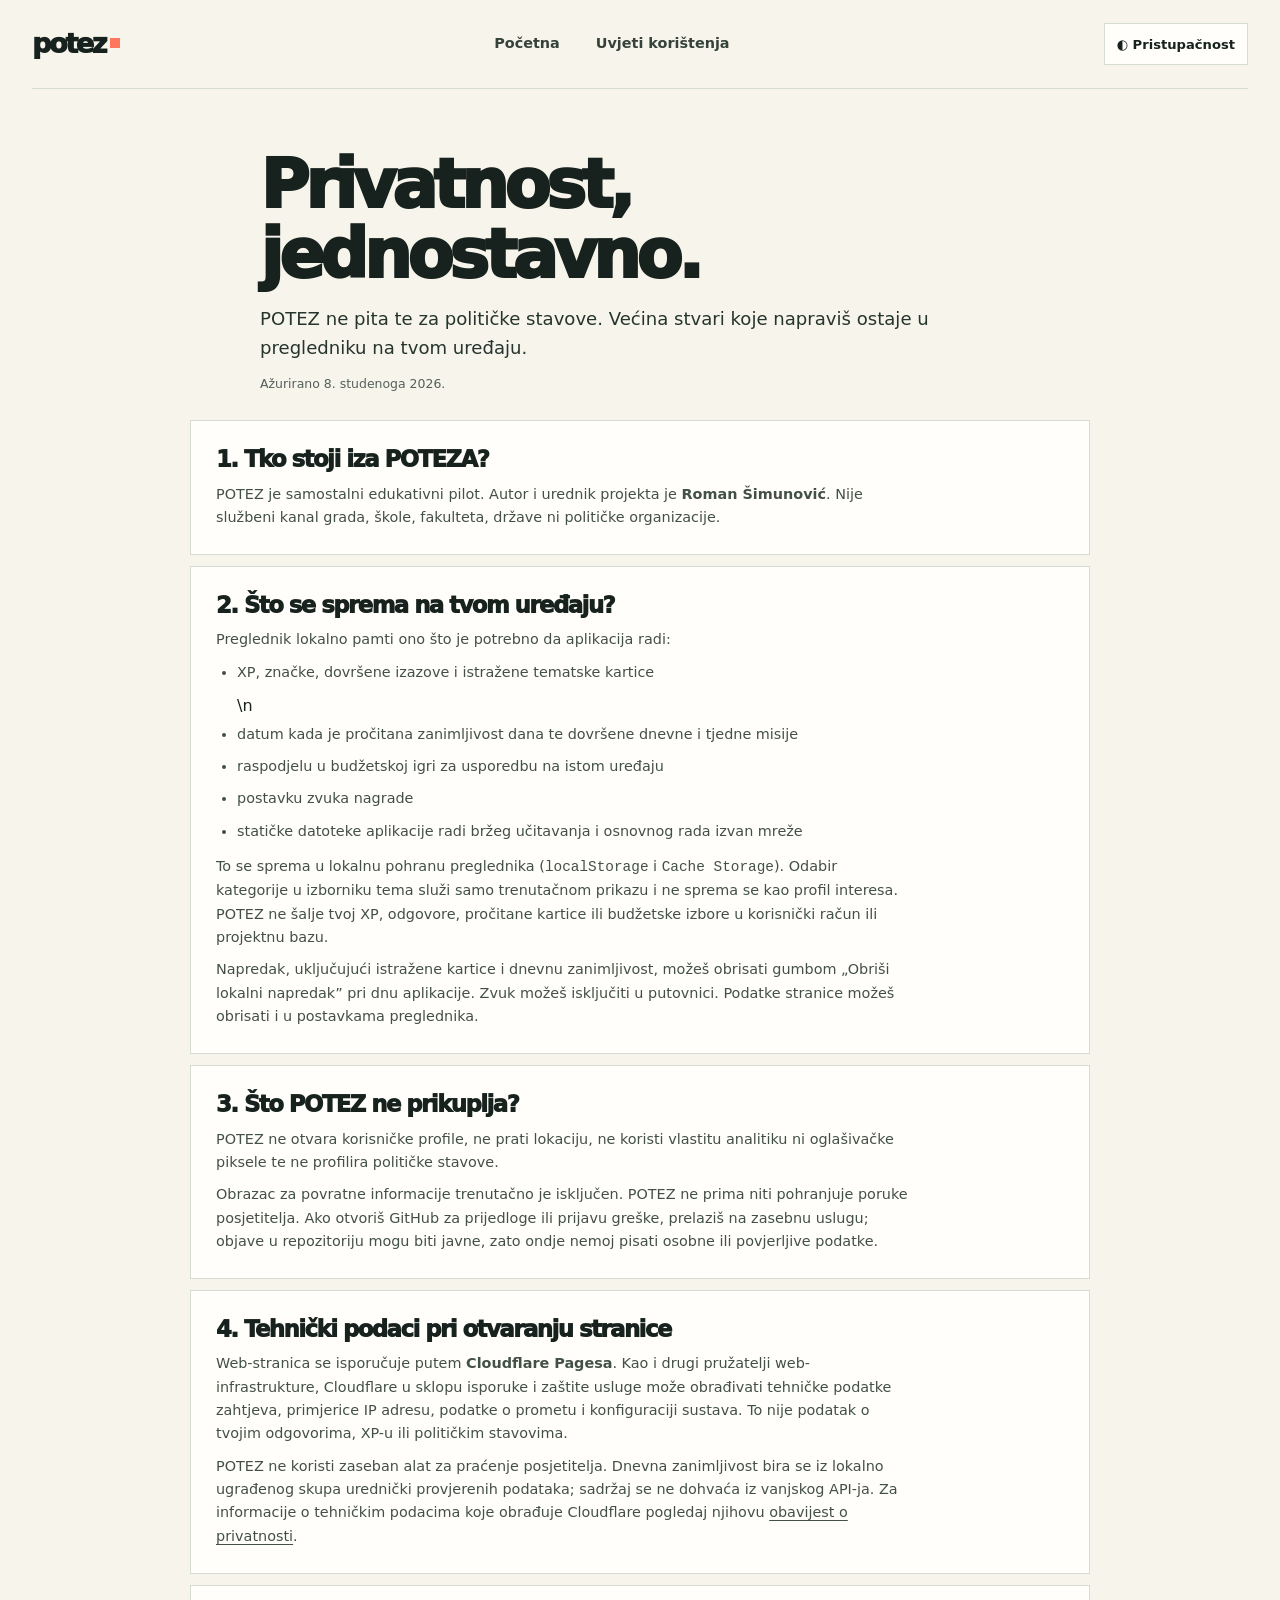
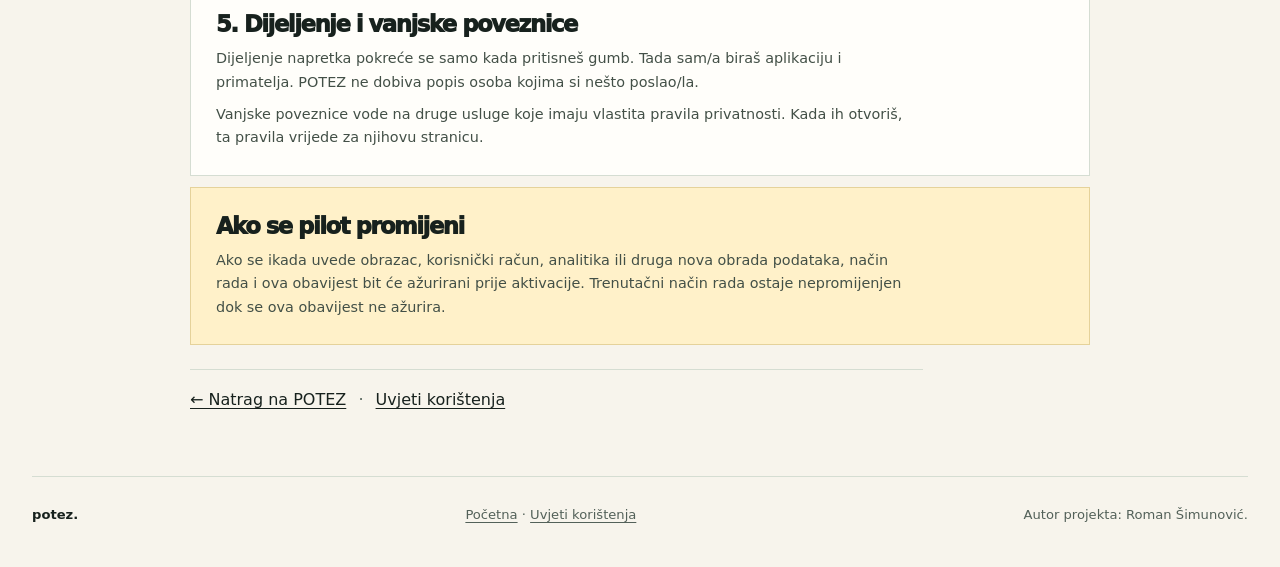
==== privacy.html @ 3f007d08 "Remove redundant privacy page microcopy" ====
<!doctype html>
<html lang="hr">
<head>
  <meta charset="utf-8" />
  <meta name="viewport" content="width=device-width, initial-scale=1, viewport-fit=cover" />
  <meta name="theme-color" content="#f7f4ec" />
  <meta name="color-scheme" content="light dark" />
  <meta name="description" content="Jasne informacije o privatnosti u POTEZ pilot-aplikaciji." />
  <title>Privatnost — POTEZ</title>
  <link rel="icon" href="/favicon.svg" type="image/svg+xml" />
  <link rel="manifest" href="/manifest.webmanifest" />
  <link rel="stylesheet" href="/assets/styles.css" />
  <script src="/assets/accessibility.js" defer></script>
</head>
<body class="legal-page">
  <a class="skip-link" href="#content">Preskoči na sadržaj</a>
  <div class="shell">
    <header class="topline">
      <a href="/" class="brand" aria-label="POTEZ početna">potez<span class="brand-dot"></span></a>
      <nav class="nav legal-nav" aria-label="Navigacija">
        <a href="/">Početna</a>
        <a href="/uvjeti.html">Uvjeti korištenja</a>
      </nav>
      <details class="accessibility-menu" id="accessibilityMenu"><summary aria-label="Otvori postavke pristupačnosti">◐ Pristupačnost</summary><div class="accessibility-panel" aria-label="Postavke prikaza"><div class="accessibility-panel-heading"><strong>Prilagodi prikaz</strong></div><section class="accessibility-control"><div><strong>Izgled</strong></div><div class="accessibility-actions"><button type="button" data-theme-choice="light" aria-pressed="true">Svijetli</button><button type="button" data-theme-choice="dark" aria-pressed="false">Tamni</button><button type="button" data-theme-choice="system" aria-pressed="false">Uređaj</button></div></section><section class="accessibility-control"><div><strong>Veličina teksta</strong><span id="fontScaleValue">100 %</span></div><div class="accessibility-actions"><button type="button" data-font-step="-1" aria-label="Smanji tekst">A−</button><button type="button" data-font-step="1" aria-label="Povećaj tekst">A+</button></div></section><section class="accessibility-control"><div><strong>Visoki kontrast</strong></div><button type="button" class="accessibility-toggle" data-setting="contrast" aria-pressed="false">Isključeno</button></section><section class="accessibility-control"><div><strong>Smanji animacije</strong></div><button type="button" class="accessibility-toggle" data-setting="motion" aria-pressed="false">Isključeno</button></section><button type="button" class="accessibility-reset" id="resetAccessibility">Vrati početne postavke</button></div></details>
    </header>

    <main id="content" class="legal-content" tabindex="-1">
      <div class="legal-hero">

        <h1>Privatnost, jednostavno.</h1>
        <p class="legal-lead">POTEZ ne pita te za političke stavove. Većina stvari koje napraviš ostaje u pregledniku na tvom uređaju.</p>
        <p class="legal-updated">Ažurirano 8. studenoga 2026.</p>
      </div>



      <div class="legal-sections">
        <section class="legal-panel">
          <h2>1. Tko stoji iza POTEZA?</h2>
          <p>POTEZ je samostalni edukativni pilot. Autor i urednik projekta je <strong>Roman Šimunović</strong>. Nije službeni kanal grada, škole, fakulteta, države ni političke organizacije.</p>
        </section>
        <section class="legal-panel">
          <h2>2. Što se sprema na tvom uređaju?</h2>
          <p>Preglednik lokalno pamti ono što je potrebno da aplikacija radi:</p>
          <ul>
            <li>XP, značke, dovršene izazove i istražene tematske kartice</li>\n            <li>datum kada je pročitana zanimljivost dana te dovršene dnevne i tjedne misije</li>
            <li>raspodjelu u budžetskoj igri za usporedbu na istom uređaju</li>
            <li>postavku zvuka nagrade</li>
            <li>statičke datoteke aplikacije radi bržeg učitavanja i osnovnog rada izvan mreže</li>
          </ul>
          <p>To se sprema u lokalnu pohranu preglednika (<code>localStorage</code> i <code>Cache Storage</code>). Odabir kategorije u izborniku tema služi samo trenutačnom prikazu i ne sprema se kao profil interesa. POTEZ ne šalje tvoj XP, odgovore, pročitane kartice ili budžetske izbore u korisnički račun ili projektnu bazu. </p>
          <p>Napredak, uključujući istražene kartice i dnevnu zanimljivost, možeš obrisati gumbom „Obriši lokalni napredak” pri dnu aplikacije. Zvuk možeš isključiti u putovnici. Podatke stranice možeš obrisati i u postavkama preglednika.</p>
        </section>
        <section class="legal-panel">
          <h2>3. Što POTEZ ne prikuplja?</h2>
          <p>POTEZ ne otvara korisničke profile, ne prati lokaciju, ne koristi vlastitu analitiku ni oglašivačke piksele te ne profilira političke stavove.</p>
          <p>Obrazac za povratne informacije trenutačno je isključen. POTEZ ne prima niti pohranjuje poruke posjetitelja. Ako otvoriš GitHub za prijedloge ili prijavu greške, prelaziš na zasebnu uslugu; objave u repozitoriju mogu biti javne, zato ondje nemoj pisati osobne ili povjerljive podatke.</p>
        </section>
        <section class="legal-panel">
          <h2>4. Tehnički podaci pri otvaranju stranice</h2>
          <p>Web-stranica se isporučuje putem <strong>Cloudflare Pagesa</strong>. Kao i drugi pružatelji web-infrastrukture, Cloudflare u sklopu isporuke i zaštite usluge može obrađivati tehničke podatke zahtjeva, primjerice IP adresu, podatke o prometu i konfiguraciji sustava. To nije podatak o tvojim odgovorima, XP-u ili političkim stavovima.</p>
          <p>POTEZ ne koristi zaseban alat za praćenje posjetitelja. Dnevna zanimljivost bira se iz lokalno ugrađenog skupa urednički provjerenih podataka; sadržaj se ne dohvaća iz vanjskog API-ja. Za informacije o tehničkim podacima koje obrađuje Cloudflare pogledaj njihovu <a href="https://www.cloudflare.com/privacypolicy/" target="_blank" rel="noopener">obavijest o privatnosti</a>.</p>
        </section>
        <section class="legal-panel">
          <h2>5. Dijeljenje i vanjske poveznice</h2>
          <p>Dijeljenje napretka pokreće se samo kada pritisneš gumb. Tada sam/a biraš aplikaciju i primatelja. POTEZ ne dobiva popis osoba kojima si nešto poslao/la.</p>
          <p>Vanjske poveznice vode na druge usluge koje imaju vlastita pravila privatnosti. Kada ih otvoriš, ta pravila vrijede za njihovu stranicu.</p>
        </section>
        <section class="legal-panel legal-note">
          <h2>Ako se pilot promijeni</h2>
          <p>Ako se ikada uvede obrazac, korisnički račun, analitika ili druga nova obrada podataka, način rada i ova obavijest bit će ažurirani prije aktivacije. Trenutačni način rada ostaje nepromijenjen dok se ova obavijest ne ažurira.</p>
        </section>
      </div>

      <p class="legal-back"><a href="/">← Natrag na POTEZ</a> <span aria-hidden="true">·</span> <a href="/uvjeti.html">Uvjeti korištenja</a></p>
    </main>
    <footer class="footer">
      <div><strong>potez.</strong></div>
      <div><a href="/">Početna</a> · <a href="/uvjeti.html">Uvjeti korištenja</a></div>
      <div>Autor projekta: Roman Šimunović.</div>
    </footer>
  </div>
</body>
</html>
---- assets/styles.css ----
/* POTEZ visual system — one responsive layout, one spacing scale. */
:root {
  color-scheme: light;
  --paper: #f7f4ec;
  --surface: #fffefa;
  --ink: #17211d;
  --text: #26352c;
  --muted: #536159;
  --subtle: #68756d;
  --line: #d5ddd2;
  --green: #c8f169;
  --green-soft: #e8f5d5;
  --green-deep: #365a1e;
  --coral: #ff765f;
  --blue: #9edcff;
  --blue-soft: #e3f4ff;
  --purple: #b6a3ff;
  --yellow: #ffd86f;
  --yellow-soft: #fff1c9;
  --dark: #17211d;
  --focus: #174fd6;
  --shadow-sm: 0 6px 18px rgba(23, 33, 29, .055);
  --shadow-md: 0 14px 38px rgba(23, 33, 29, .09);
  --radius-sm: 14px;
  --radius-md: 20px;
  --radius-lg: 28px;
  --space-1: .5rem;
  --space-2: .75rem;
  --space-3: 1rem;
  --space-4: 1.25rem;
  --space-5: 1.5rem;
  --space-6: 2rem;
  --space-7: 2.5rem;
  --space-8: 3rem;
  --section-space: clamp(3.75rem, 6vw, 5.75rem);
  --content-width: 1200px;
}

* { box-sizing: border-box; }
html {
  scroll-behavior: smooth;
  scroll-padding-top: 24px;
  -webkit-text-size-adjust: 100%;
  text-size-adjust: 100%;
}
body {
  margin: 0;
  background: var(--paper);
  color: var(--ink);
  font-family: Inter, ui-sans-serif, system-ui, -apple-system, BlinkMacSystemFont, "Segoe UI", sans-serif;
  font-size: 16px;
  line-height: 1.6;
  -webkit-font-smoothing: antialiased;
}
img, svg { max-width: 100%; }
button, input, select, textarea { font: inherit; }
button, a, select, input, textarea { -webkit-tap-highlight-color: transparent; }
button { cursor: pointer; }
button:disabled { cursor: not-allowed; }
a { color: inherit; }
p, li { max-width: 72ch; }
h1, h2, h3, p { margin-top: 0; }
h1, h2, h3 { text-wrap: balance; }
::selection { background: #d8ed9d; color: var(--ink); }

:focus-visible {
  outline: 3px solid var(--focus);
  outline-offset: 3px;
}
.skip-link {
  position: absolute;
  top: -100px;
  left: 16px;
  z-index: 1000;
  padding: 12px 16px;
  border-radius: 12px;
  background: var(--dark);
  color: white;
  font-weight: 800;
}
.skip-link:focus { top: 12px; }

.shell {
  width: min(100% - 48px, var(--content-width));
  margin-inline: auto;
}
.topline {
  display: flex;
  align-items: center;
  justify-content: space-between;
  gap: 24px;
  padding: 18px 0;
  border-bottom: 1px solid var(--line);
}
.brand {
  display: inline-flex;
  flex: 0 0 auto;
  align-items: center;
  gap: 4px;
  font-size: 1.7rem;
  font-weight: 950;
  letter-spacing: -.09em;
  text-decoration: none;
}
.brand-dot {
  display: inline-block;
  width: 10px;
  height: 10px;
  margin: 0 0 2px 1px;
  border-radius: 50%;
  background: var(--coral);
}
.brand-sub {
  margin-left: 10px;
  color: var(--muted);
  font-size: .66rem;
  font-weight: 800;
  letter-spacing: .08em;
  text-transform: uppercase;
}
.nav {
  display: flex;
  flex-wrap: wrap;
  justify-content: flex-end;
  gap: 5px;
}
.nav a {
  min-height: 42px;
  display: inline-flex;
  align-items: center;
  padding: 8px 11px;
  border-radius: 999px;
  color: #354239;
  font-size: .84rem;
  font-weight: 760;
  text-decoration: none;
  white-space: nowrap;
  transition: background-color .16s ease, color .16s ease;
}
.nav a:hover { background: #e9eee4; color: var(--ink); }
.mobile-nav { display: none; }

.hero {
  display: grid;
  grid-template-columns: minmax(0, 1.05fr) minmax(360px, .95fr);
  align-items: center;
  gap: clamp(28px, 4vw, 52px);
  padding: clamp(54px, 7vw, 88px) 0 clamp(42px, 6vw, 68px);
}
.eyebrow {
  display: inline-flex;
  align-items: center;
  gap: 9px;
  color: #52624c;
  font-size: .76rem;
  font-weight: 900;
  letter-spacing: .1em;
  text-transform: uppercase;
}
.eyebrow::before {
  content: "";
  display: inline-block;
  width: 23px;
  height: 8px;
  border-radius: 99px;
  background: var(--coral);
  transform: rotate(-8deg);
}
h1 {
  max-width: 740px;
  margin: 18px 0 22px;
  font-size: clamp(3.4rem, 6.2vw, 6rem);
  font-weight: 950;
  line-height: .98;
  letter-spacing: -.075em;
}
h1 .highlight {
  position: relative;
  z-index: 0;
  color: #466d25;
  white-space: nowrap;
}
h1 .highlight::after {
  content: "";
  position: absolute;
  z-index: -1;
  right: -2%;
  bottom: 3px;
  left: 2%;
  height: 11px;
  border-radius: 99px;
  background: var(--yellow);
  transform: rotate(-2deg);
}
.hero-copy {
  max-width: 610px;
  margin-bottom: 0;
  color: #46534a;
  font-size: clamp(1rem, 1.25vw, 1.12rem);
  line-height: 1.72;
}
.actions {
  display: flex;
  flex-wrap: wrap;
  align-items: center;
  gap: 11px;
  margin-top: 25px;
}
.btn {
  min-height: 48px;
  display: inline-flex;
  align-items: center;
  justify-content: center;
  gap: 9px;
  padding: 12px 19px;
  border: 1px solid transparent;
  border-radius: 999px;
  font-size: .93rem;
  font-weight: 900;
  line-height: 1.25;
  text-align: center;
  text-decoration: none;
  transition: transform .16s ease, box-shadow .16s ease, background-color .16s ease;
  touch-action: manipulation;
}
.btn:hover:not(:disabled) {
  transform: translateY(-2px);
  box-shadow: 0 8px 18px rgba(23, 33, 29, .12);
}
.btn-dark { background: var(--dark); color: white; }
.btn-light { border-color: var(--line); background: var(--surface); color: var(--ink); }
.btn-green { background: var(--green); color: var(--ink); }
.btn:disabled { opacity: .55; box-shadow: none; transform: none; }
.source-note {
  max-width: 76ch;
  margin: 15px 0 0;
  color: #59665e;
  font-size: .87rem;
  line-height: 1.6;
}

.hero-art {
  position: relative;
  min-height: 410px;
  overflow: hidden;
  isolation: isolate;
  border-radius: 34px;
  background: var(--blue);
  box-shadow: var(--shadow-md);
}
.hero-art::before, .hero-art::after {
  position: absolute;
  z-index: -1;
  content: "";
  border-radius: 50%;
}
.hero-art::before {
  top: -75px;
  right: -60px;
  width: 270px;
  height: 270px;
  background: var(--yellow);
}
.hero-art::after {
  bottom: -80px;
  left: -65px;
  width: 180px;
  height: 180px;
  background: var(--coral);
}
.art-label {
  position: absolute;
  top: 23px;
  left: 23px;
  padding: 8px 13px;
  border: 1px solid rgba(23, 33, 29, .12);
  border-radius: 999px;
  background: var(--surface);
  font-size: .72rem;
  font-weight: 950;
  letter-spacing: .07em;
  text-transform: uppercase;
  transform: rotate(-3deg);
}
.hero-art svg {
  position: absolute;
  inset: 36px 8px 8px;
  width: calc(100% - 16px);
  height: calc(100% - 44px);
}
.sticker {
  position: absolute;
  right: 25px;
  bottom: 25px;
  padding: 10px 14px;
  border: 2px solid var(--ink);
  border-radius: 12px;
  background: var(--purple);
  color: var(--ink);
  font-size: .8rem;
  font-weight: 950;
  box-shadow: 4px 5px 0 var(--ink);
  transform: rotate(4deg);
}

.stat-strip {
  display: grid;
  grid-template-columns: repeat(3, minmax(0, 1fr));
  gap: 14px;
  margin: 0 0 12px;
}
.stat {
  min-width: 0;
  min-height: 120px;
  padding: 19px 21px;
  border: 1px solid var(--line);
  border-radius: 19px;
  background: var(--surface);
}
.stat strong {
  display: block;
  font-size: clamp(1.7rem, 2.5vw, 2.2rem);
  font-weight: 950;
  line-height: 1.12;
  letter-spacing: -.06em;
}
.stat span {
  display: block;
  margin-top: 7px;
  color: #46534a;
  font-size: .85rem;
  font-weight: 750;
  line-height: 1.35;
}
.stat small {
  display: block;
  margin-top: 6px;
  color: #536159;
  font-size: .72rem;
  line-height: 1.4;
}

.section {
  padding: var(--section-space) 0;
  scroll-margin-top: 20px;
}
.section-head {
  display: flex;
  align-items: flex-end;
  justify-content: space-between;
  gap: clamp(24px, 4vw, 52px);
  margin-bottom: 30px;
}
.section-head > div { min-width: 0; }
.section-kicker {
  color: #59665e;
  font-size: .75rem;
  font-weight: 950;
  letter-spacing: .09em;
  text-transform: uppercase;
}
.number {
  display: inline-grid;
  width: 32px;
  height: 32px;
  place-items: center;
  margin-right: 7px;
  border-radius: 50%;
  background: var(--green);
  font-size: .8rem;
  font-weight: 950;
  vertical-align: middle;
}
h2 {
  margin: 9px 0 0;
  font-size: clamp(2.05rem, 4.2vw, 3.5rem);
  font-weight: 950;
  line-height: 1.05;
  letter-spacing: -.065em;
}
.section-intro {
  max-width: 440px;
  margin: 0;
  color: #536159;
  font-size: .98rem;
  line-height: 1.65;
}
.panel {
  min-width: 0;
  padding: clamp(22px, 2.6vw, 30px);
  border: 1px solid var(--line);
  border-radius: var(--radius-lg);
  background: var(--surface);
  box-shadow: var(--shadow-sm);
}
.panel.dark {
  border-color: var(--dark);
  background: var(--dark);
  color: var(--surface);
}
.panel.mint { background: #e8f5d5; }
.panel.yellow { background: #fff1c9; }
.panel.lilac { background: #eee9ff; }
.panel.blue { background: #e3f4ff; }
.panel.coral { background: #ffe5de; }
.panel h3 {
  margin: 13px 0 11px;
  font-size: 1.45rem;
  font-weight: 900;
  line-height: 1.16;
  letter-spacing: -.045em;
}
.panel p {
  margin-bottom: 13px;
  color: #46534a;
  font-size: .95rem;
  line-height: 1.65;
}
.panel p:last-child { margin-bottom: 0; }
.panel.dark p { color: #d7e1d9; }
.panel.dark .small-note { color: #d0dbd3 !important; }
.mini-tag {
  display: inline-flex;
  min-height: 29px;
  align-items: center;
  gap: 6px;
  padding: 6px 10px;
  border-radius: 999px;
  background: rgba(23, 33, 29, .08);
  color: #354239;
  font-size: .72rem;
  font-weight: 950;
  letter-spacing: .045em;
  line-height: 1.2;
  text-transform: uppercase;
}
.small-note {
  margin-top: 13px !important;
  color: #59665e !important;
  font-size: .87rem !important;
  line-height: 1.6 !important;
}
.panel.dark .small-note { color: #d0dbd3 !important; }

.grid-2 {
  display: grid;
  grid-template-columns: repeat(2, minmax(0, 1fr));
  gap: 22px;
}
.question {
  margin: 19px 0;
  font-size: 1.3rem;
  font-weight: 900;
  line-height: 1.28;
  letter-spacing: -.035em;
}
.choices {
  display: grid;
  gap: 10px;
  margin: 18px 0;
}
.choice {
  width: 100%;
  min-height: 54px;
  display: flex;
  align-items: center;
  justify-content: space-between;
  gap: 14px;
  padding: 14px 16px;
  border: 1.5px solid var(--line);
  border-radius: 15px;
  background: var(--surface);
  color: var(--ink);
  font-size: .94rem;
  font-weight: 780;
  line-height: 1.4;
  text-align: left;
  touch-action: manipulation;
}
.choice:hover:not(:disabled) { border-color: #839477; background: #f4f8ee; }
.choice:disabled { cursor: default; opacity: 1; }
.choice.correct { border-color: #43852f; background: #e6f5dd; }
.choice.wrong { border-color: #b84430; background: #ffe9e3; }
.choice .key { flex: 0 0 auto; color: #58645b; font-size: .72rem; font-weight: 900; }
.feedback {
  display: none;
  margin-top: 13px;
  padding: 15px 16px;
  border-radius: 15px;
  background: #eef4e7;
  color: #26352b;
  font-size: .9rem;
  line-height: 1.6;
}
.feedback.show { display: block; }
.feedback strong { display: block; margin-bottom: 4px; color: var(--ink); }
.progress-row {
  display: flex;
  flex-wrap: wrap;
  align-items: center;
  justify-content: space-between;
  gap: 10px;
  color: #536159;
  font-size: .78rem;
  font-weight: 850;
}
.progress {
  height: 9px;
  overflow: hidden;
  margin: 11px 0 17px;
  border-radius: 99px;
  background: #e1e7dd;
}
.progress > span {
  display: block;
  width: 0;
  height: 100%;
  border-radius: inherit;
  background: #79a93e;
  transition: width .25s ease;
}
.xp {
  display: inline-flex;
  align-items: center;
  gap: 6px;
  padding: 7px 11px;
  border-radius: 999px;
  background: var(--green);
  color: var(--ink);
  font-size: .76rem;
  font-weight: 950;
}
.pill-row { display: flex; flex-wrap: wrap; gap: 8px; margin-top: 15px; }
.pill {
  padding: 7px 11px;
  border-radius: 999px;
  background: rgba(23, 33, 29, .09);
  font-size: .75rem;
  font-weight: 850;
}
.reset {
  padding: 7px 9px;
  border: 0;
  background: none;
  color: #46534a;
  font-size: .78rem;
  font-weight: 800;
  text-decoration: underline;
  text-underline-offset: 3px;
}
.panel.dark .reset { color: #d0dbd3; }

.weekly-section { padding-top: 22px; padding-bottom: 20px; }
.weekly-panel {
  display: grid;
  grid-template-columns: minmax(0, 1fr) auto;
  align-items: center;
  gap: 28px;
  padding: clamp(24px, 3vw, 36px);
}
.weekly-title {
  margin: 10px 0 12px;
  font-size: clamp(1.8rem, 3vw, 2.45rem);
  line-height: 1.08;
}
.weekly-description {
  max-width: 680px;
  margin: 0;
  color: #46534a;
}
.weekly-actions { margin-top: 18px; }
.weekly-mark {
  padding: 8px;
  font-size: 4.4rem;
  line-height: 1;
  transform: rotate(-8deg);
}

.passport-section { padding-top: 50px; }
.passport-layout {
  display: grid;
  grid-template-columns: minmax(0, 1.15fr) minmax(300px, .85fr);
  gap: 20px;
}
.passport-main { padding: clamp(25px, 3.2vw, 38px); }
.passport-topline {
  display: flex;
  flex-wrap: wrap;
  align-items: center;
  justify-content: space-between;
  gap: 12px;
}
.passport-rank {
  margin: 24px 0 10px;
  font-size: clamp(2.1rem, 4.2vw, 3.25rem);
  font-weight: 950;
  line-height: 1.05;
  letter-spacing: -.065em;
}
.passport-main p { max-width: 58ch; color: #d7e1d9; }
.passport-track {
  height: 12px;
  overflow: hidden;
  margin: 22px 0 9px;
  border-radius: 99px;
  background: #46564b;
}
.passport-track span {
  display: block;
  width: 0;
  height: 100%;
  border-radius: inherit;
  background: var(--green);
  transition: width .25s ease;
}
.passport-next { color: #e0e9df; font-size: .88rem; }
.passport-actions { display: flex; flex-wrap: wrap; gap: 10px; margin-top: 22px; }
.passport-side { display: grid; align-content: start; gap: 14px; }
.passport-stat-grid { display: grid; grid-template-columns: repeat(2, minmax(0, 1fr)); gap: 12px; }
.passport-stat {
  padding: 19px;
  border: 1px solid var(--line);
  border-radius: 18px;
  background: var(--surface);
}
.passport-stat strong {
  display: block;
  font-size: 2.1rem;
  font-weight: 950;
  line-height: 1.15;
  letter-spacing: -.06em;
}
.passport-stat span { color: #46534a; font-size: .84rem; font-weight: 750; }
.passport-badge-panel {
  padding: 20px;
  border: 1px solid #c8dfb3;
  border-radius: 18px;
  background: var(--green-soft);
}
.passport-badges { display: flex; flex-wrap: wrap; gap: 9px; margin-top: 13px; }
.skill-badge {
  display: inline-flex;
  min-height: 34px;
  align-items: center;
  gap: 6px;
  padding: 7px 11px;
  border: 1px solid #bdcbb6;
  border-radius: 999px;
  background: var(--surface);
  color: #26352b;
  font-size: .78rem;
  font-weight: 850;
}
.skill-badge.locked { border-color: #c8d0c6; background: #f3f4ef; color: #566158; }
.passport-path {
  display: grid;
  grid-template-columns: repeat(4, minmax(0, 1fr));
  gap: 13px;
  margin-top: 17px;
}
.path-card {
  min-width: 0;
  min-height: 165px;
  display: flex;
  flex-direction: column;
  gap: 9px;
  padding: 18px;
  border: 1px solid var(--line);
  border-radius: 18px;
  background: var(--surface);
  text-decoration: none;
  transition: transform .16s ease, box-shadow .16s ease;
}
.path-card:hover { transform: translateY(-2px); box-shadow: var(--shadow-sm); }
.path-card strong { font-size: 1rem; line-height: 1.25; }
.path-card span { color: #46534a; font-size: .83rem; line-height: 1.48; }
.path-card .path-state { margin-top: auto; color: var(--green-deep); font-weight: 900; }
.path-card.done { border-color: #a7c58e; background: #e8f5d5; }

.daily-section { padding-top: 18px; padding-bottom: 18px; }
.daily-card {
  padding: clamp(24px, 3.5vw, 38px);
  border: 1px solid var(--line);
  border-radius: var(--radius-lg);
  background: var(--surface);
  box-shadow: var(--shadow-md);
}
.daily-heading {
  display: flex;
  flex-wrap: wrap;
  align-items: flex-start;
  justify-content: space-between;
  gap: 16px;
}
.daily-heading h2 { font-size: clamp(1.8rem, 3.6vw, 2.7rem); }
.daily-reward {
  flex: 0 0 auto;
  padding: 8px 13px;
  border: 1px solid #a7c58e;
  border-radius: 999px;
  background: var(--green-soft);
  color: #263b1e;
  font-size: .84rem;
  font-weight: 950;
}
.daily-intro { max-width: 68ch; margin: 11px 0 15px; color: #46534a; }
.daily-date { margin: 11px 0 6px; color: #46534a; font-size: .82rem; font-weight: 800; }
.daily-question { margin: 10px 0 17px; font-size: 1.2rem; line-height: 1.45; }
.daily-choices { display: grid; grid-template-columns: repeat(3, minmax(0, 1fr)); gap: 12px; }
.daily-choice {
  min-height: 88px;
  display: flex;
  align-items: center;
  padding: 15px 16px;
  border: 1.5px solid #c8d0c6;
  border-radius: 16px;
  background: var(--surface);
  color: var(--ink);
  font: inherit;
  font-weight: 750;
  line-height: 1.45;
  text-align: left;
  cursor: pointer;
}
.daily-choice:hover:not(:disabled) { border-color: #527c2c; background: #f2f8e9; }
.daily-choice.correct { border-color: #43852f; background: #e6f5dd; }
.daily-choice.wrong { border-color: #b84430; background: #ffe9e3; }
.daily-choice:disabled { cursor: default; opacity: 1; }
.daily-feedback {
  margin-top: 15px;
  padding: 15px 17px;
  border-radius: 15px;
  background: #eef4e7;
  color: #26352b;
  font-size: .92rem;
  line-height: 1.65;
}
.daily-feedback:empty { display: none; }

.scenario { display: flex; align-items: center; gap: 12px; color: #58654e; font-size: .84rem; font-weight: 850; }
.scenario-icon {
  width: 42px;
  height: 42px;
  display: grid;
  place-items: center;
  border-radius: 13px;
  background: var(--yellow);
  font-size: 1.3rem;
}
.sim-wrap {
  display: grid;
  grid-template-columns: minmax(0, 1fr) 300px;
  align-items: start;
  gap: 28px;
  margin-top: 20px;
}
.budget-line {
  display: grid;
  grid-template-columns: minmax(0, 1fr) auto;
  align-items: center;
  gap: 13px;
  margin: 22px 0;
}
.budget-line label { color: #26352b; font-size: .95rem; font-weight: 850; line-height: 1.4; }
.budget-line .amount { color: #26352b; font-size: .95rem; font-weight: 950; font-variant-numeric: tabular-nums; }
input[type="range"] {
  grid-column: 1 / -1;
  width: 100%;
  min-height: 34px;
  accent-color: #527c2c;
  cursor: pointer;
}
.budget-total {
  position: sticky;
  top: 18px;
  padding: 22px;
  border-radius: 20px;
  background: var(--dark);
  color: white;
}
.budget-total .mini-tag { background: #35483d; color: #d9efbf; }
.budget-total .big {
  margin: 10px 0;
  font-size: clamp(2.1rem, 3vw, 2.65rem);
  font-weight: 950;
  line-height: 1.12;
  letter-spacing: -.07em;
}
.budget-total p { margin: 0 0 13px; color: #d7e1d9; font-size: .84rem; }
.budget-total .progress { background: #3c4c43; }
.budget-total .progress > span { background: var(--green); }
.budget-total .btn { width: 100%; margin-top: 11px; }
.budget-total .reset { display: block; margin: 9px auto 0; color: #d0dbd3; }
.result-list { margin: 13px 0 0; padding-left: 19px; color: #dce4df; font-size: .8rem; }

.duel-layout { display: grid; grid-template-columns: repeat(2, minmax(0, 1fr)); gap: 22px; align-items: stretch; }
.duel-steps { margin: 17px 0; padding-left: 22px; color: #354239; font-size: .93rem; line-height: 1.65; }
.duel-steps li + li { margin-top: 10px; }
.duel-actions { display: flex; flex-wrap: wrap; gap: 10px; margin: 18px 0 5px; }
.duel-actions .btn { flex: 1 1 180px; }
.duel-result-panel { display: flex; flex-direction: column; }
.duel-result-panel h3 { color: var(--surface); }
.duel-result-panel .mini-tag { background: #d8ed9d; color: var(--ink); }
.duel-result {
  margin: 14px 0 20px;
  color: #f1f5ef;
  font-size: .92rem;
  line-height: 1.7;
  white-space: pre-line;
}
.duel-share-actions { display: flex; flex-wrap: wrap; gap: 10px; margin-top: auto; padding-top: 12px; }
.duel-share-actions .btn { flex: 1 1 180px; }
.duel-share-actions .btn:disabled { opacity: .5; cursor: not-allowed; }

.social-card {
  max-width: 560px;
  margin: 20px auto 17px;
  padding: 21px;
  border: 1.5px solid #d9ded4;
  border-radius: 20px;
  background: #fff;
  box-shadow: var(--shadow-sm);
}
.social-top { display: flex; align-items: center; gap: 10px; color: #46534a; font-size: .78rem; font-weight: 900; }
.avatar {
  width: 36px;
  height: 36px;
  display: grid;
  place-items: center;
  border-radius: 50%;
  background: var(--coral);
  font-size: .9rem;
}
.social-card blockquote {
  margin: 18px 0 11px;
  font-size: 1.1rem;
  font-weight: 900;
  line-height: 1.4;
  letter-spacing: -.02em;
}
.fake-meta { color: #536159; font-size: .78rem; line-height: 1.5; }
.steps { display: grid; grid-template-columns: repeat(4, minmax(0, 1fr)); gap: 11px; margin-top: 19px; }
.step {
  min-width: 0;
  padding: 15px;
  border: 1px solid #e1e6dc;
  border-radius: 16px;
  background: #f2f4ed;
}
.step b {
  display: block;
  margin-bottom: 7px;
  color: #365a1e;
  font-size: .72rem;
  font-weight: 950;
  letter-spacing: .06em;
  text-transform: uppercase;
}
.step strong { display: block; font-size: .9rem; line-height: 1.25; }
.step span { display: block; margin-top: 7px; color: #46534a; font-size: .8rem; line-height: 1.5; }

.action-finder { display: grid; grid-template-columns: minmax(280px, .82fr) minmax(0, 1.18fr); gap: 22px; align-items: stretch; }
.field { display: grid; gap: 8px; margin: 18px 0; }
.field label { color: #354239; font-size: .78rem; font-weight: 900; letter-spacing: .06em; text-transform: uppercase; }
select, textarea, input:not([type="range"]):not([type="checkbox"]) {
  max-width: 100%;
  border: 1.5px solid var(--line);
  border-radius: 13px;
  background: var(--surface);
  color: var(--ink);
  font-size: 16px;
}
select { width: 100%; min-height: 50px; padding: 12px 14px; font-weight: 750; }
select:focus, input:focus-visible, button:focus-visible, a:focus-visible, textarea:focus-visible { outline: 3px solid var(--focus); outline-offset: 3px; }
.action-output {
  min-width: 0;
  padding: clamp(23px, 3vw, 34px);
  border: 1px solid #d0e5b7;
  border-radius: var(--radius-lg);
  background: #e9f4d9;
}
.action-output h3 { margin: 9px 0 12px; font-size: 1.55rem; line-height: 1.15; letter-spacing: -.05em; }
.action-output p { color: #46534a; font-size: .95rem; line-height: 1.65; }
.action-output ol { padding-left: 22px; color: #26352b; font-size: .92rem; line-height: 1.7; }
.action-output li + li { margin-top: 9px; }
.resource-links { display: flex; flex-wrap: wrap; gap: 9px; margin-top: 17px; }
.resource-links a {
  display: inline-flex;
  align-items: center;
  min-height: 40px;
  padding: 8px 13px;
  border: 1px solid #d5dfca;
  border-radius: 999px;
  background: var(--surface);
  font-size: .8rem;
  font-weight: 850;
  text-decoration: none;
}
.resource-links a:hover { background: var(--green); }
.action-output .action-complete { margin-top: 19px; }

.levels-grid { display: grid; grid-template-columns: repeat(5, minmax(0, 1fr)); gap: 13px; }
.level-card {
  min-width: 0;
  padding: 19px;
  border: 1px solid var(--line);
  border-radius: 19px;
  background: var(--surface);
}
.level-number {
  display: block;
  margin-bottom: 14px;
  color: #365a1e;
  font-size: .72rem;
  font-weight: 950;
  letter-spacing: .07em;
}
.level-card h3 { margin: 0 0 12px; font-size: 1.2rem; line-height: 1.15; letter-spacing: -.04em; }
.level-card p { margin: 0 0 16px; color: #46534a; font-size: .87rem; line-height: 1.6; }
.level-card strong { display: block; margin-bottom: 5px; font-size: .8rem; }
.level-card > span:last-child { display: block; color: #46534a; font-size: .81rem; line-height: 1.55; }
.jurisdiction-note {
  margin-top: 15px;
  padding: 17px 19px;
  border: 1px solid #e5d29a;
  border-radius: 16px;
  background: var(--yellow-soft);
  color: #3f351d;
  font-size: .91rem;
  line-height: 1.65;
}
.europe-cases { margin: 0 0 27px; }
.europe-cases > .section-kicker { display: block; margin-bottom: 13px; }
.europe-case-grid { display: grid; grid-template-columns: repeat(2, minmax(0, 1fr)); gap: 14px; margin-top: 12px; }
.europe-case {
  padding: 21px;
  border: 1px solid #bbd9e8;
  border-radius: 19px;
  background: var(--blue-soft);
}
.europe-case .mini-tag { background: var(--surface); color: #26352b; }
.europe-case h3 { margin: 14px 0 9px; font-size: 1.2rem; line-height: 1.2; }
.europe-case p { margin-bottom: 12px; color: #354b58; font-size: .9rem; line-height: 1.6; }
.europe-case a { display: inline-block; margin-top: 6px; font-size: .84rem; font-weight: 900; text-underline-offset: 3px; }

.link-grid { display: grid; grid-template-columns: repeat(3, minmax(0, 1fr)); gap: 15px; }
.link-card {
  min-width: 0;
  min-height: 190px;
  display: flex;
  flex-direction: column;
  padding: 21px;
  border: 1px solid var(--line);
  border-radius: 19px;
  background: var(--surface);
  text-decoration: none;
  transition: transform .16s ease, box-shadow .16s ease, border-color .16s ease;
}
.link-card:hover { transform: translateY(-3px); border-color: #bdcbb6; box-shadow: var(--shadow-md); }
.link-card .emoji { margin-bottom: 13px; font-size: 1.75rem; }
.link-card strong { font-size: 1rem; letter-spacing: -.02em; }
.link-card span:not(.emoji) { margin-top: 6px; color: #46534a; font-size: .84rem; line-height: 1.5; }
.link-card .go { margin-top: auto; padding-top: 15px; color: #365a1e; font-size: .78rem; font-weight: 950; }

.feedback-layout { display: grid; grid-template-columns: minmax(280px, .82fr) minmax(0, 1.18fr); gap: 22px; align-items: start; }
.feedback-points { margin: 15px 0 0; padding-left: 21px; color: #354239; font-size: .9rem; line-height: 1.85; }
.feedback-form { display: grid; gap: 7px; }
.feedback-form textarea {
  width: 100%;
  min-height: 135px;
  resize: vertical;
  padding: 14px;
  font: inherit;
  line-height: 1.55;
}
.feedback-form select { min-height: 49px; }
.feedback-form .field { margin: 10px 0; }
.field-hint { display: flex; justify-content: space-between; gap: 12px; color: #536159; font-size: .76rem; }
.privacy-check { display: flex; align-items: flex-start; gap: 11px; margin: 10px 0; color: #354239; font-size: .84rem; line-height: 1.5; }
.privacy-check input { width: 20px; height: 20px; flex: 0 0 20px; margin: 0; accent-color: #527c2c; }
.feedback-form .btn { min-height: 50px; justify-content: center; }
.feedback-form .btn:disabled { opacity: .5; cursor: not-allowed; transform: none; box-shadow: none; }
.form-status { margin: 8px 0 0; color: #46534a; font-size: .82rem; line-height: 1.55; }
.turnstile-slot { min-height: 0; }
.hp-field {
  position: absolute !important;
  width: 1px;
  height: 1px;
  overflow: hidden;
  margin: -1px;
  padding: 0;
  border: 0;
  clip: rect(0, 0, 0, 0);
  white-space: nowrap;
}
.footer {
  display: flex;
  flex-wrap: wrap;
  justify-content: space-between;
  gap: 17px 28px;
  padding: 28px 0 42px;
  border-top: 1px solid var(--line);
  color: #536159;
  font-size: .82rem;
  line-height: 1.55;
}
.footer strong { color: var(--ink); }
.footer a { text-decoration-thickness: 1px; text-underline-offset: 3px; }

.manifesto {
  display: grid;
  grid-template-columns: minmax(0, 1.1fr) minmax(230px, .9fr);
  align-items: center;
  gap: 28px;
  padding: clamp(26px, 4vw, 42px);
  overflow: hidden;
  border-radius: var(--radius-lg);
  background: var(--yellow);
}
.manifesto h2 { max-width: 620px; font-size: clamp(2.1rem, 4.3vw, 3.8rem); }
.manifesto p { max-width: 58ch; margin-bottom: 0; color: #4b432f; line-height: 1.65; }
.manifesto-art { min-height: 200px; display: flex; align-items: center; justify-content: center; }
.manifesto-art .bubble {
  max-width: 260px;
  padding: 23px;
  border: 2px solid var(--ink);
  border-radius: 22px;
  background: #fffdf6;
  font-size: 1.15rem;
  font-weight: 950;
  line-height: 1.4;
  box-shadow: 7px 7px 0 var(--ink);
  transform: rotate(3deg);
}

.toast {
  position: fixed;
  z-index: 100;
  bottom: 20px;
  left: 50%;
  max-width: min(520px, calc(100vw - 32px));
  padding: 12px 18px;
  border-radius: 999px;
  background: var(--dark);
  color: white;
  font-size: .84rem;
  font-weight: 850;
  line-height: 1.4;
  text-align: center;
  opacity: 0;
  pointer-events: none;
  transform: translate(-50%, 18px);
  transition: opacity .2s ease, transform .2s ease;
}
.toast.show { opacity: 1; transform: translate(-50%, 0); }

@media (max-width: 1100px) {
  .topline { align-items: flex-start; flex-direction: column; gap: 12px; }
  .nav { justify-content: flex-start; }
  .hero { grid-template-columns: minmax(0, 1fr) minmax(300px, .9fr); }
  .levels-grid { grid-template-columns: repeat(3, minmax(0, 1fr)); }
  .passport-layout { grid-template-columns: minmax(0, 1fr) minmax(270px, .9fr); }
}
@media (max-width: 850px) {
  .shell { width: min(100% - 40px, var(--content-width)); }
  .hero { grid-template-columns: 1fr; gap: 24px; padding-top: 45px; }
  .hero-art { min-height: 340px; }
  .section-head { align-items: flex-start; flex-direction: column; gap: 12px; margin-bottom: 24px; }
  .section-intro { max-width: 680px; }
  .grid-2, .passport-layout, .duel-layout, .sim-wrap, .action-finder, .feedback-layout, .manifesto {
    grid-template-columns: 1fr;
  }
  .budget-total { position: static; }
  .steps { grid-template-columns: repeat(2, minmax(0, 1fr)); }
  .levels-grid { grid-template-columns: repeat(2, minmax(0, 1fr)); }
  .passport-path { grid-template-columns: repeat(2, minmax(0, 1fr)); }
  .link-grid { grid-template-columns: repeat(2, minmax(0, 1fr)); }
  .weekly-panel { grid-template-columns: minmax(0, 1fr) auto; }
  .manifesto-art { min-height: 150px; }
}
@media (max-width: 600px) {
  .shell { width: min(100% - 32px, var(--content-width)); }
  body { padding-bottom: calc(78px + env(safe-area-inset-bottom)); }
  .topline {
    flex-direction: row;
    align-items: center;
    justify-content: space-between;
    padding: 14px 0;
  }
  .brand { font-size: 1.55rem; }
  .brand-sub { font-size: .6rem; }
  .nav { display: none; }
  .hero { gap: 21px; padding: 36px 0 38px; }
  h1 { margin: 14px 0 18px; font-size: clamp(3rem, 14vw, 4.6rem); }
  .hero-copy { font-size: 1rem; line-height: 1.65; }
  .hero-art { min-height: 260px; border-radius: 26px; }
  .art-label { top: 16px; left: 16px; font-size: .65rem; }
  .sticker { right: 15px; bottom: 16px; font-size: .7rem; }
  .actions { gap: 9px; margin-top: 21px; }
  .actions .btn { flex: 1 1 auto; }
  .stat-strip { gap: 7px; margin-bottom: 0; }
  .stat { min-height: 112px; padding: 12px 10px; border-radius: 15px; }
  .stat strong { font-size: clamp(1.32rem, 6vw, 1.65rem); }
  .stat span { margin-top: 5px; font-size: .72rem; line-height: 1.3; }
  .stat small { margin-top: 5px; font-size: .64rem; line-height: 1.3; }
  .section { padding: 46px 0; }
  .section-head { gap: 10px; margin-bottom: 20px; }
  .section-kicker { font-size: .7rem; }
  h2 { font-size: clamp(1.9rem, 8.5vw, 2.5rem); }
  .section-intro { font-size: .93rem; line-height: 1.6; }
  .panel { padding: 20px; border-radius: 22px; }
  .panel h3 { font-size: 1.35rem; }
  .weekly-section { padding: 12px 0 14px; }
  .weekly-panel { grid-template-columns: 1fr; gap: 12px; }
  .weekly-title { font-size: 1.75rem; }
  .weekly-mark { display: none; }
  .weekly-actions { display: grid; grid-template-columns: 1fr; }
  .weekly-actions .btn { width: 100%; }
  .passport-section { padding-top: 44px; }
  .passport-main { padding: 22px; }
  .passport-rank { margin-top: 19px; font-size: 2.2rem; }
  .passport-actions .btn { flex: 1 1 100%; }
  .passport-stat { padding: 14px; }
  .passport-stat strong { font-size: 1.7rem; }
  .passport-path { grid-template-columns: 1fr; gap: 10px; }
  .path-card { min-height: 0; padding: 16px; }
  .daily-section { padding: 12px 0; }
  .daily-card { padding: 21px; border-radius: 22px; }
  .daily-heading { gap: 10px; }
  .daily-heading h2 { font-size: 1.8rem; line-height: 1.12; }
  .daily-question { font-size: 1.08rem; }
  .daily-choices { grid-template-columns: 1fr; gap: 9px; }
  .daily-choice { min-height: 54px; padding: 13px 14px; }
  .stat-strip + .passport-section { padding-top: 44px; }
  .question { font-size: 1.16rem; }
  .budget-line { grid-template-columns: 1fr auto; gap: 9px; margin: 21px 0; }
  .budget-line label, .budget-line .amount { font-size: .88rem; }
  .budget-total { padding: 20px; }
  .budget-total .big { font-size: 2.25rem; }
  .duel-actions { display: grid; grid-template-columns: 1fr; }
  .duel-actions .btn, .duel-share-actions .btn { width: 100%; }
  .duel-share-actions { display: grid; grid-template-columns: 1fr; }
  .steps { grid-template-columns: 1fr; }
  .step { padding: 16px; }
  .action-output { padding: 21px; }
  .levels-grid, .europe-case-grid, .link-grid { grid-template-columns: 1fr; }
  .level-card, .europe-case, .link-card { padding: 18px; }
  .link-card { min-height: 0; }
  .feedback-form { padding: 20px; }
  .feedback-form textarea { font-size: 16px; }
  .manifesto { padding: 23px; gap: 16px; }
  .manifesto-art { min-height: 115px; }
  .footer { flex-direction: column; gap: 13px; padding-bottom: 20px; }
  .toast { bottom: calc(84px + env(safe-area-inset-bottom)); border-radius: 15px; }
}
@media (prefers-reduced-motion: reduce) {
  html { scroll-behavior: auto; }
  *, *::before, *::after { transition: none !important; animation-duration: .01ms !important; animation-iteration-count: 1 !important; }
}
@media (prefers-contrast: more) {
  :root { --line: #8b948b; --muted: #354239; --subtle: #354239; }
  .source-note, .section-intro, .panel p, .link-card span, .stat span, .stat small { color: #303b34; }
  .panel.dark p, .budget-total p { color: #f2f5f1; }
}
@media (forced-colors: active) {
  .panel, .stat, .path-card, .level-card, .europe-case, .skill-badge, .daily-card { border: 1px solid CanvasText; }
  .passport-track span { background: Highlight; }
}


/* POTEZ pilot app shell: five clear destinations and a dedicated home screen. */
.app-view[hidden] { display: none !important; }
.app-view { min-width: 0; }
.view-intro { display:flex; align-items:flex-end; justify-content:space-between; gap:22px; margin:28px 0 18px; padding:clamp(24px,4vw,38px); border:1px solid var(--line); border-radius:var(--radius-lg); background:var(--surface); }
.view-intro > div { max-width:760px; }
.view-intro h1 { margin:9px 0 12px; font-size:clamp(2rem,4.5vw,3.65rem); line-height:1.03; letter-spacing:-.055em; }
.view-intro p { max-width:68ch; margin:0; color:var(--muted); line-height:1.65; }
.view-meta { flex:0 0 auto; padding:9px 13px; border:1px solid var(--line); border-radius:999px; background:var(--paper); color:var(--text); font-size:.74rem; font-weight:900; }
.home-guide { margin:0 0 25px; padding:clamp(24px,4vw,42px); border:1px solid var(--line); border-radius:var(--radius-lg); background:var(--surface); box-shadow:var(--shadow-sm); }
.home-guide-heading { max-width:780px; margin-bottom:25px; }
.home-guide-heading h2 { margin:8px 0 12px; font-size:clamp(2rem,4vw,3.2rem); line-height:1.04; letter-spacing:-.055em; }
.home-guide-heading p { max-width:70ch; margin:0; color:var(--muted); font-size:.98rem; line-height:1.7; }
.home-step-grid { display:grid; grid-template-columns:repeat(3,minmax(0,1fr)); gap:14px; }
.home-step-card { min-width:0; display:flex; flex-direction:column; gap:10px; min-height:205px; padding:21px; border:1px solid var(--line); border-radius:19px; background:#fafbf7; color:var(--ink); text-decoration:none; transition:transform .16s ease,border-color .16s ease,box-shadow .16s ease; }
.home-step-card:hover { transform:translateY(-3px); border-color:#a6b99a; box-shadow:var(--shadow-sm); }
.home-step-icon { display:grid; place-items:center; width:38px; height:38px; border-radius:12px; background:var(--green); font-size:.8rem; font-weight:950; }
.home-step-card:nth-child(2) .home-step-icon { background:var(--blue); }
.home-step-card:nth-child(3) .home-step-icon { background:var(--coral); }
.home-step-card strong { font-size:1.12rem; letter-spacing:-.025em; }
.home-step-card > span:not(.home-step-icon) { color:var(--muted); font-size:.88rem; line-height:1.55; }
.home-step-card .home-step-link { margin-top:auto; color:var(--green-deep); font-size:.78rem; font-weight:950; }
.home-start-row { display:flex; align-items:center; justify-content:space-between; gap:25px; margin-top:21px; padding:22px 24px; border-radius:18px; background:var(--yellow-soft); }
.home-start-row > div { max-width:650px; }
.home-start-row h3 { margin:8px 0 6px; font-size:clamp(1.2rem,2.2vw,1.55rem); letter-spacing:-.035em; }
.home-start-row p { margin:0; color:#4d4939; font-size:.88rem; line-height:1.55; }
.home-progress { display:grid; grid-template-columns:minmax(0,1fr) auto auto; align-items:center; gap:20px; margin:0 0 26px; padding:20px 23px; border:1px solid #c6d9b9; border-radius:19px; background:var(--green-soft); }
.home-progress h3 { margin:5px 0; font-size:1.08rem; }
.home-progress p { margin:0; color:#41513f; font-size:.84rem; line-height:1.5; }
.home-progress-score { display:flex; flex-direction:column; align-items:center; min-width:82px; }
.home-progress-score strong { font-size:1.7rem; letter-spacing:-.05em; }
.home-progress-score span { color:#41513f; font-size:.68rem; font-weight:850; }
.home-stat-strip { margin-top:18px; }
.app-home .hero { padding-top:clamp(38px,5.5vw,66px); }
.nav a[aria-current="page"] { background:var(--ink); color:#fff; }
.mobile-nav { display:none; }
@media (max-width:850px) {
  .view-intro { align-items:flex-start; flex-direction:column; gap:14px; margin-top:22px; }
  .view-meta { align-self:flex-start; }
  .home-step-grid { grid-template-columns:1fr; }
  .home-step-card { min-height:0; }
  .home-start-row { align-items:flex-start; flex-direction:column; }
  .home-start-row .btn { width:100%; justify-content:center; }
  .home-progress { grid-template-columns:minmax(0,1fr) auto; }
  .home-progress > .btn { grid-column:1/-1; justify-content:center; }
}
@media (max-width:760px) {
  body { padding-bottom:calc(76px + env(safe-area-inset-bottom)); }
  .shell { width:min(100% - 32px,var(--content-width)); }
  .topline { align-items:center; flex-direction:row; justify-content:space-between; gap:10px; padding:13px 0; }
  .nav { display:none; }
  .mobile-nav { position:fixed; z-index:100; right:0; bottom:0; left:0; display:grid; grid-template-columns:repeat(5,minmax(0,1fr)); gap:2px; padding:8px 8px calc(8px + env(safe-area-inset-bottom)); border-top:1px solid rgba(213,221,210,.95); background:rgba(255,254,250,.97); box-shadow:0 -8px 24px rgba(23,33,29,.08); backdrop-filter:blur(14px); }
  .mobile-nav a { display:flex; min-width:0; min-height:49px; align-items:center; justify-content:center; flex-direction:column; gap:3px; border-radius:13px; color:#59645c; font-size:.67rem; font-weight:850; line-height:1; text-decoration:none; -webkit-tap-highlight-color:transparent; }
  .mobile-nav a > span:first-child { font-size:1.18rem; line-height:1.1; }
  .mobile-nav a[aria-current="page"] { background:var(--green-soft); color:var(--ink); }
  .home-guide { padding:22px; }
  .home-step-grid { gap:10px; }
  .home-step-card { padding:17px; gap:8px; }
  .home-start-row { margin-top:16px; padding:18px; }
  .home-progress { grid-template-columns:minmax(0,1fr) auto; gap:12px; padding:17px; }
  .home-progress-score strong { font-size:1.35rem; }
  .view-intro { padding:22px; }
  .view-intro h1 { font-size:clamp(2rem,9vw,2.8rem); }
  .app-view > .section:first-of-type { padding-top:30px; }
}
@media (max-width:390px) {
  .mobile-nav { padding-right:4px; padding-left:4px; }
  .mobile-nav a { font-size:.61rem; }
  .home-progress { grid-template-columns:1fr; }
  .home-progress-score { align-items:flex-start; }
}


/* Responsive refinement for narrow phones, common tablets and large screens. */
html, body { max-width: 100%; }
body { overflow-x: clip; }
.app-view, .app-view > *, .hero, .hero > div, .home-guide, .home-step-card,
.view-intro, .panel, .actions, .feedback-form, .footer { min-width: 0; }
h1, h2, h3, .hero-copy, .section-intro, .view-intro p { overflow-wrap: anywhere; }
h1 .highlight { white-space: normal; }
.btn { max-width: 100%; white-space: normal; overflow-wrap: anywhere; }
.hero-art { width: 100%; min-width: 0; }
.home-guide-heading p { max-width: 48ch; }
.home-step-card { overflow-wrap: anywhere; }
.home-progress { min-width: 0; }
.nav a { min-height: 44px; }
@media (min-width: 1101px) {
  .topline { flex-direction: row; align-items: center; }
  .nav { flex-wrap: nowrap; }
  .hero > div:first-child { max-width: 650px; }
}
@media (max-width: 1100px) and (min-width: 761px) {
  .shell { width: min(100% - 48px, var(--content-width)); }
  .topline { align-items: center; flex-direction: row; }
  .nav { justify-content: flex-end; flex-wrap: wrap; }
  .hero { grid-template-columns: minmax(0, 1.08fr) minmax(280px, .92fr); gap: clamp(20px, 3vw, 34px); }
  h1 { font-size: clamp(2.8rem, 5.5vw, 4.6rem); }
  .hero-art { min-height: clamp(280px, 34vw, 380px); }
  .home-step-card { padding: 17px; }
}
@media (max-width: 760px) {
  .shell { width: min(calc(100% - 32px), var(--content-width)); }
  .topline { gap: 8px; padding: 12px 0; }
  .brand { font-size: 1.5rem; }
  .brand-sub { margin-left: 6px; font-size: .58rem; }
  .hero { gap: 18px; padding: 30px 0 25px; }
  .eyebrow { max-width: 100%; font-size: .66rem; letter-spacing: .065em; line-height: 1.35; }
  h1 { max-width: 13ch; margin: 13px 0 14px; font-size: clamp(2.35rem, 10.3vw, 3.35rem); line-height: .99; letter-spacing: -.07em; }
  h1 .highlight { white-space: normal; }
  h1 .highlight::after { bottom: 1px; height: 7px; }
  .hero-copy { max-width: 48ch; font-size: .97rem; line-height: 1.55; }
  .app-home .actions { display: grid; grid-template-columns: repeat(2, minmax(0,1fr)); gap: 8px; margin-top: 18px; }
  .app-home .actions .btn { width: 100%; min-height: 50px; padding: 10px 12px; font-size: .82rem; }
  .app-home .source-note { margin-top: 11px; font-size: .72rem; line-height: 1.45; }
  .hero-art { min-height: clamp(205px, 58vw, 280px); border-radius: 23px; }
  .hero-art svg { inset: 31px 5px 5px; width: calc(100% - 10px); height: calc(100% - 36px); }
  .art-label { top: 13px; left: 14px; padding: 6px 10px; font-size: .59rem; }
  .sticker { right: 13px; bottom: 13px; padding: 8px 10px; font-size: .65rem; }
  .home-guide { margin-bottom: 15px; padding: 19px; border-radius: 21px; }
  .home-guide-heading { margin-bottom: 14px; }
  .home-guide-heading h2 { margin: 7px 0 7px; font-size: clamp(1.65rem, 7vw, 2.1rem); line-height: 1.08; }
  .home-guide-heading p { font-size: .88rem; line-height: 1.5; }
  .home-step-grid { grid-template-columns: 1fr; gap: 8px; }
  .home-step-card { display: grid; grid-template-columns: 34px minmax(0, 1fr); align-items: center; gap: 3px 10px; min-height: 0; padding: 12px 13px; border-radius: 15px; }
  .home-step-icon { grid-row: 1 / span 2; width: 32px; height: 32px; }
  .home-step-card strong { align-self: end; font-size: .98rem; }
  .home-step-card > span:not(.home-step-icon) { font-size: .78rem; line-height: 1.35; }
  .home-step-card .home-step-link { display: none; }
  .home-progress { grid-template-columns: minmax(0,1fr) auto; gap: 10px; margin-bottom: 18px; padding: 14px 16px; }
  .home-progress h3 { font-size: .98rem; }
  .home-progress p { font-size: .76rem; line-height: 1.4; }
  .home-progress-score { min-width: 60px; }
  .home-progress-score strong { font-size: 1.25rem; }
  .home-progress-score span { font-size: .62rem; }
  .home-progress > .btn { grid-column: 1 / -1; width: 100%; min-height: 43px; }
  .view-intro { gap: 9px; margin-top: 16px; padding: 19px; border-radius: 21px; }
  .view-intro h1 { max-width: 18ch; font-size: clamp(1.85rem, 8.3vw, 2.6rem); line-height: 1.04; }
  .view-intro p { font-size: .88rem; line-height: 1.5; }
  .view-meta { padding: 7px 10px; font-size: .68rem; }
  .app-view > .section:first-of-type { padding-top: 25px; }
  .stat-strip { grid-template-columns: 1fr; gap: 7px; margin-top: 16px; }
  .stat { display: grid; grid-template-columns: 82px minmax(0,1fr); align-items: center; column-gap: 12px; min-height: 0; padding: 11px 14px; border-radius: 14px; }
  .stat strong { grid-row: 1 / span 2; font-size: 1.45rem; }
  .stat span { margin-top: 0; font-size: .78rem; }
  .stat small { grid-column: 2; margin-top: 2px; font-size: .66rem; }
}
@media (max-width: 380px) {
  .shell { width: min(calc(100% - 28px), var(--content-width)); }
  .brand { font-size: 1.38rem; }
  .brand-sub { font-size: .54rem; }
  h1 { font-size: clamp(2.15rem, 10.1vw, 2.65rem); }
  .app-home .actions { grid-template-columns: 1fr; }
  .app-home .actions .btn { min-height: 46px; }
  .home-progress { grid-template-columns: minmax(0, 1fr) auto; }
}
@media (max-width: 340px) {
  .home-step-card { grid-template-columns: 30px minmax(0,1fr); padding: 10px; }
  .home-step-card > span:not(.home-step-icon) { font-size: .74rem; }
  .mobile-nav a { font-size: .58rem; }
}
@media (prefers-reduced-motion: reduce) {
  .home-step-card { transition: none; }
}


/* Legal pages and transparent pilot notices. */
.legal-content { max-width: 860px; margin: 0 auto; padding: clamp(34px, 6vw, 68px) 0 54px; }
.legal-content > h1 { max-width: 17ch; margin: 12px 0 16px; font-size: clamp(2.35rem, 7vw, 4.5rem); line-height: 1.02; }
.legal-lead { max-width: 68ch; color: var(--text); font-size: clamp(1.02rem, 2vw, 1.2rem); line-height: 1.65; }
.legal-updated { margin: 18px 0 26px; color: var(--muted); font-size: .8rem; }
.legal-panel { margin: 13px 0; padding: clamp(19px, 3vw, 27px); border: 1px solid var(--line); border-radius: 20px; background: var(--surface); }
.legal-panel h2 { margin: 0 0 12px; font-size: clamp(1.2rem, 3vw, 1.55rem); line-height: 1.2; }
.legal-panel p, .legal-panel li { color: #435047; font-size: .94rem; line-height: 1.72; }
.legal-panel p:last-child { margin-bottom: 0; }
.legal-panel ul { padding-left: 22px; }
.legal-panel li + li { margin-top: 7px; }
.legal-panel a, .legal-back a { text-underline-offset: 3px; }
.legal-note { background: var(--yellow-soft); border-color: #e5d29a; }
.feedback-disabled { display: flex; flex-direction: column; align-items: flex-start; gap: 10px; background: var(--surface); }
.feedback-disabled h3 { margin: 0; }
.feedback-disabled p { max-width: 58ch; }
.feedback-disabled .small-note { margin-bottom: 0; }
.sound-toggle {
  min-height: 36px;
  padding: 7px 11px;
  border: 1px solid rgba(232,245,213,.45);
  border-radius: 999px;
  background: rgba(255,255,255,.08);
  color: #f4f8f3;
  font-size: .75rem;
  font-weight: 850;
}
.sound-toggle[aria-pressed="false"] { background: transparent; color: #d2ddd4; }
.sound-toggle:disabled { opacity: .6; cursor: not-allowed; }

@keyframes potez-reward-card {
  0% { transform: scale(.985); box-shadow: 0 0 0 rgba(200,241,105,0); }
  55% { transform: scale(1.012); box-shadow: 0 0 0 7px rgba(200,241,105,.16); }
  100% { transform: scale(1); box-shadow: 0 0 0 rgba(200,241,105,0); }
}
@keyframes potez-reward-rank {
  0% { transform: translateY(5px); opacity: .82; }
  65% { transform: translateY(-2px); opacity: 1; }
  100% { transform: translateY(0); opacity: 1; }
}
@keyframes potez-toast-in {
  0% { opacity: 0; transform: translate(-50%, 14px) scale(.97); }
  70% { opacity: 1; transform: translate(-50%, -2px) scale(1.01); }
  100% { opacity: 1; transform: translate(-50%, 0) scale(1); }
}
body.reward-celebration .passport-main { animation: potez-reward-card .55s ease-out both; }
body.reward-celebration .passport-rank { animation: potez-reward-rank .48s ease-out both; }
.toast.show { animation: potez-toast-in .28s cubic-bezier(.2,.75,.25,1) both; }
.passport-track span { transition: width .55s cubic-bezier(.2,.7,.2,1); }

@media (max-width: 600px) {
  .legal-content { padding-top: 27px; }
  .legal-panel { border-radius: 16px; }
  .legal-panel p, .legal-panel li { font-size: .9rem; }
  .passport-topline { align-items: flex-start; }
  .sound-toggle { margin-left: auto; }
  .feedback-disabled .btn { width: 100%; }
}
@media (prefers-reduced-motion: reduce) {
  body.reward-celebration .passport-main,
  body.reward-celebration .passport-rank,
  .toast.show { animation: none !important; }
  .passport-track span { transition: none !important; }
}


/* Privacy page: clear reading width, calmer cards and better mobile rhythm. */
.legal-page .legal-nav { display:flex; flex-wrap:wrap; }
.legal-content { max-width: 900px; padding: clamp(28px, 5vw, 52px) 0 48px; }
.legal-hero { max-width: 760px; margin: 0 auto 26px; }
.legal-hero h1 { max-width: 16ch; margin: 10px 0 13px; font-size: clamp(2.3rem, 6vw, 4.2rem); line-height: 1.04; letter-spacing: -.065em; }
.legal-hero .legal-lead { max-width: 62ch; margin-bottom: 12px; font-size: clamp(1rem, 1.7vw, 1.13rem); line-height: 1.62; }
.legal-updated { margin: 12px 0 0; color: var(--muted); font-size: .78rem; }
.privacy-glance { display:grid; grid-template-columns:repeat(3,minmax(0,1fr)); gap:12px; margin: 0 0 22px; }
.privacy-glance-card { display:grid; grid-template-columns:38px minmax(0,1fr); align-items:center; column-gap:10px; padding:15px; border:1px solid var(--line); border-radius:17px; background:var(--surface); }
.privacy-glance-card > span { grid-row:1 / span 2; display:grid; place-items:center; width:36px; height:36px; border-radius:12px; background:var(--green-soft); font-size:1.15rem; }
.privacy-glance-card strong { font-size:.91rem; line-height:1.3; }
.privacy-glance-card small { margin-top:2px; color:var(--muted); font-size:.72rem; line-height:1.35; }
.legal-sections { display:grid; gap:11px; }
.legal-content .legal-panel { margin:0; padding:clamp(18px,2.5vw,25px); border-radius:18px; }
.legal-content .legal-panel h2 { margin-bottom:9px; font-size:clamp(1.12rem,2.5vw,1.42rem); }
.legal-content .legal-panel p, .legal-content .legal-panel li { max-width:76ch; margin-bottom:9px; font-size:.9rem; line-height:1.62; }
.legal-content .legal-panel p:last-child { margin-bottom:0; }
.legal-content .legal-panel ul { margin:7px 0 12px; padding-left:21px; }
.legal-content .legal-panel li + li { margin-top:4px; }
.legal-content .legal-back { margin-top:24px; padding-top:17px; border-top:1px solid var(--line); }
.legal-content .legal-back span { padding:0 7px; color:var(--muted); }

/* Daily missions feel like a short decision scenario, not a school test. */
.daily-case {
  margin: 17px 0 18px;
  padding: clamp(18px, 3vw, 24px);
  border: 1px solid #d6d3ed;
  border-radius: 19px;
  background: linear-gradient(135deg, #f2efff 0%, #f8f7ff 65%, #f5faff 100%);
}
.daily-case-top { display:flex; align-items:center; gap:9px; margin-bottom:10px; color:#4e477c; font-size:.76rem; font-weight:950; letter-spacing:.055em; text-transform:uppercase; }
.daily-case-icon { display:grid; place-items:center; width:31px; height:31px; border-radius:10px; background:#ded7ff; font-size:1rem; }
.daily-case h3 { margin:0 0 8px; font-size:clamp(1.2rem,2.6vw,1.55rem); line-height:1.2; letter-spacing:-.035em; }
.daily-case p { max-width:68ch; margin:0; color:#46435d; font-size:.91rem; line-height:1.62; }
.daily-prompt-label { margin:0 0 6px; color:var(--muted); font-size:.7rem; font-weight:950; letter-spacing:.09em; }
.daily-question { margin-top:0; }
.daily-choices { grid-template-columns:1fr; gap:9px; }
.daily-choice { min-height:64px; position:relative; gap:10px; padding:15px 17px 15px 50px; font-size:.91rem; }
.daily-choice::before { position:absolute; left:16px; top:50%; transform:translateY(-50%); display:grid; place-items:center; width:24px; height:24px; border:1px solid #c8d0c6; border-radius:8px; color:#536159; font-size:.68rem; font-weight:950; content:attr(data-letter); }
.daily-choice.correct { border-color:#43852f; background:#eaf5e2; }
.daily-choice.wrong { border-color:#c15d4a; background:#fff0ec; }
.daily-choice.chosen { box-shadow:0 0 0 2px rgba(23,33,29,.09); }
.daily-feedback { display:grid; gap:8px; }
.daily-feedback p { margin:0; }
.daily-feedback-title { font-size:1rem; }
.daily-outcome-label { margin-top:5px; color:#365a1e; font-size:.7rem; font-weight:950; letter-spacing:.07em; text-transform:uppercase; }
.daily-takeaway { padding-top:9px; border-top:1px solid rgba(54,90,30,.18); font-weight:800; }
.daily-feedback small { color:#536159; font-size:.75rem; }

@media (max-width:760px) {
  .legal-page .topline { align-items:center; flex-direction:row; }
  .legal-page .legal-nav { display:flex; gap:4px; }
  .legal-page .legal-nav a { padding:7px 9px; font-size:.73rem; }
}
@media (max-width:600px) {
  .legal-content { padding:24px 0 34px; }
  .legal-hero { margin-bottom:18px; }
  .legal-hero h1 { font-size:clamp(2.05rem,9vw,2.8rem); }
  .legal-hero .legal-lead { font-size:.94rem; line-height:1.52; }
  .privacy-glance { grid-template-columns:1fr; gap:7px; margin-bottom:15px; }
  .privacy-glance-card { padding:11px 13px; }
  .legal-sections { gap:8px; }
  .legal-content .legal-panel { padding:16px; border-radius:15px; }
  .legal-content .legal-panel p, .legal-content .legal-panel li { font-size:.86rem; line-height:1.55; }
  .daily-card { padding:19px; }
  .daily-case { margin:14px 0; padding:16px; }
  .daily-case p { font-size:.87rem; line-height:1.52; }
  .daily-choice { min-height:58px; padding:13px 13px 13px 45px; font-size:.87rem; }
  .daily-choice::before { left:12px; }
}

.daily-run-progress{margin:18px 0 14px;padding:13px 15px;border:1px solid var(--line);border-radius:15px;background:#fffefa}
.daily-run-progress-top{display:flex;justify-content:space-between;align-items:center;gap:12px;margin-bottom:9px;font-size:.76rem}
.daily-run-progress-top span{color:var(--muted);text-align:right}
.daily-run-track{height:8px;overflow:hidden;border-radius:99px;background:#e8e9e2}
.daily-run-track span{display:block;width:0;height:100%;border-radius:inherit;background:var(--green-deep);transition:width .3s ease}
.daily-actions{display:flex;flex-wrap:wrap;gap:9px;margin-top:16px}
.daily-actions [hidden]{display:none!important}
.daily-choice{text-align:left;line-height:1.45}
.daily-choice:disabled{cursor:default;opacity:1}
@media(max-width:600px){.daily-run-progress-top{align-items:flex-start;flex-direction:column;gap:4px}.daily-run-progress-top span{text-align:left}.daily-actions{display:grid;grid-template-columns:1fr}.daily-actions .btn{width:100%}}

/* Gentle motion: purposeful state changes, never motion for its own sake. */
.app-view:not([hidden]){animation:potez-view-in .28s cubic-bezier(.2,.75,.25,1) both}
.daily-case,.daily-choice,.budget-line,.link-card,.resource-feature,.home-step-card{transition:transform .2s cubic-bezier(.2,.75,.25,1),box-shadow .2s ease,border-color .2s ease,background-color .2s ease}
.daily-choice:active,.link-card:active,.resource-feature:active,.home-step-card:active{transform:scale(.985)}
.daily-choice:focus-visible{transform:translateY(-1px)}
.daily-feedback{animation:potez-feedback-in .24s ease-out both}
.daily-actions .btn{transition:transform .18s ease,box-shadow .18s ease}
.daily-actions .btn:active{transform:translateY(1px) scale(.99)}
.resource-feature-grid{display:grid;grid-template-columns:repeat(2,minmax(0,1fr));gap:12px;margin:18px 0}
.resource-feature{display:flex;flex-direction:column;gap:9px;min-height:190px;padding:20px;border:1px solid var(--line);border-radius:18px;background:var(--surface);text-decoration:none;box-shadow:var(--shadow-sm)}
.resource-feature:hover{transform:translateY(-3px);box-shadow:var(--shadow-md);border-color:#aab9a8}
.resource-feature strong{font-size:1.1rem;line-height:1.2}
.resource-feature>span:not(.mini-tag){color:var(--muted);font-size:.87rem;line-height:1.5}
.resource-feature b{margin-top:auto;font-size:.82rem}
@keyframes potez-view-in{from{opacity:0;transform:translateY(7px)}to{opacity:1;transform:translateY(0)}}
@keyframes potez-feedback-in{from{opacity:0;transform:translateY(5px)}to{opacity:1;transform:translateY(0)}}
@media(max-width:650px){.resource-feature-grid{grid-template-columns:1fr}.resource-feature{min-height:0;padding:17px}}
@media(prefers-reduced-motion:reduce){.app-view:not([hidden]),.daily-feedback{animation:none!important}.daily-case,.daily-choice,.budget-line,.link-card,.resource-feature,.home-step-card,.daily-actions .btn{transition:none!important}.daily-choice:active,.link-card:active,.resource-feature:active,.home-step-card:active{transform:none}}

.daily-source{display:block;padding-top:8px;border-top:1px solid var(--line);color:var(--muted);font-size:.72rem;line-height:1.45}
.daily-source a{font-weight:800;text-underline-offset:3px}


/* Facilitator kit: classroom and youth-work use without accounts or tracking. */
.facilitator-kit{margin:28px 0 42px;padding:clamp(20px,3.6vw,34px);border:1px solid var(--line);border-radius:var(--radius-lg);background:linear-gradient(135deg,#f0f6e8 0%,#fffefa 58%,#f1edff 100%)}
.facilitator-heading{display:flex;align-items:flex-start;justify-content:space-between;gap:22px}
.facilitator-heading h2{max-width:18ch;margin:10px 0 12px;font-size:clamp(1.7rem,3.4vw,2.5rem);line-height:1.08;letter-spacing:-.045em}
.facilitator-heading p{max-width:64ch;color:var(--muted)}
.facilitator-time{flex:0 0 auto;padding:9px 13px;border:1px solid #c9d6c0;border-radius:999px;background:#fffefa;font-size:.78rem;font-weight:900}
.facilitator-outcomes{display:grid;grid-template-columns:repeat(3,minmax(0,1fr));gap:10px;margin:20px 0}
.facilitator-outcomes>div{display:grid;gap:3px;padding:14px;border:1px solid rgba(83,97,89,.14);border-radius:14px;background:rgba(255,255,255,.72)}
.facilitator-outcomes strong{font-size:.95rem}
.facilitator-outcomes span{color:var(--muted);font-size:.8rem;line-height:1.4}
.facilitator-grid{display:grid;grid-template-columns:repeat(2,minmax(0,1fr));gap:11px}
.facilitator-card{padding:17px;border:1px solid var(--line);border-radius:16px;background:rgba(255,254,250,.9);transition:transform .2s ease,box-shadow .2s ease}
.facilitator-card:hover{transform:translateY(-2px);box-shadow:var(--shadow-sm)}
.facilitator-card h3{margin:11px 0 7px;font-size:1.1rem;line-height:1.2}
.facilitator-card p{margin:0;color:var(--muted);font-size:.86rem;line-height:1.55}
.facilitator-card .facilitator-tip{margin-top:12px;padding-top:10px;border-top:1px solid var(--line);color:var(--green-deep);font-size:.79rem;font-weight:750}
.facilitator-details{margin-top:14px;border:1px solid #cbd6c6;border-radius:15px;background:#fffefa}
.facilitator-details summary{padding:15px 17px;cursor:pointer;font-size:.9rem;font-weight:850;list-style:none}
.facilitator-details summary::-webkit-details-marker{display:none}
.facilitator-details summary::after{float:right;content:"＋";font-size:1.1rem}
.facilitator-details[open] summary::after{content:"−"}
.facilitator-detail-content{padding:0 18px 18px;border-top:1px solid var(--line)}
.facilitator-detail-content ol{padding-left:21px}
.facilitator-detail-content li{margin:9px 0;color:var(--text);font-size:.86rem;line-height:1.5}
.facilitator-question{margin-top:16px;padding:15px;border-radius:13px;background:#eef4e8}
.facilitator-question ul{margin-bottom:0;padding-left:19px}
.facilitator-question li{margin:5px 0}
@media(max-width:650px){.facilitator-heading{flex-direction:column;gap:8px}.facilitator-time{align-self:flex-start}.facilitator-outcomes{grid-template-columns:1fr;gap:7px}.facilitator-outcomes>div{grid-template-columns:90px 1fr;align-items:center}.facilitator-grid{grid-template-columns:1fr}.facilitator-card{padding:15px}}
@media(prefers-reduced-motion:reduce){.facilitator-card{transition:none}}

/* Floating mobile navigation: compact capsule, clearer active state and safe-area spacing. */
@media(max-width:760px){
  body{padding-bottom:calc(92px + env(safe-area-inset-bottom))}
  .mobile-nav{right:12px;bottom:calc(10px + env(safe-area-inset-bottom));left:12px;width:min(480px,calc(100% - 24px));margin-inline:auto;padding:7px;gap:4px;border:1px solid rgba(213,221,210,.9);border-radius:22px;background:rgba(255,254,250,.94);box-shadow:0 9px 32px rgba(23,33,29,.16);backdrop-filter:blur(18px);-webkit-backdrop-filter:blur(18px)}
  .mobile-nav a{position:relative;min-height:54px;gap:4px;border-radius:15px;font-size:.68rem;font-weight:800;transition:background-color .2s ease,color .2s ease,transform .2s ease}
  .mobile-nav a:active{transform:scale(.95)}
  .mobile-nav .mobile-nav-icon{display:grid;place-items:center;width:27px;height:25px;border-radius:9px;font-size:1.12rem;line-height:1;transition:background-color .2s ease,transform .2s ease}
  .mobile-nav a[aria-current=page]{background:#e8f5d5;color:#17211d}
  .mobile-nav a[aria-current=page] .mobile-nav-icon{background:#d4edb6;transform:translateY(-1px)}
}
@media(max-width:360px){.mobile-nav{right:8px;left:8px;width:calc(100% - 16px);padding:5px;gap:2px}.mobile-nav a{font-size:.61rem;min-height:50px}.mobile-nav .mobile-nav-icon{font-size:1rem}}
@media(prefers-reduced-motion:reduce){.mobile-nav a,.mobile-nav .mobile-nav-icon{transition:none!important}.mobile-nav a:active,.mobile-nav a[aria-current=page] .mobile-nav-icon{transform:none}}


/* POTEZ accessibility layer — user-controlled, local-only preferences. */
:root{--font-scale:1}
html{font-size:calc(100% * var(--font-scale))}
html[data-theme="dark"]{color-scheme:dark;--paper:#101613;--surface:#18221d;--ink:#f3f6f1;--text:#e4ebe5;--muted:#c0cbc2;--subtle:#aebbb1;--line:#46554a;--green-soft:#263b22;--green-deep:#c7ed91;--blue-soft:#1b3440;--yellow-soft:#44391e;--dark:#080d0a;--focus:#9dc4ff;--shadow-sm:0 6px 18px rgba(0,0,0,.22);--shadow-md:0 14px 38px rgba(0,0,0,.32)}
html[data-theme="dark"] body{background:var(--paper);color:var(--ink)}
html[data-theme="dark"] .nav a,html[data-theme="dark"] .hero-copy,html[data-theme="dark"] .source-note,html[data-theme="dark"] .section-intro,html[data-theme="dark"] .section-kicker,html[data-theme="dark"] .eyebrow,html[data-theme="dark"] .stat span,html[data-theme="dark"] .stat small,html[data-theme="dark"] .panel p,html[data-theme="dark"] .reset{color:var(--muted)}
html[data-theme="dark"] .hero-art{background:#203b48}
html[data-theme="dark"] .panel.mint,html[data-theme="dark"] .panel.yellow,html[data-theme="dark"] .panel.lilac,html[data-theme="dark"] .panel.blue,html[data-theme="dark"] .panel.coral{background:#202b25;color:var(--ink)}
html[data-theme="dark"] .panel.dark{background:#080d0a;color:#f3f6f1}
html[data-theme="dark"] .choice,html[data-theme="dark"] .feedback,html[data-theme="dark"] .daily-case,html[data-theme="dark"] .daily-run-progress,html[data-theme="dark"] .resource-feature,html[data-theme="dark"] .facilitator-card,html[data-theme="dark"] .facilitator-details,html[data-theme="dark"] .home-step-card,html[data-theme="dark"] .stat,html[data-theme="dark"] .legal-panel,html[data-theme="dark"] .privacy-glance-card{background:var(--surface);color:var(--ink);border-color:var(--line)}
html[data-theme="dark"] .feedback,html[data-theme="dark"] .daily-case p,html[data-theme="dark"] .daily-case h3,html[data-theme="dark"] .daily-feedback,html[data-theme="dark"] .daily-source,html[data-theme="dark"] .facilitator-card p,html[data-theme="dark"] .legal-content .legal-panel p,html[data-theme="dark"] .legal-content .legal-panel li{color:var(--text)!important}
html[data-theme="dark"] .facilitator-kit{background:linear-gradient(135deg,#1b2a20,#18221d 58%,#242038);border-color:var(--line)}
html[data-theme="dark"] .facilitator-time,html[data-theme="dark"] .facilitator-outcomes>div,html[data-theme="dark"] .facilitator-question{background:#202b25;color:var(--ink);border-color:var(--line)}
html[data-theme="dark"] .daily-choice.correct,html[data-theme="dark"] .choice.correct{background:#203c25;color:#f3f6f1}
html[data-theme="dark"] .daily-choice.wrong,html[data-theme="dark"] .choice.wrong{background:#482720;color:#fff2ed}
html[data-theme="dark"] .mobile-nav{background:rgba(20,29,24,.96);border-color:#46554a}
html[data-theme="dark"] .mobile-nav a[aria-current=page]{background:#30452b;color:#fff}
html[data-theme="dark"] .mobile-nav a[aria-current=page] .mobile-nav-icon{background:#47663d}
html[data-theme="dark"] .accessibility-panel{background:#18221d;color:#f3f6f1;border-color:#617064}
html[data-theme="dark"] .accessibility-control{border-color:#46554a}
html[data-theme="dark"] .accessibility-panel small{color:#c0cbc2}
html[data-theme="dark"] .accessibility-actions button,html[data-theme="dark"] .accessibility-toggle,html[data-theme="dark"] .accessibility-reset{background:#26352c;color:#f3f6f1;border-color:#657568}
html[data-theme="dark"] .footer{border-color:var(--line);color:var(--muted)}
html[data-theme="dark"] .daily-case-top,html[data-theme="dark"] .daily-outcome-label{color:#d2e7b9}
html[data-theme="dark"] .daily-run-track{background:#3c493f}
html[data-theme="dark"] .daily-run-track span{background:#b9e68a}
html[data-theme="dark"] .pill,html[data-theme="dark"] .mini-tag{background:#2b3930;color:#edf5ee}
html[data-theme="dark"] .resource-feature>span:not(.mini-tag){color:var(--muted)}
html[data-theme="dark"] .legal-updated,html[data-theme="dark"] .privacy-glance-card small{color:var(--muted)}
html[data-theme="dark"] .legal-page .topline,html[data-theme="dark"] .legal-content .legal-back{border-color:var(--line)}
html[data-theme="dark"] .skip-link{background:#f3f6f1;color:#101613}
html[data-theme="dark"] .progress{background:#39453c}
html[data-theme="dark"] .progress>span{background:#b9e68a}
html[data-theme="dark"] .daily-source{border-color:var(--line)}
html[data-contrast="high"]{--paper:#fff;--surface:#fff;--ink:#000;--text:#000;--muted:#171717;--subtle:#171717;--line:#000;--focus:#003cff}
html[data-theme="dark"][data-contrast="high"]{--paper:#000;--surface:#080808;--ink:#fff;--text:#fff;--muted:#fff;--subtle:#fff;--line:#fff;--focus:#ffed00}
html[data-contrast="high"] body,html[data-contrast="high"] .panel,html[data-contrast="high"] .stat,html[data-contrast="high"] .choice,html[data-contrast="high"] .resource-feature,html[data-contrast="high"] .facilitator-card{color:var(--ink);border-color:var(--line)}
html[data-contrast="high"] a{text-decoration-thickness:2px;text-underline-offset:3px}
html[data-contrast="high"] :focus-visible{outline-width:4px;outline-offset:4px}
html[data-motion="reduce"] *,html[data-motion="reduce"] *::before,html[data-motion="reduce"] *::after{scroll-behavior:auto!important;animation:none!important;transition:none!important}
html[data-motion="reduce"]{scroll-behavior:auto}
.accessibility-menu{position:relative;flex:0 0 auto}
.accessibility-menu>summary{display:flex;align-items:center;gap:8px;min-height:42px;padding:8px 12px;border:1px solid var(--line);background:var(--surface);font-size:.82rem;font-weight:850;cursor:pointer;list-style:none}
.accessibility-menu>summary::-webkit-details-marker{display:none}
.accessibility-menu>summary:focus-visible,.accessibility-actions button:focus-visible,.accessibility-toggle:focus-visible,.accessibility-reset:focus-visible{outline:3px solid var(--focus);outline-offset:3px}
.accessibility-panel{position:absolute;z-index:50;top:calc(100% + 10px);right:0;width:min(360px,calc(100vw - 32px));padding:16px;border:1px solid #cbd5c9;background:#fffefa;color:#17211d;box-shadow:0 16px 40px rgba(0,0,0,.18)}
.accessibility-panel-heading{display:grid;gap:3px;padding-bottom:12px}
.accessibility-panel-heading strong{font-size:1rem}
.accessibility-panel small{color:#536159;font-size:.74rem;line-height:1.4}
.accessibility-control{display:grid;gap:9px;padding:12px 0;border-top:1px solid #d5ddd2}
.accessibility-control>div:first-child{display:flex;justify-content:space-between;gap:10px;align-items:baseline}
.accessibility-control strong{font-size:.84rem}
.accessibility-actions{display:flex;gap:6px;flex-wrap:wrap}
.accessibility-actions button,.accessibility-toggle,.accessibility-reset{min-height:40px;padding:8px 11px;border:1px solid #b7c3b8;background:#f7f8f4;color:#17211d;font-size:.78rem;font-weight:800;cursor:pointer}
.accessibility-actions button[aria-pressed="true"],.accessibility-toggle[aria-pressed="true"]{background:#17211d;color:#fff;border-color:#17211d}
.accessibility-reset{width:100%;margin-top:12px;background:transparent}
@media(max-width:760px){.topline{flex-wrap:wrap;gap:10px}.accessibility-menu{margin-left:auto}.accessibility-panel{position:fixed;top:auto;right:12px;left:12px;bottom:calc(88px + env(safe-area-inset-bottom));width:auto;max-height:min(72vh,560px);overflow:auto;box-shadow:0 12px 40px rgba(0,0,0,.28)}}
@media(max-width:390px){.accessibility-menu>summary{font-size:.74rem;padding:7px 9px}.topline{gap:7px}.brand{font-size:1.45rem}}
/* Explicit request: square geometry across all interface components. */
*,*::before,*::after{border-radius:0!important}


/* Contrast repair: every surface uses semantic tokens, including legacy fixed-color components. */
html[data-theme="dark"]{
  --paper:#0b1110;--surface:#151e1a;--ink:#f7faf7;--text:#edf3ee;
  --muted:#d0dbd3;--subtle:#becbc1;--line:#526158;--focus:#a9ceff;
  --green-soft:#243b25;--green-deep:#d5f3aa;--blue-soft:#1b3542;--yellow-soft:#463b20;
}
html[data-theme="dark"] body,html[data-theme="dark"] .app-view{color:var(--ink)}
html[data-theme="dark"] .nav a,html[data-theme="dark"] .hero-copy,html[data-theme="dark"] .source-note,
html[data-theme="dark"] .section-intro,html[data-theme="dark"] .section-kicker,html[data-theme="dark"] .eyebrow,
html[data-theme="dark"] .stat span,html[data-theme="dark"] .stat small,html[data-theme="dark"] .panel p,
html[data-theme="dark"] .reset,html[data-theme="dark"] .weekly-description,html[data-theme="dark"] .daily-intro,
html[data-theme="dark"] .daily-date,html[data-theme="dark"] .path-card span,html[data-theme="dark"] .budget-line label,
html[data-theme="dark"] .budget-line .amount,html[data-theme="dark"] .duel-steps,html[data-theme="dark"] .level-card p,
html[data-theme="dark"] .level-card span,html[data-theme="dark"] .resource-feature>span:not(.mini-tag),
html[data-theme="dark"] .link-card span,html[data-theme="dark"] .home-step-card span,
html[data-theme="dark"] .view-intro p,html[data-theme="dark"] .view-meta{color:var(--muted)!important}
html[data-theme="dark"] h1,html[data-theme="dark"] h2,html[data-theme="dark"] h3,
html[data-theme="dark"] .question,html[data-theme="dark"] .panel h3,html[data-theme="dark"] .resource-feature strong,
html[data-theme="dark"] .link-card strong,html[data-theme="dark"] .home-step-card strong,
html[data-theme="dark"] .level-card h3,html[data-theme="dark"] .stat strong{color:#fff}
html[data-theme="dark"] .panel.mint,html[data-theme="dark"] .panel.yellow,html[data-theme="dark"] .panel.lilac,
html[data-theme="dark"] .panel.blue,html[data-theme="dark"] .panel.coral{background:#1b2822;color:#f7faf7}
html[data-theme="dark"] .panel p,html[data-theme="dark"] .panel li{color:#e2ebe4!important}
html[data-theme="dark"] .mini-tag{background:#2b3b31;color:#f5faf5}
html[data-theme="dark"] .choice,html[data-theme="dark"] .daily-choice,html[data-theme="dark"] .feedback,
html[data-theme="dark"] .daily-feedback,html[data-theme="dark"] .daily-case,html[data-theme="dark"] .daily-run-progress,
html[data-theme="dark"] .resource-feature,html[data-theme="dark"] .facilitator-card,
html[data-theme="dark"] .facilitator-details,html[data-theme="dark"] .home-step-card,
html[data-theme="dark"] .stat,html[data-theme="dark"] .legal-panel,html[data-theme="dark"] .privacy-glance-card,
html[data-theme="dark"] .path-card,html[data-theme="dark"] .level-card,html[data-theme="dark"] .link-card{
  background:#151e1a!important;color:#f7faf7!important;border-color:#526158!important
}
html[data-theme="dark"] .choice,html[data-theme="dark"] .daily-choice{color:#fff!important}
html[data-theme="dark"] .choice .key{color:#d0dbd3}
html[data-theme="dark"] .feedback,html[data-theme="dark"] .daily-feedback{background:#243329;color:#f7faf7!important}
html[data-theme="dark"] .feedback strong{color:#fff}
html[data-theme="dark"] .choice.correct,html[data-theme="dark"] .daily-choice.correct{background:#1d4629!important;color:#fff!important;border-color:#9bdb9c!important}
html[data-theme="dark"] .choice.wrong,html[data-theme="dark"] .daily-choice.wrong{background:#542b25!important;color:#fff!important;border-color:#ffad9b!important}
html[data-theme="dark"] .btn-light{background:#202d25;color:#fff;border-color:#65766a}
html[data-theme="dark"] .btn-green{background:#d7f49d;color:#14200f}
html[data-theme="dark"] .btn-dark{background:#f4f8f4;color:#101713;border-color:#f4f8f4}
html[data-theme="dark"] .pill{background:#304137;color:#f4f8f4}
html[data-theme="dark"] .progress{background:#39483e}
html[data-theme="dark"] .progress-row,html[data-theme="dark"] .progress-row span{color:#e0e9e2}
html[data-theme="dark"] .budget-total{background:#050907;color:#fff;border:1px solid #65766a}
html[data-theme="dark"] .budget-total p,html[data-theme="dark"] .result-list{color:#e8f0e9}
html[data-theme="dark"] .footer{color:#d0dbd3}
html[data-theme="dark"] .accessibility-panel{background:#111a15;color:#fff;border-color:#829387}
html[data-theme="dark"] .accessibility-panel small{color:#e0e9e2}
html[data-theme="dark"] .accessibility-actions button,html[data-theme="dark"] .accessibility-toggle,html[data-theme="dark"] .accessibility-reset{background:#26372d;color:#fff;border-color:#87998c}
html[data-theme="dark"] .accessibility-actions button[aria-pressed="true"],html[data-theme="dark"] .accessibility-toggle[aria-pressed="true"]{background:#fff;color:#101713;border-color:#fff}
html[data-theme="dark"] .mobile-nav a[aria-current=page]{background:#304b37;color:#fff}
html[data-theme="dark"] .skip-link{background:#fff;color:#101713}
html[data-contrast="high"] .panel,html[data-contrast="high"] .stat,html[data-contrast="high"] .choice,
html[data-contrast="high"] .daily-choice,html[data-contrast="high"] .resource-feature,
html[data-contrast="high"] .facilitator-card,html[data-contrast="high"] .link-card,
html[data-contrast="high"] .home-step-card,html[data-contrast="high"] .path-card{
  border:2px solid currentColor!important;box-shadow:none!important
}
html[data-contrast="high"] .muted,html[data-contrast="high"] small{color:var(--ink)!important}
html[data-theme="dark"][data-contrast="high"] .panel,html[data-theme="dark"][data-contrast="high"] .stat,
html[data-theme="dark"][data-contrast="high"] .choice,html[data-theme="dark"][data-contrast="high"] .daily-choice,
html[data-theme="dark"][data-contrast="high"] .resource-feature,html[data-theme="dark"][data-contrast="high"] .link-card{
  background:#000!important;color:#fff!important;border-color:#fff!important
}

/* Consistent spacing and legible content width at all breakpoints. */
.shell{width:min(100% - 40px, var(--content-width))}
.section{padding-block:clamp(2.75rem,5vw,4.5rem)}
.section-head{gap:clamp(18px,3vw,36px);margin-bottom:clamp(20px,3vw,30px)}
.panel,.daily-card,.daily-case,.facilitator-kit,.facilitator-card,.resource-feature,.link-card{padding:clamp(18px,2.4vw,28px)}
.actions,.daily-actions,.issue-links{gap:12px}
.btn{min-height:48px;padding:12px 18px;line-height:1.35}
.facilitator-outcomes{gap:14px;margin:24px 0}
.facilitator-outcomes>div{gap:8px;min-height:104px;padding:18px}
.facilitator-outcomes strong{line-height:1.35}
.facilitator-outcomes span{line-height:1.55}
.accessibility-panel{padding:20px}
.accessibility-control{gap:12px;padding:15px 0}
.accessibility-actions{gap:8px}
.accessibility-actions button,.accessibility-toggle,.accessibility-reset{min-height:44px;padding:10px 13px}
.scenario-city{align-items:stretch;gap:14px;color:var(--ink)}
.scenario-city img{width:100px;height:66px;object-fit:cover;border:1px solid var(--line)}
.scenario-city>span{display:grid;align-content:center;gap:4px}
.scenario-city strong{font-size:.9rem;letter-spacing:.06em}
.scenario-city small{color:var(--muted);font-size:.76rem}
.issue-paths{padding-top:20px}
.issue-path-grid{display:grid;grid-template-columns:repeat(2,minmax(0,1fr));gap:16px}
.issue-path-card{display:flex;flex-direction:column;align-items:flex-start;gap:12px;min-height:250px;padding:clamp(20px,3vw,30px);border:1px solid var(--line);background:var(--surface);color:var(--ink)}
.issue-path-card h3{margin:0;font-size:clamp(1.25rem,2vw,1.65rem);line-height:1.15}
.issue-path-card p{margin:0;color:var(--muted);line-height:1.6}
.issue-path-index{font-size:.72rem;font-weight:900;letter-spacing:.1em;color:var(--muted)}
.issue-path-meta{display:flex;flex-wrap:wrap;gap:8px;margin-top:auto;color:var(--muted);font-size:.76rem;font-weight:750}
.issue-path-meta span+span{padding-left:8px;border-left:1px solid var(--line)}
.issue-path-card .btn{margin-top:4px}
.issue-transport{border-top:5px solid #e6a36c}
.issue-food{border-top:5px solid #87b8a0}
.issue-learning{border-top:5px solid #91a9df}
.issue-voice{border-top:5px solid #c1a4e6}
.issue-path-note{margin:18px 0 0;color:var(--muted);font-size:.82rem}
.issue-detail-section{display:grid;gap:16px;padding-top:0}
.issue-detail{display:grid;grid-template-columns:minmax(0,.85fr) minmax(0,1.15fr);gap:20px;padding:clamp(20px,3vw,30px);border:1px solid var(--line);background:var(--surface);scroll-margin-top:24px}
.issue-detail-heading h2{margin:10px 0;font-size:clamp(1.5rem,3vw,2.25rem)}
.issue-detail-heading p{color:var(--muted);line-height:1.6}
.issue-steps{display:grid;gap:14px;margin:0;padding-left:24px}
.issue-steps li{padding-left:5px;line-height:1.5}
.issue-steps li strong{display:block;margin-bottom:4px;color:var(--ink)}
.issue-steps li span{display:block;color:var(--muted);font-size:.9rem;line-height:1.6}
.issue-links{grid-column:2;display:flex;flex-wrap:wrap;align-items:center;margin-top:0}
.issue-links a{font-size:.83rem;font-weight:850;text-underline-offset:3px}
.issue-caution{grid-column:1/-1;margin:0;padding:14px 16px;border-left:4px solid var(--green-deep);background:var(--green-soft);color:var(--ink);font-size:.84rem;line-height:1.6}
html[data-theme="dark"] .issue-path-card,html[data-theme="dark"] .issue-detail{background:#151e1a;color:#fff;border-color:#526158}
html[data-theme="dark"] .issue-path-card p,html[data-theme="dark"] .issue-detail-heading p,html[data-theme="dark"] .issue-steps li span,html[data-theme="dark"] .issue-path-note{color:#d0dbd3}
html[data-theme="dark"] .issue-caution{background:#26372d;color:#fff}
@media(max-width:760px){
  .shell{width:min(100% - 28px, var(--content-width))}
  .issue-detail{grid-template-columns:1fr;gap:14px}
  .issue-links{grid-column:1}
}
@media(max-width:600px){
  .issue-path-grid{grid-template-columns:1fr;gap:12px}
  .issue-path-card{min-height:0;padding:20px}
  .issue-detail{padding:19px}
  .scenario-city img{width:84px;height:62px}
  .facilitator-outcomes>div{min-height:0;padding:16px}
  .shell{width:min(100% - 24px, var(--content-width))}
}


/* Pilot final polish — desktop-first composition with the mobile layout preserved. */
:root{--content-width:1440px}
.shell{width:min(calc(100% - 64px),1440px)}
.app-main{width:100%;max-width:none}
.app-view{width:100%;max-width:none}
.app-home .hero{grid-template-columns:minmax(0,1.12fr) minmax(420px,.88fr);gap:clamp(42px,5vw,84px);padding-block:clamp(58px,6vw,92px)}
.app-home .hero>div:first-child{max-width:760px}
.app-home .hero-art{min-height:clamp(420px,34vw,540px)}
.home-guide,.home-progress,.issue-paths,.issue-detail-section,.passport-section,.daily-section,.weekly-section,
#ucenje,#igraj,#djeluj,#alati{width:100%}
.home-guide-heading{max-width:920px}
.home-step-grid{grid-template-columns:repeat(3,minmax(0,1fr));gap:20px}
.home-step-card{min-height:220px;padding:clamp(22px,2vw,30px)}
.home-progress{grid-template-columns:minmax(0,1fr) auto auto;gap:clamp(20px,3vw,42px);padding:clamp(22px,2.2vw,32px)}
.home-progress-score{min-width:110px}
.home-progress-score strong{font-size:2rem}
.home-progress-score span{font-size:.78rem}
.issue-path-grid{grid-template-columns:repeat(4,minmax(0,1fr));gap:18px}
.issue-path-card{min-height:290px;padding:clamp(22px,2vw,30px)}
.issue-detail{grid-template-columns:minmax(0,.9fr) minmax(0,1.1fr);gap:clamp(24px,3vw,44px);padding:clamp(26px,3vw,42px)}
.section-head{align-items:flex-end}
.topline{gap:clamp(18px,2vw,34px);padding-block:22px}
.nav{gap:8px}
.nav a{padding-inline:14px;font-size:.9rem}
.nav a[aria-current="page"]{background:transparent!important;color:var(--ink)!important;font-weight:950;text-decoration:underline;text-decoration-color:var(--green-deep);text-decoration-thickness:3px;text-underline-offset:7px}
.mobile-nav{display:none!important}

/* Dark theme: text on dark surfaces is near-white, never low-contrast grey. */
html[data-theme="dark"] .home-progress{background:#17251c!important;border-color:#536b58!important;color:#f7faf7!important}
html[data-theme="dark"] .home-progress h3,
html[data-theme="dark"] .home-progress strong,
html[data-theme="dark"] .home-progress-score strong,
html[data-theme="dark"] .home-progress-score span,
html[data-theme="dark"] .home-progress .section-kicker{color:#fff!important}
html[data-theme="dark"] .home-progress p{color:#e8f0e9!important}
html[data-theme="dark"] .home-start-row{background:#302b1b!important;color:#fff!important;border:1px solid #78683d}
html[data-theme="dark"] .home-start-row h3{color:#fff!important}
html[data-theme="dark"] .home-start-row p{color:#f0eadb!important}
html[data-theme="dark"] .passport-main,
html[data-theme="dark"] .budget-total,
html[data-theme="dark"] .panel.dark{background:#080d0a!important;color:#fff!important}
html[data-theme="dark"] .passport-main p,
html[data-theme="dark"] .passport-next,
html[data-theme="dark"] .budget-total p,
html[data-theme="dark"] .budget-total .reset,
html[data-theme="dark"] .result-list{color:#edf4ee!important}
html[data-theme="dark"] .passport-stat{background:#151e1a!important;color:#fff!important;border-color:#526158!important}
html[data-theme="dark"] .passport-stat span{color:#e8f0e9!important}
html[data-theme="dark"] .daily-reward{background:#30452b!important;color:#fff!important;border-color:#8eb779}
html[data-theme="dark"] .daily-choice{background:#151e1a!important;color:#fff!important;border-color:#64756a}
html[data-theme="dark"] .daily-choice:hover:not(:disabled){background:#243329!important}
html[data-theme="dark"] .daily-feedback{background:#243329!important;color:#f7faf7!important}
html[data-theme="dark"] .daily-feedback *{color:#f7faf7!important}
html[data-theme="dark"] .weekly-panel{background:#151e1a!important;color:#fff!important}
html[data-theme="dark"] .weekly-title{color:#fff!important}
html[data-theme="dark"] .weekly-description{color:#e8f0e9!important}
html[data-theme="dark"] .path-card .path-state{color:#d5f3aa!important}
html[data-theme="dark"] .home-step-card .home-step-link{color:#d5f3aa!important}
html[data-theme="dark"] .view-meta{background:#202d25!important;color:#f7faf7!important;border-color:#65766a!important}
html[data-theme="dark"] .issue-path-meta{color:#e5eee7!important}
html[data-theme="dark"] .issue-links a{color:#cde7ff!important}
html[data-theme="dark"] .accessibility-menu>summary{background:#18221d;color:#fff;border-color:#64756a}
html[data-theme="dark"] .accessibility-panel-heading span{color:#e8f0e9}
html[data-theme="dark"] .accessibility-control strong{color:#fff}
html[data-theme="dark"] .accessibility-actions button[aria-pressed="true"],
html[data-theme="dark"] .accessibility-toggle[aria-pressed="true"]{background:#fff!important;color:#101713!important}
html[data-theme="dark"] .footer a{color:#d8eaff}
html[data-theme="dark"] .footer .reset{color:#f7faf7}

/* Navigation uses one typographic active state — no nested tiles or glowing icon blocks. */
.mobile-nav a{background:transparent!important;box-shadow:none!important}
.mobile-nav a[aria-current="page"]{background:transparent!important;color:var(--ink)!important;font-weight:950!important}
.mobile-nav a[aria-current="page"]>span:last-child{font-weight:950}
.mobile-nav-icon{display:inline!important;width:auto!important;height:auto!important;padding:0!important;margin:0!important;border:0!important;background:transparent!important;box-shadow:none!important;font-size:1.12rem!important;line-height:1.1!important;filter:none!important}
html[data-theme="dark"] .mobile-nav a{color:#d9e3dc!important}
html[data-theme="dark"] .mobile-nav a[aria-current="page"]{color:#fff!important}
html[data-theme="dark"] .mobile-nav a[aria-current="page"] .mobile-nav-icon{background:transparent!important;color:inherit!important}

/* Keep content comfortably wide on desktop and progressively denser on smaller screens. */
@media(min-width:1500px){
  .shell{width:min(calc(100% - 96px),1480px)}
  .app-home .hero{gap:clamp(72px,6vw,110px)}
  .section{padding-block:clamp(4.5rem,5vw,6rem)}
}
@media(max-width:1100px) and (min-width:761px){
  .shell{width:min(calc(100% - 48px),var(--content-width))}
  .app-home .hero{grid-template-columns:minmax(0,1fr) minmax(300px,.9fr);gap:28px}
  .app-home .hero-art{min-height:340px}
  .issue-path-grid{grid-template-columns:repeat(2,minmax(0,1fr))}
  .home-step-grid{gap:12px}
  .home-step-card{padding:18px}
}
@media(max-width:760px){
  .shell{width:min(calc(100% - 28px),var(--content-width))}
  .app-home .hero{grid-template-columns:1fr;gap:18px;padding-block:30px 25px}
  .app-home .hero-art{min-height:260px}
  .home-step-grid{grid-template-columns:1fr;gap:10px}
  .home-progress{grid-template-columns:minmax(0,1fr) auto;gap:12px;padding:17px}
  .issue-path-grid{grid-template-columns:1fr}
  .issue-path-card{min-height:0}
  .mobile-nav{display:grid!important}
  .nav{display:none}
}
@media(max-width:390px){
  .home-progress{grid-template-columns:1fr}
  .home-progress-score{align-items:flex-start}
}


/* Pilot refinement: section titles and descriptions form one left-aligned reading column. */
.section-head{
  display:grid;
  grid-template-columns:minmax(0,1fr);
  justify-content:start;
  justify-items:start;
  align-items:start;
  gap:9px;
  margin-bottom:22px;
  text-align:left;
}
.section-head>div{width:100%;min-width:0;text-align:left}
.section-head .section-kicker,.section-head h2,.section-head .section-intro{text-align:left;margin-left:0;margin-right:0}
.section-head h2{margin-top:8px;margin-bottom:0;max-width:22ch}
.section-head .section-intro{max-width:74ch}

/* The three first steps are entry points, not oversized feature panels. */
.home-guide{padding:clamp(18px,2vw,27px);margin-bottom:20px}
.home-guide-heading{max-width:800px;margin-bottom:16px}
.home-guide-heading h2{font-size:clamp(1.75rem,3.3vw,2.65rem);line-height:1.08;margin:7px 0 8px}
.home-guide-heading p{font-size:.92rem;line-height:1.55}
.home-step-grid{gap:12px}
.home-step-card{min-height:166px;padding:18px;gap:7px}
.home-step-icon{width:32px;height:32px;font-size:.74rem}
.home-step-card strong{font-size:1.03rem}
.home-step-card>span:not(.home-step-icon){font-size:.83rem;line-height:1.45}
.home-step-card .home-step-link{font-size:.75rem}
@media(max-width:760px){
  .section-head{gap:8px;margin-bottom:18px}
  .home-guide{padding:17px;margin-bottom:16px}
  .home-guide-heading{margin-bottom:13px}
  .home-step-card{min-height:0;padding:16px}
}

/* Real local-priority data selector and budget controls. */
.budget-simulation{padding:clamp(18px,2.5vw,30px)}
.budget-location-selectors{display:grid;grid-template-columns:repeat(2,minmax(0,1fr));gap:14px;margin:18px 0 15px;max-width:760px}
.budget-location-selectors label{display:grid;gap:7px;color:var(--ink);font-size:.82rem;font-weight:850}
.budget-location-selectors select{width:100%;min-height:46px;padding:10px 38px 10px 12px;border:1px solid var(--line);background:var(--surface);color:var(--ink);font:inherit;font-size:.9rem}
.budget-data-intro{max-width:78ch;margin:14px 0 8px;padding:14px 16px;border-left:4px solid var(--green-deep);background:rgba(255,255,255,.48);color:var(--ink)}
.budget-data-intro strong{display:block;margin-bottom:4px}
.budget-data-intro p{margin:0;font-size:.87rem;line-height:1.5}
.budget-line{grid-template-columns:minmax(0,1fr) auto;gap:6px 14px;margin:17px 0;padding-bottom:12px;border-bottom:1px solid rgba(42,57,45,.16)}
.budget-line label{font-size:.9rem}
.budget-line .amount{font-size:.9rem}
.budget-line-detail{grid-column:1/-1;color:#59665e;font-size:.77rem;line-height:1.45}
.budget-line input[type=range]{margin-top:1px;min-height:28px}
.budget-total{top:18px}
.budget-total .big{font-size:clamp(1.85rem,2.5vw,2.35rem)}
.budget-remaining{font-weight:850}
.budget-result{margin-top:14px;padding-top:13px;border-top:1px solid #526158;font-size:.84rem;line-height:1.55}
.budget-result p{margin:8px 0 0;color:#e3eee5}
.budget-footnote{margin-top:18px}
.budget-sources{display:flex;flex-wrap:wrap;gap:10px 18px;margin-top:13px;padding-top:13px;border-top:1px solid rgba(42,57,45,.18)}
.budget-sources a{font-size:.78rem;font-weight:850;text-underline-offset:3px}
.scenario-city img{width:140px;height:82px;object-fit:cover}
.scenario-city img[hidden]{display:none!important}
html[data-theme="dark"] .budget-data-intro{background:#18251d;color:#f7faf7;border-color:#b5dc8d}
html[data-theme="dark"] .budget-data-intro p,
html[data-theme="dark"] .budget-line-detail{color:#e7eee8}
html[data-theme="dark"] .budget-location-selectors label{color:#fff}
html[data-theme="dark"] .budget-location-selectors select{background:#151e1a;color:#fff;border-color:#64756a}
html[data-theme="dark"] .budget-line{border-color:#46554a}
html[data-theme="dark"] .budget-sources{border-color:#46554a}
html[data-theme="dark"] .budget-sources a{color:#d8eaff}
html[data-theme="dark"] .budget-result p{color:#edf4ee}
@media(max-width:760px){
  .budget-location-selectors{grid-template-columns:1fr;gap:10px}
  .sim-wrap{grid-template-columns:1fr;gap:16px}
  .budget-total{position:static}
  .scenario-city img{width:112px;height:70px}
}


/* Compact city-source disclosure, kept secondary to the allocation controls. */
.budget-upcoming{flex:1 1 100%;margin-top:8px;color:var(--muted);font-size:.8rem}
.budget-upcoming summary{width:max-content;cursor:pointer;font-weight:850;text-underline-offset:3px}
.budget-upcoming p{margin:8px 0 4px;line-height:1.7}
.budget-upcoming a{color:var(--green-deep);font-weight:800}
.budget-upcoming small{font-size:.74rem}
html:not([data-theme="dark"]) .budget-upcoming a{color:var(--green-deep)}
html[data-theme="dark"] .budget-upcoming{color:#d0dbd3}
html[data-theme="dark"] .budget-upcoming a{color:#d8eaff}


/* Budget game refresh: one city picker, clear trade-offs, expandable explanations. */
#budzet .budget-simulation,
#budzet .sim-wrap,
#budzet .budget-sliders,
#budzet .budget-total,
#budzet .budget-line { min-width: 0; max-width: 100%; }
#budzet .budget-simulation { overflow: hidden; }
#budzet .section-intro { max-width: 44ch; }
.budget-game-intro { max-width: 68ch; margin: 8px 0 18px; }
.budget-game-intro strong { display: block; margin-bottom: 3px; font-size: 1.05rem; }
.budget-game-intro p { margin: 0; color: #46534a; font-size: .9rem; line-height: 1.55; }
.budget-city-picker { display: grid; gap: 7px; width: min(100%, 440px); margin: 15px 0 18px; color: var(--ink); font-size: .82rem; font-weight: 900; }
.budget-city-picker select { width: 100%; min-width: 0; min-height: 50px; padding: 10px 40px 10px 13px; border: 1px solid var(--line); background: var(--surface); color: var(--ink); font: inherit; font-size: 1rem; }
#budgetContextTitle { display: block; max-width: 100%; overflow-wrap: anywhere; }
#budgetContextSubtitle { display: block; margin-top: 2px; color: var(--muted); font-size: .75rem; font-weight: 700; }
.sim-wrap { display: grid; grid-template-columns: minmax(0, 1fr) minmax(270px, 320px); align-items: start; gap: clamp(16px, 2.5vw, 28px); margin-top: 14px; }
.budget-sliders { display: grid; gap: 0; min-width: 0; }
.budget-line { display: grid; grid-template-columns: minmax(0, 1fr); gap: 8px; min-width: 0; margin: 0; padding: 15px 0; border-bottom: 1px solid rgba(42,57,45,.17); }
.budget-line-head { display: flex; min-width: 0; align-items: center; justify-content: space-between; gap: 12px; }
.budget-line label { display: flex; min-width: 0; flex: 1 1 auto; align-items: center; gap: 10px; color: #26352b; font-size: .94rem; font-weight: 900; line-height: 1.3; overflow-wrap: anywhere; }
.budget-category-icon { display: inline-grid; flex: 0 0 30px; width: 30px; height: 30px; place-items: center; font-size: 1.25rem; }
.budget-line .amount { display: block; flex: 0 0 auto; max-width: 50%; color: #26352b; font-size: clamp(.78rem, 1.2vw, .94rem); font-weight: 950; font-variant-numeric: tabular-nums; text-align: right; white-space: nowrap; }
.budget-line-control { display: grid; grid-template-columns: minmax(0, 1fr) auto; align-items: center; gap: 12px; min-width: 0; }
.budget-line input[type="range"] { display: block; grid-column: auto; width: 100%; min-width: 0; min-height: 34px; margin: 0; accent-color: #527c2c; cursor: pointer; }
.budget-share { color: #59665e; font-size: .73rem; font-weight: 800; text-align: right; white-space: nowrap; font-variant-numeric: tabular-nums; }
.budget-category-info { min-width: 0; color: #536159; font-size: .78rem; line-height: 1.5; }
.budget-category-info summary { width: max-content; max-width: 100%; min-height: 30px; padding: 3px 0; color: #365a1e; cursor: pointer; font-size: .76rem; font-weight: 850; text-decoration: underline; text-underline-offset: 3px; }
.budget-category-info p { max-width: 65ch; margin: 6px 0 1px; color: #46534a; font-size: .82rem; line-height: 1.55; }
.budget-total { position: sticky; top: 18px; width: 100%; min-width: 0; overflow: hidden; padding: clamp(16px, 2vw, 22px); border-radius: 20px; background: var(--dark); color: white; }
.budget-total .mini-tag { max-width: 100%; overflow-wrap: anywhere; background: #35483d; color: #d9efbf; }
.budget-total .big { display: block; max-width: 100%; margin: 9px 0 17px; color: #fff; font-size: clamp(1.35rem, 2.4vw, 2rem); font-weight: 950; line-height: 1.12; letter-spacing: 0; font-variant-numeric: tabular-nums; overflow-wrap: anywhere; }
.budget-spent-label { color: #d7e1d9; font-size: .82rem; font-weight: 800; }
.budget-total .budget-spent-value { margin: 4px 0 13px; color: #d9efbf; }
.budget-total .progress { width: 100%; max-width: 100%; overflow: hidden; background: #3c4c43; }
.budget-total .progress > span { background: var(--green); }
.budget-total p { margin: 10px 0 0; color: #e1e9e3; font-size: .82rem; line-height: 1.45; overflow-wrap: anywhere; }
.budget-total .budget-status { color: #d4e7c4; }
.budget-total .budget-status.is-over-budget { color: #ffb6a8; }
.budget-total .btn { width: 100%; max-width: 100%; margin-top: 15px; white-space: normal; }
.budget-total .btn:disabled { opacity: .48; cursor: not-allowed; }
.budget-total .reset { display: block; max-width: 100%; margin: 10px auto 0; color: #d0dbd3; text-align: center; }
.budget-result { min-width: 0; margin-top: 15px; padding-top: 13px; border-top: 1px solid #526158; color: #fff; font-size: .84rem; line-height: 1.55; overflow-wrap: anywhere; }
.budget-result strong { display: block; color: #d9efbf; }
.budget-result p { margin: 7px 0 0; color: #e3eee5; }
.budget-method { margin-top: 18px; padding-top: 13px; border-top: 1px solid rgba(42,57,45,.18); color: var(--muted); font-size: .78rem; line-height: 1.55; }
.budget-method summary { width: max-content; max-width: 100%; min-height: 34px; padding: 5px 0; color: var(--ink); cursor: pointer; font-weight: 900; }
.budget-method p { max-width: 78ch; margin: 7px 0; color: var(--muted); font-size: .82rem; }
.budget-method-links { display: flex; flex-wrap: wrap; gap: 8px 16px; margin-top: 9px; }
.budget-method-links a { color: var(--green-deep); font-size: .76rem; font-weight: 850; text-underline-offset: 3px; overflow-wrap: anywhere; }
html[data-theme="dark"] .budget-game-intro p,
html[data-theme="dark"] .budget-category-info,
html[data-theme="dark"] .budget-category-info p,
html[data-theme="dark"] .budget-share { color: #dce7de; }
html[data-theme="dark"] .budget-line label,
html[data-theme="dark"] .budget-line .amount,
html[data-theme="dark"] .budget-method summary { color: #f7faf7; }
html[data-theme="dark"] .budget-category-info summary,
html[data-theme="dark"] .budget-method-links a { color: #d8f2b5; }
html[data-theme="dark"] .budget-method p { color: #d5e0d8; }

@media (max-width: 850px) {
  .sim-wrap { grid-template-columns: minmax(0, 1fr); gap: 12px; }
  .budget-total { position: static; order: -1; }
}
@media (max-width: 600px) {
  #budzet .budget-simulation { padding: 16px; }
  .budget-city-picker { width: 100%; }
  .budget-total { padding: 16px; }
  .budget-total .big { font-size: clamp(1.35rem, 6vw, 1.8rem); }
  .budget-line { padding: 13px 0; gap: 7px; }
  .budget-line-head { gap: 8px; }
  .budget-line label { gap: 7px; font-size: .88rem; }
  .budget-category-icon { flex-basis: 26px; width: 26px; height: 26px; font-size: 1.1rem; }
  .budget-line .amount { max-width: 56%; font-size: .76rem; }
  .budget-line-control { grid-template-columns: minmax(0, 1fr); gap: 1px; }
  .budget-line input[type="range"] { min-height: 38px; }
  .budget-share { text-align: left; font-size: .7rem; }
  .budget-category-info summary { min-height: 34px; }
  .budget-total .btn { min-height: 48px; }
}
@media (max-width: 360px) {
  #budzet .budget-simulation { padding: 12px; }
  .budget-total .big { font-size: 1.28rem; }
  .budget-line .amount { font-size: .72rem; }
}

/* Keep large currency values inside the scorecard at every viewport width. */
.budget-total .big { white-space: nowrap; overflow-wrap: normal; font-size: clamp(1.16rem, 1.85vw, 1.58rem); letter-spacing: -.025em; }
@media (max-width:600px) {
  .budget-total .big { font-size: clamp(1.12rem, 5.1vw, 1.48rem); white-space: nowrap; }
}
@media (max-width:360px) {
  .budget-total .big { font-size: 1.08rem; }
}

/* Evidence-led learning explorer and compact progression. */
.learning-daily-section{padding-top:18px;padding-bottom:0}
.daily-fact-card{display:grid;gap:11px;padding:clamp(20px,3vw,30px);border:1px solid var(--line);border-radius:var(--radius-lg);background:var(--surface);box-shadow:var(--shadow-sm)}
.daily-fact-header{display:flex;align-items:center;justify-content:space-between;gap:12px;flex-wrap:wrap}
.daily-fact-kicker{display:inline-flex;align-items:center;gap:8px;color:var(--green-deep);font-size:.76rem;font-weight:900;letter-spacing:.09em;text-transform:uppercase}
.daily-fact-kicker:before{content:"";width:9px;height:9px;border-radius:50%;background:var(--coral)}
.daily-fact-date{color:var(--muted);font-size:.78rem;font-weight:700}
.daily-fact-card h2{max-width:40ch;margin:0;font-size:clamp(1.35rem,2.6vw,2rem);line-height:1.15;letter-spacing:-.035em}
.daily-fact-text{max-width:76ch;margin:0;font-size:1.02rem;line-height:1.65}
.daily-fact-note{max-width:76ch;margin:0;color:var(--muted);font-size:.88rem}
.daily-fact-footer{display:flex;align-items:center;justify-content:space-between;gap:12px;flex-wrap:wrap;padding-top:4px}
.daily-fact-source,.learning-source-link{color:var(--green-deep);font-size:.82rem;font-weight:800;text-decoration:underline;text-underline-offset:3px}
.daily-fact-award,.learning-award{min-height:40px;padding:9px 14px;border:1px solid var(--ink);border-radius:999px;background:var(--ink);color:#fff;font-size:.82rem;font-weight:800}
.daily-fact-award:disabled,.learning-award:disabled{border-color:var(--line);background:var(--green-soft);color:var(--green-deep);cursor:default}
.learning-explorer{padding-top:34px}
.learning-explorer-toolbar{display:flex;align-items:center;justify-content:space-between;gap:12px;margin:0 0 16px}
.learning-filters{display:flex;flex-wrap:wrap;gap:8px}
.learning-filter{min-height:38px;padding:7px 13px;border:1px solid var(--line);border-radius:999px;background:var(--surface);color:var(--text);font-size:.82rem;font-weight:760}
.learning-filter[aria-pressed="true"]{border-color:var(--ink);background:var(--ink);color:#fff}
.learning-count{flex:0 0 auto;color:var(--muted);font-size:.8rem;font-weight:750}
.learning-grid{display:grid;grid-template-columns:repeat(3,minmax(0,1fr));gap:14px}
.learning-card{display:flex;flex-direction:column;min-width:0;padding:19px;border:1px solid var(--line);border-radius:var(--radius-md);background:var(--surface);box-shadow:var(--shadow-sm)}
.learning-card.is-complete{border-color:#8bab75}
.learning-card-top{display:flex;justify-content:space-between;align-items:center;gap:8px;margin-bottom:12px;flex-wrap:wrap}
.learning-topic-label{color:var(--green-deep);font-size:.7rem;font-weight:900;letter-spacing:.08em;text-transform:uppercase}
.learning-category-label{color:var(--muted);font-size:.7rem;font-weight:750}
.learning-card h3{margin:0 0 9px;font-size:1.12rem;line-height:1.22;letter-spacing:-.02em}
.learning-card-intro{margin:0 0 13px;color:var(--muted);font-size:.9rem;line-height:1.55}
.learning-card-details{margin-top:auto;border-top:1px solid var(--line);padding-top:10px}
.learning-card-details>summary{cursor:pointer;color:var(--text);font-size:.84rem;font-weight:820;list-style-position:inside}
.learning-card-details[open]>summary{margin-bottom:12px}
.learning-question{margin:0 0 9px;font-weight:800;font-size:.93rem;line-height:1.45}
.learning-insight,.learning-action p{margin:0 0 12px;color:var(--text);font-size:.88rem;line-height:1.58}
.learning-action{padding:12px;border-radius:12px;background:var(--green-soft);margin:0 0 12px}
.learning-action strong{display:block;margin-bottom:5px;font-size:.81rem}
.learning-action p{margin:0}
.learning-card-sources{display:grid;gap:5px;padding-top:10px;border-top:1px solid var(--line)}
.learning-source-caption{color:var(--muted);font-size:.72rem;font-weight:800;text-transform:uppercase;letter-spacing:.06em}
.learning-source-note{margin:0;color:var(--muted);font-size:.76rem;line-height:1.45}
.learning-card-footer{display:flex;align-items:center;justify-content:space-between;gap:8px;flex-wrap:wrap;margin-top:12px}
.learning-guide-link{color:var(--green-deep);font-size:.8rem;font-weight:820;text-decoration:underline;text-underline-offset:3px}
.learning-award{min-height:37px;padding:8px 12px;font-size:.77rem}
.learning-show-more{display:flex;width:max-content;margin:17px auto 0}
.learning-footnote{max-width:78ch;margin:13px 0 0;color:var(--muted);font-size:.78rem;line-height:1.5}
.learning-empty{grid-column:1/-1;color:var(--muted)}
.learning-guides{margin:20px 0 12px;border:1px solid var(--line);border-radius:var(--radius-lg);background:var(--surface);overflow:hidden}
.learning-guides>summary{display:grid;grid-template-columns:1fr;gap:3px;padding:19px 22px;cursor:pointer;list-style-position:inside}
.learning-guides>summary strong{font-size:1.05rem}
.learning-guides>summary span:last-child{color:var(--muted);font-size:.82rem}
.learning-guides[open]>summary{border-bottom:1px solid var(--line)}
.learning-guides .issue-paths{padding:20px 22px 16px}
.learning-guides .issue-detail-section{padding:0 22px 22px}
.learning-guides .issue-paths .section-head{margin-bottom:15px}
.passport-compact{display:grid;gap:11px;padding:20px 24px}
.passport-compact-top{display:flex;align-items:center;justify-content:space-between;gap:14px}
.passport-compact .passport-rank{margin:3px 0 0;font-size:clamp(1.55rem,3vw,2.15rem);line-height:1.1}
.passport-compact p{margin:0;color:#d7e1d9;font-size:.88rem}
.passport-compact-bottom{display:flex;align-items:center;justify-content:space-between;gap:12px;flex-wrap:wrap}
.passport-compact .passport-next{font-size:.82rem}
.passport-compact-actions{display:flex;gap:9px;flex-wrap:wrap;margin-top:2px}
.passport-compact-actions .btn{min-height:40px;padding:8px 13px;font-size:.82rem}
.passport-more{margin-top:11px;border:1px solid var(--line);border-radius:var(--radius-md);background:var(--surface)}
.passport-more>summary{padding:12px 16px;cursor:pointer;color:var(--text);font-size:.85rem;font-weight:800}
.passport-more-content{display:grid;gap:13px;padding:0 16px 16px}
.passport-more-content .passport-stat-grid{grid-template-columns:repeat(3,minmax(0,1fr))}
.passport-more-content .passport-path{margin-top:0}
.passport-section .section-head{margin-bottom:16px}
@media(max-width:1000px){.learning-grid{grid-template-columns:repeat(2,minmax(0,1fr))}}
@media(max-width:680px){
  .learning-explorer{padding-top:25px}
  .learning-explorer-toolbar{align-items:flex-start;flex-direction:column}
  .learning-grid{grid-template-columns:1fr;gap:10px}
  .learning-card{padding:17px}
  .daily-fact-card{padding:19px}
  .daily-fact-footer{align-items:flex-start;flex-direction:column}
  .daily-fact-award{width:100%}
  .learning-guides>summary{padding:16px}
  .learning-guides .issue-paths{padding:16px 16px 12px}
  .learning-guides .issue-detail-section{padding:0 16px 16px}
  .passport-compact{padding:18px}
  .passport-compact-top{align-items:flex-start}
  .passport-compact-actions{display:grid;grid-template-columns:1fr}
  .passport-compact-actions .btn{width:100%}
  .passport-more-content .passport-stat-grid{grid-template-columns:repeat(2,minmax(0,1fr))}
}
html[data-theme="dark"] .daily-fact-card,html[data-theme="dark"] .learning-card,html[data-theme="dark"] .learning-guides,html[data-theme="dark"] .passport-more{background:#151e1a;border-color:#526158;color:#f7f4ec}
html[data-theme="dark"] .daily-fact-kicker,html[data-theme="dark"] .learning-topic-label,html[data-theme="dark"] .learning-guide-link,html[data-theme="dark"] .daily-fact-source,html[data-theme="dark"] .learning-source-link{color:#c8f169}
html[data-theme="dark"] .daily-fact-note,html[data-theme="dark"] .daily-fact-date,html[data-theme="dark"] .learning-card-intro,html[data-theme="dark"] .learning-category-label,html[data-theme="dark"] .learning-footnote,html[data-theme="dark"] .learning-source-note{color:#bdcbc1}
html[data-theme="dark"] .learning-filter{background:#151e1a;color:#f7f4ec;border-color:#526158}
html[data-theme="dark"] .learning-filter[aria-pressed="true"]{background:#c8f169;color:#17211d;border-color:#c8f169}
html[data-theme="dark"] .learning-action{background:#293d2d;color:#eff8e7}
html[data-theme="dark"] .learning-award:disabled,html[data-theme="dark"] .daily-fact-award:disabled{background:#293d2d;color:#c8f169;border-color:#526158}
html[data-theme="dark"] .passport-more>summary,html[data-theme="dark"] .learning-guides>summary{color:#f7f4ec}

.learning-stat-details{margin:4px 0 20px;border:1px solid var(--line);border-radius:var(--radius-md);background:var(--surface)}
.learning-stat-details>summary{padding:12px 16px;cursor:pointer;color:var(--text);font-size:.84rem;font-weight:820}
.learning-stat-details[open]>summary{border-bottom:1px solid var(--line)}
.learning-stat-details .stat-strip{border:0;margin:0;padding:14px 16px}
html[data-theme="dark"] .learning-stat-details{background:#151e1a;border-color:#526158}
html[data-theme="dark"] .learning-stat-details>summary{color:#f7f4ec}



/* Focused navigation and progressive disclosure for desktop and mobile. */
.mobile-menu{display:none;position:relative;flex:0 0 auto}
.mobile-menu>summary{display:inline-flex;align-items:center;gap:8px;min-height:42px;padding:8px 11px;border:1px solid var(--line);border-radius:999px;background:var(--surface);color:var(--ink);cursor:pointer;font-size:.84rem;font-weight:850;list-style:none}
.mobile-menu>summary::-webkit-details-marker{display:none}
.mobile-menu-trigger-icon{width:20px;height:20px;fill:none;stroke:currentColor;stroke-width:1.8;stroke-linecap:round}
.mobile-menu-backdrop,.mobile-menu-panel{display:none}
.mobile-menu[open]{z-index:1001}
.mobile-menu[open] .mobile-menu-backdrop{display:block;position:fixed;inset:0;z-index:1001;border:0;background:rgba(14,22,17,.48);cursor:default}
.mobile-menu[open] .mobile-menu-panel{display:grid;align-content:start;gap:18px;position:fixed;z-index:1002;top:0;bottom:0;left:0;width:min(88vw,360px);padding:calc(24px + env(safe-area-inset-top)) 20px calc(24px + env(safe-area-inset-bottom));overflow-y:auto;border-right:1px solid var(--line);background:var(--surface);box-shadow:18px 0 54px rgba(0,0,0,.16)}
.mobile-menu-heading{display:grid;gap:5px;padding:4px 2px 15px;border-bottom:1px solid var(--line)}
.mobile-menu-heading strong{font-size:1.45rem;line-height:1.15;letter-spacing:-.035em}
.mobile-menu-links{display:grid;gap:6px}
.mobile-menu-links a{display:grid;grid-template-columns:38px minmax(0,1fr);align-items:center;gap:12px;min-height:62px;padding:9px 10px;border:1px solid transparent;border-radius:15px;color:var(--ink);text-decoration:none}
.mobile-menu-links a>svg{width:22px;height:22px;fill:none;stroke:currentColor;stroke-width:1.7;stroke-linecap:round;stroke-linejoin:round}
.mobile-menu-links a>span{display:flex;align-items:center;min-width:0}
.mobile-menu-links strong{font-size:1rem;font-weight:850}
.mobile-menu-links a:hover,.mobile-menu-links a:focus-visible{background:var(--green-soft);border-color:var(--line)}
.mobile-menu-links a[aria-current="page"]{background:var(--green-soft);border-color:#c8d8b7}
body.menu-open{overflow:hidden}
.nav a[aria-current="page"]{background:var(--green-soft);color:var(--ink)}
@media(max-width:760px){
  .topline{display:flex;align-items:center;justify-content:flex-start;gap:10px;padding:12px 0}
  .mobile-menu{display:block;order:0}
  .mobile-menu>summary{min-width:42px;justify-content:center;padding:8px 10px}
  .mobile-menu>summary span{font-size:.76rem}
  .brand{order:1;margin-right:auto;font-size:1.58rem}
  .nav{display:none!important}
  .accessibility-menu{order:2;margin-left:0}
}
@media(max-width:390px){
  .mobile-menu>summary{min-width:40px;padding:8px}
  .mobile-menu>summary span{display:none}
  .brand-sub{display:none}
}

/* Learning cards: concise previews, predictable wrapping, details on request. */
.learning-explorer{padding-top:28px}
.learning-explorer .section-head{align-items:flex-end}
.learning-explorer .section-head .section-intro{max-width:48ch;font-size:.9rem}
.learning-filters{max-width:100%;flex-wrap:nowrap;overflow-x:auto;padding:2px 2px 8px;scrollbar-width:thin;overscroll-behavior-inline:contain}
.learning-filter{flex:0 0 auto;white-space:nowrap}
.learning-card{min-width:0;overflow:hidden;overflow-wrap:anywhere}
.learning-card h3{max-width:28ch;min-width:0;overflow-wrap:anywhere;font-size:1.08rem}
.learning-card-intro{display:-webkit-box;min-width:0;max-width:58ch;overflow:hidden;-webkit-box-orient:vertical;-webkit-line-clamp:3;overflow-wrap:anywhere;hyphens:auto}
.learning-card-details{min-width:0;overflow-wrap:anywhere}
.learning-card-details>summary{display:list-item;padding:5px 0;line-height:1.4;list-style-position:inside;overflow-wrap:anywhere}
.learning-question{max-width:60ch}
.learning-insight,.learning-action p,.learning-source-note{overflow-wrap:anywhere;hyphens:auto}
.learning-card-sources{min-width:0}
.learning-source-link{display:inline-block;max-width:100%;overflow-wrap:anywhere;hyphens:auto}
.learning-card-footer{align-items:flex-start}
.learning-award{max-width:100%;white-space:normal;line-height:1.25}
.daily-fact-card{min-width:0;overflow:hidden}
.daily-fact-card h2,.daily-fact-text,.daily-fact-note{overflow-wrap:anywhere;hyphens:auto}
.learning-footnote{max-width:70ch}
@media(max-width:760px){
  .learning-explorer{padding-top:22px}
  .learning-explorer .section-head{display:block}
  .learning-explorer .section-head .section-intro{margin-top:9px}
  .learning-explorer-toolbar{gap:6px;margin-bottom:10px}
  .learning-filters{width:calc(100vw - 36px);max-width:calc(100vw - 36px);margin-right:-4px}
  .learning-filter{min-height:40px;padding:8px 12px}
  .learning-card{padding:16px}
  .learning-card h3{font-size:1.04rem}
  .learning-card-intro{font-size:.86rem;line-height:1.48}
  .learning-card-details>summary{padding:8px 0}
  .learning-question{font-size:.9rem}
  .learning-insight,.learning-action p{font-size:.84rem;line-height:1.52}
  .learning-card-footer{display:grid;grid-template-columns:1fr;gap:8px}
  .learning-guide-link{font-size:.82rem}
  .learning-award{width:100%;min-height:42px}
  .daily-fact-card{gap:9px;padding:17px}
  .daily-fact-card h2{font-size:1.32rem}
  .daily-fact-text{font-size:.91rem;line-height:1.52}
  .daily-fact-note{font-size:.79rem;line-height:1.45}
  .learning-footnote{font-size:.74rem}
}
@media(max-width:360px){
  .learning-card{padding:14px}
  .learning-card-top{gap:5px}
  .learning-category-label{max-width:100%;overflow-wrap:anywhere}
}

/* Practical guides open individually rather than as long article blocks. */
.issue-detail-section{display:grid;gap:9px;padding-top:0}
.issue-guide-card{min-width:0;border:1px solid var(--line);border-radius:16px;background:var(--surface);overflow:hidden}
.issue-guide-card>summary{display:grid;grid-template-columns:1fr auto;gap:3px 10px;padding:14px 16px;cursor:pointer;list-style-position:inside}
.issue-guide-card>summary .issue-path-index{grid-column:1/-1}
.issue-guide-card>summary strong{font-size:.97rem;line-height:1.3;overflow-wrap:anywhere}
.issue-guide-card>summary small{align-self:center;color:var(--muted);font-size:.73rem;text-align:right}
.issue-guide-card[open]>summary{border-bottom:1px solid var(--line)}
.issue-guide-content{display:grid;gap:10px;padding:14px 16px 16px;min-width:0}
.issue-guide-content>p{margin:0;max-width:72ch;color:var(--muted);font-size:.86rem;line-height:1.5}
.issue-guide-content .issue-steps{margin:0;padding-left:1.2rem;gap:8px}
.issue-guide-content .issue-steps li{padding-left:3px}
.issue-guide-content .issue-steps li strong{display:block;margin-bottom:2px}
.issue-guide-content .issue-steps li span{display:block;font-size:.84rem;line-height:1.5;overflow-wrap:anywhere;hyphens:auto}
.issue-guide-content .issue-links{display:flex;flex-wrap:wrap;gap:8px 14px}
.issue-guide-content .issue-links a{font-size:.78rem}
.issue-guide-content .issue-caution{padding-top:9px;border-top:1px solid var(--line);font-size:.76rem}
@media(max-width:760px){
  .issue-guide-card>summary{padding:13px}
  .issue-guide-content{padding:12px 13px 14px}
  .issue-guide-content .issue-steps{gap:9px}
  .issue-guide-content .issue-steps li span{font-size:.82rem}
}

/* A compact resource library: categories first, long material only on demand. */
.tool-disclosure{margin:0 0 10px;border:1px solid var(--line);border-radius:16px;background:var(--surface);overflow:hidden}
.tool-disclosure>summary{position:relative;display:grid;grid-template-columns:minmax(0,1fr) auto;gap:3px 12px;align-items:center;padding:15px 17px;cursor:pointer;list-style:none}
.tool-disclosure>summary::-webkit-details-marker{display:none}
.tool-disclosure>summary:after{content:"+";grid-column:2;grid-row:1;align-self:center;color:var(--green-deep);font-size:1.35rem;font-weight:500}
.tool-disclosure[open]>summary:after{content:"−"}
.tool-disclosure-title{font-size:1rem;font-weight:850;line-height:1.35}
.tool-disclosure-body{padding:0 17px 17px;border-top:1px solid var(--line)}
.tool-disclosure-body .link-grid{grid-template-columns:repeat(3,minmax(0,1fr));gap:10px;margin-top:14px}
.tool-disclosure-body .link-card{display:grid;grid-template-columns:28px minmax(0,1fr);align-items:start;gap:5px 9px;min-width:0;padding:14px;border:1px solid var(--line);border-radius:14px;background:var(--paper);text-decoration:none}
.tool-disclosure-body .resource-icon{grid-column:1;grid-row:1/4;width:22px;height:22px;fill:none;stroke:var(--green-deep);stroke-width:1.7;stroke-linecap:round;stroke-linejoin:round}
.tool-disclosure-body .link-card strong{grid-column:2;font-size:.85rem;line-height:1.25;overflow-wrap:anywhere}
.tool-disclosure-body .link-card>span:not(.go){grid-column:2;color:var(--muted);font-size:.77rem;line-height:1.45;overflow-wrap:anywhere}
.tool-disclosure-body .link-card .go{grid-column:2;margin-top:2px;color:var(--green-deep);font-size:.75rem;font-weight:850}
.tool-disclosure-body .small-note{margin:12px 0 0;font-size:.76rem;color:var(--muted)}
.tool-intro{max-width:70ch;margin:13px 0;color:var(--muted);font-size:.9rem}
.tool-workshop-list{display:grid;grid-template-columns:repeat(2,minmax(0,1fr));gap:12px 24px;padding:0 0 0 1.2rem;margin:15px 0}
.tool-workshop-list li{padding-left:4px}
.tool-workshop-list li strong{display:block;margin-bottom:3px;font-size:.86rem}
.tool-workshop-list li span{display:block;color:var(--muted);font-size:.81rem;line-height:1.5}
.practice-examples{display:grid;grid-template-columns:repeat(2,minmax(0,1fr));gap:10px;margin-top:14px}
.practice-examples article{display:grid;gap:5px;min-width:0;padding:13px;border:1px solid var(--line);border-radius:13px;background:var(--paper)}
.practice-examples strong{font-size:.85rem}
.practice-examples span{color:var(--muted);font-size:.78rem;line-height:1.45}
.practice-examples a{font-size:.76rem;font-weight:850;color:var(--green-deep)}
.tools-library .section-head{margin-bottom:15px}
.tool-feedback{margin:20px 0 0}
.tool-feedback .actions{margin-top:12px}
.tools-note{padding-top:20px}
.tools-note p{max-width:75ch;margin:0;color:var(--muted);font-size:.78rem;line-height:1.5}
html[data-theme="dark"] .mobile-menu>summary,html[data-theme="dark"] .mobile-menu-panel,html[data-theme="dark"] .tool-disclosure,html[data-theme="dark"] .issue-guide-card{background:#151e1a;color:#f7f4ec;border-color:#526158}
html[data-theme="dark"] .mobile-menu-links a{color:#f7f4ec}
html[data-theme="dark"] .tool-disclosure-body .link-card>span:not(.go),html[data-theme="dark"] .tool-disclosure-body .small-note,html[data-theme="dark"] .tool-workshop-list li span,html[data-theme="dark"] .practice-examples span,html[data-theme="dark"] .tools-note p{color:#c7d3ca}
html[data-theme="dark"] .tool-disclosure>summary:after,html[data-theme="dark"] .tool-disclosure-body .link-card .go,html[data-theme="dark"] .practice-examples a{color:#c8f169}
html[data-theme="dark"] .tool-disclosure-body .link-card,html[data-theme="dark"] .practice-examples article{background:#1d2a21;border-color:#526158}
html[data-theme="dark"] .tool-disclosure-body .resource-icon{stroke:#c8f169}
@media(max-width:920px){.tool-disclosure-body .link-grid{grid-template-columns:repeat(2,minmax(0,1fr))}}
@media(max-width:650px){
  .tool-disclosure>summary{padding:14px}
  .tool-disclosure-body{padding:0 12px 13px}
  .tool-disclosure-body .link-grid{grid-template-columns:1fr;gap:8px}
  .tool-disclosure-body .link-card{grid-template-columns:27px minmax(0,1fr);padding:12px}
  .tool-workshop-list{grid-template-columns:1fr;gap:10px}
  .practice-examples{grid-template-columns:1fr}
  .tool-feedback .actions{display:grid;grid-template-columns:1fr}
  .tool-feedback .actions .btn{width:100%}
}

/* Topic summary panels stay short until a reader asks for more context. */
.action-extra-details{margin-top:12px;padding-top:10px;border-top:1px solid rgba(42,57,45,.18);min-width:0}
.action-extra-details>summary{width:max-content;max-width:100%;padding:5px 0;cursor:pointer;color:#365a1e;font-size:.83rem;font-weight:850;text-decoration:underline;text-underline-offset:3px}
.action-extra-details ol{margin:10px 0 0;padding-left:20px;font-size:.85rem;line-height:1.55}
.action-extra-details li+li{margin-top:7px}
.action-extra-details .resource-links{margin-top:12px}
.action-depth-note{margin:10px 0 0!important;color:var(--muted)!important;font-size:.76rem!important;line-height:1.45!important}
.action-output{min-width:0;overflow:hidden;overflow-wrap:anywhere}
.action-output h3,.action-output p,.action-output li{overflow-wrap:anywhere;hyphens:auto}
.action-output .action-complete{width:100%;max-width:100%;white-space:normal}
html[data-theme="dark"] .action-extra-details>summary{color:#d8f2b5}
html[data-theme="dark"] .action-depth-note{color:#c7d3ca!important}
@media(max-width:760px){
  .action-finder{grid-template-columns:minmax(0,1fr);gap:12px}
  .action-output{padding:18px}
  .action-output h3{font-size:1.28rem}
  .action-output p{font-size:.88rem;line-height:1.5}
  .action-extra-details>summary{min-height:42px;display:flex;align-items:center}
  .action-output .action-complete{min-height:44px}
}


/* Drawer close control and removal of legacy bottom-navigation spacing. */
 .mobile-menu-heading{position:relative;padding-right:48px}
.mobile-menu-close{position:absolute;top:0;right:0;display:grid;width:40px;height:40px;place-items:center;border:1px solid var(--line);border-radius:12px;background:var(--surface);color:var(--ink)}
.mobile-menu-close svg{width:19px;height:19px;fill:none;stroke:currentColor;stroke-width:1.8;stroke-linecap:round}
@media(max-width:760px){body{padding-bottom:0!important}}

/* Readability pass: preserve important notices without shrinking them into microcopy. */
.budget-context-note{display:block;margin-top:3px;font-size:.87rem;line-height:1.45}
.daily-feedback-xp,.daily-source{display:block;margin:10px 0 0;font-size:.88rem;line-height:1.55}

/* Spacing after removal of redundant kickers and helper captions. */
.mobile-menu-heading{min-height:44px;align-items:center;padding:4px 48px 4px 2px;border-bottom:0}
.passport-badges{margin-top:0}
.accessibility-panel-heading{margin-bottom:12px}
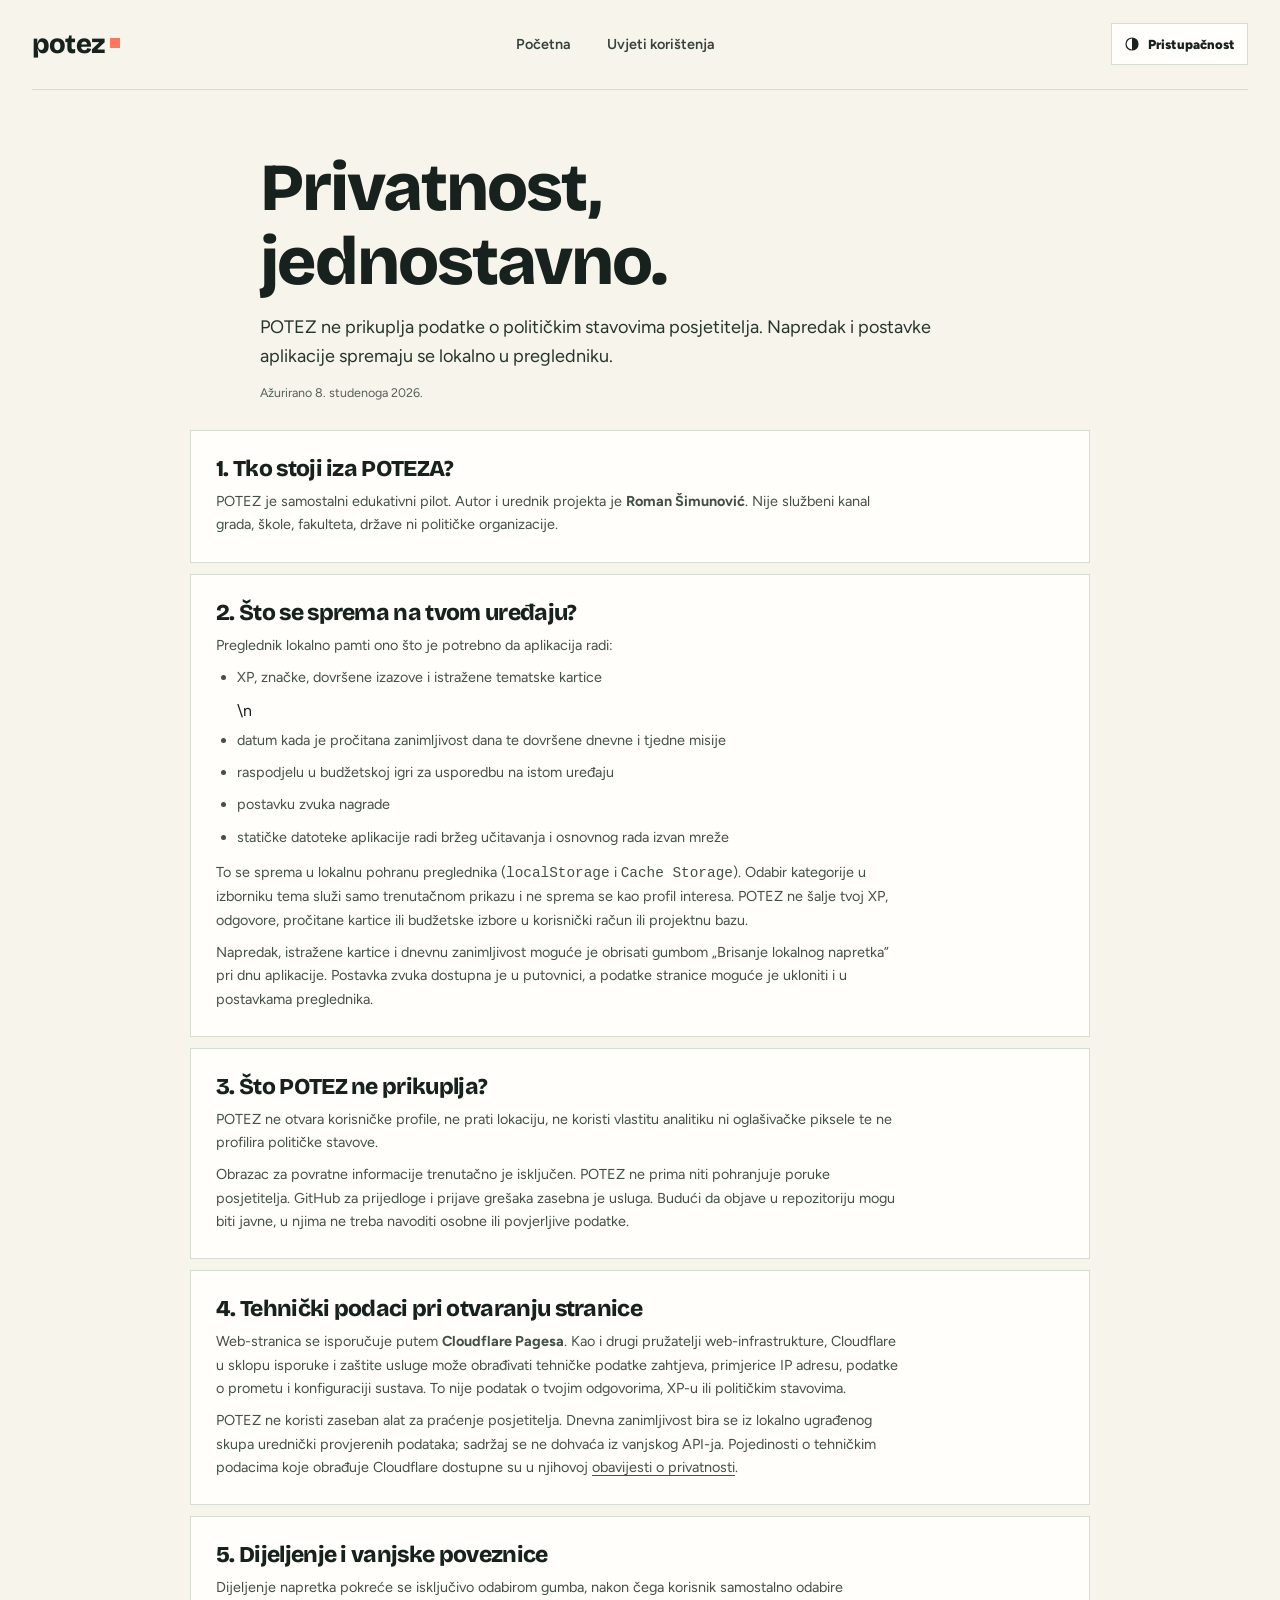
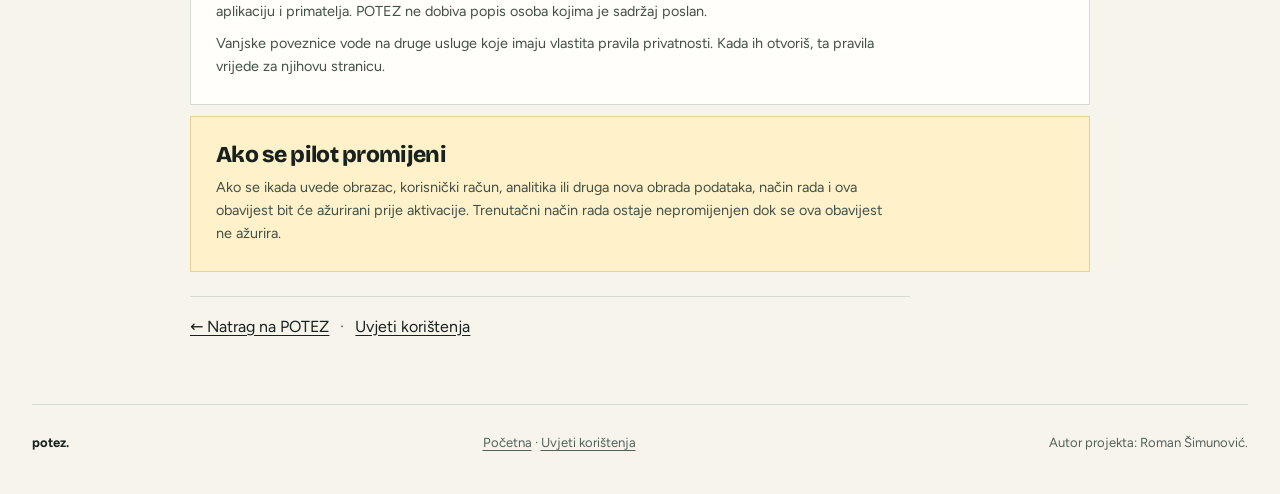
==== commit e98252d7: "Standardize Croatian interface language and simplify copy" ====
--- a/privacy.html
+++ b/privacy.html
@@ -9,11 +9,16 @@
   <title>Privatnost — POTEZ</title>
   <link rel="icon" href="/favicon.svg" type="image/svg+xml" />
   <link rel="manifest" href="/manifest.webmanifest" />
+  <link rel="preload" href="/assets/fonts/figtree-latin-wght-normal.woff2" as="font" type="font/woff2" crossorigin />
+  <link rel="preload" href="/assets/fonts/figtree-latin-ext-wght-normal.woff2" as="font" type="font/woff2" crossorigin />
+  <link rel="preload" href="/assets/fonts/bricolage-grotesque-latin-wght-normal.woff2" as="font" type="font/woff2" crossorigin />
+  <link rel="preload" href="/assets/fonts/bricolage-grotesque-latin-ext-wght-normal.woff2" as="font" type="font/woff2" crossorigin />
   <link rel="stylesheet" href="/assets/styles.css" />
+  <link rel="stylesheet" href="/assets/polish.css" />
   <script src="/assets/accessibility.js" defer></script>
 </head>
 <body class="legal-page">
-  <a class="skip-link" href="#content">Preskoči na sadržaj</a>
+  <a class="skip-link" href="#content">Prijelaz na glavni sadržaj</a>
   <div class="shell">
     <header class="topline">
       <a href="/" class="brand" aria-label="POTEZ početna">potez<span class="brand-dot"></span></a>
@@ -21,14 +26,14 @@
         <a href="/">Početna</a>
         <a href="/uvjeti.html">Uvjeti korištenja</a>
       </nav>
-      <details class="accessibility-menu" id="accessibilityMenu"><summary aria-label="Otvori postavke pristupačnosti">◐ Pristupačnost</summary><div class="accessibility-panel" aria-label="Postavke prikaza"><div class="accessibility-panel-heading"><strong>Prilagodi prikaz</strong></div><section class="accessibility-control"><div><strong>Izgled</strong></div><div class="accessibility-actions"><button type="button" data-theme-choice="light" aria-pressed="true">Svijetli</button><button type="button" data-theme-choice="dark" aria-pressed="false">Tamni</button><button type="button" data-theme-choice="system" aria-pressed="false">Uređaj</button></div></section><section class="accessibility-control"><div><strong>Veličina teksta</strong><span id="fontScaleValue">100 %</span></div><div class="accessibility-actions"><button type="button" data-font-step="-1" aria-label="Smanji tekst">A−</button><button type="button" data-font-step="1" aria-label="Povećaj tekst">A+</button></div></section><section class="accessibility-control"><div><strong>Visoki kontrast</strong></div><button type="button" class="accessibility-toggle" data-setting="contrast" aria-pressed="false">Isključeno</button></section><section class="accessibility-control"><div><strong>Smanji animacije</strong></div><button type="button" class="accessibility-toggle" data-setting="motion" aria-pressed="false">Isključeno</button></section><button type="button" class="accessibility-reset" id="resetAccessibility">Vrati početne postavke</button></div></details>
+      <details class="accessibility-menu" id="accessibilityMenu"><summary aria-label="Postavke pristupačnosti"><svg class="accessibility-icon" viewBox="0 0 24 24" aria-hidden="true"><circle cx="12" cy="12" r="9"/><path d="M12 3v18a9 9 0 0 0 0-18Z" fill="currentColor" stroke="none"/></svg> Pristupačnost</summary><div class="accessibility-panel" aria-label="Postavke prikaza"><div class="accessibility-panel-heading"><strong>Prilagodi prikaz</strong></div><section class="accessibility-control"><div><strong>Izgled</strong></div><div class="accessibility-actions"><button type="button" data-theme-choice="light" aria-pressed="true">Svijetli</button><button type="button" data-theme-choice="dark" aria-pressed="false">Tamni</button><button type="button" data-theme-choice="system" aria-pressed="false">Uređaj</button></div></section><section class="accessibility-control"><div><strong>Veličina teksta</strong><span id="fontScaleValue">100 %</span></div><div class="accessibility-actions"><button type="button" data-font-step="-1" aria-label="Smanjenje veličine teksta">A−</button><button type="button" data-font-step="1" aria-label="Povećanje veličine teksta">A+</button></div></section><section class="accessibility-control"><div><strong>Visoki kontrast</strong></div><button type="button" class="accessibility-toggle" data-setting="contrast" aria-pressed="false">Isključeno</button></section><section class="accessibility-control"><div><strong>Smanjene animacije</strong></div><button type="button" class="accessibility-toggle" data-setting="motion" aria-pressed="false">Isključeno</button></section><button type="button" class="accessibility-reset" id="resetAccessibility">Vraćanje na početne postavke</button></div></details>
     </header>
 
     <main id="content" class="legal-content" tabindex="-1">
       <div class="legal-hero">
 
         <h1>Privatnost, jednostavno.</h1>
-        <p class="legal-lead">POTEZ ne pita te za političke stavove. Većina stvari koje napraviš ostaje u pregledniku na tvom uređaju.</p>
+        <p class="legal-lead">POTEZ ne prikuplja podatke o političkim stavovima posjetitelja. Napredak i postavke aplikacije spremaju se lokalno u pregledniku.</p>
         <p class="legal-updated">Ažurirano 8. studenoga 2026.</p>
       </div>
 
@@ -49,21 +54,21 @@
             <li>statičke datoteke aplikacije radi bržeg učitavanja i osnovnog rada izvan mreže</li>
           </ul>
           <p>To se sprema u lokalnu pohranu preglednika (<code>localStorage</code> i <code>Cache Storage</code>). Odabir kategorije u izborniku tema služi samo trenutačnom prikazu i ne sprema se kao profil interesa. POTEZ ne šalje tvoj XP, odgovore, pročitane kartice ili budžetske izbore u korisnički račun ili projektnu bazu. </p>
-          <p>Napredak, uključujući istražene kartice i dnevnu zanimljivost, možeš obrisati gumbom „Obriši lokalni napredak” pri dnu aplikacije. Zvuk možeš isključiti u putovnici. Podatke stranice možeš obrisati i u postavkama preglednika.</p>
+          <p>Napredak, istražene kartice i dnevnu zanimljivost moguće je obrisati gumbom „Brisanje lokalnog napretka” pri dnu aplikacije. Postavka zvuka dostupna je u putovnici, a podatke stranice moguće je ukloniti i u postavkama preglednika.</p>
         </section>
         <section class="legal-panel">
           <h2>3. Što POTEZ ne prikuplja?</h2>
           <p>POTEZ ne otvara korisničke profile, ne prati lokaciju, ne koristi vlastitu analitiku ni oglašivačke piksele te ne profilira političke stavove.</p>
-          <p>Obrazac za povratne informacije trenutačno je isključen. POTEZ ne prima niti pohranjuje poruke posjetitelja. Ako otvoriš GitHub za prijedloge ili prijavu greške, prelaziš na zasebnu uslugu; objave u repozitoriju mogu biti javne, zato ondje nemoj pisati osobne ili povjerljive podatke.</p>
+          <p>Obrazac za povratne informacije trenutačno je isključen. POTEZ ne prima niti pohranjuje poruke posjetitelja. GitHub za prijedloge i prijave grešaka zasebna je usluga. Budući da objave u repozitoriju mogu biti javne, u njima ne treba navoditi osobne ili povjerljive podatke.</p>
         </section>
         <section class="legal-panel">
           <h2>4. Tehnički podaci pri otvaranju stranice</h2>
           <p>Web-stranica se isporučuje putem <strong>Cloudflare Pagesa</strong>. Kao i drugi pružatelji web-infrastrukture, Cloudflare u sklopu isporuke i zaštite usluge može obrađivati tehničke podatke zahtjeva, primjerice IP adresu, podatke o prometu i konfiguraciji sustava. To nije podatak o tvojim odgovorima, XP-u ili političkim stavovima.</p>
-          <p>POTEZ ne koristi zaseban alat za praćenje posjetitelja. Dnevna zanimljivost bira se iz lokalno ugrađenog skupa urednički provjerenih podataka; sadržaj se ne dohvaća iz vanjskog API-ja. Za informacije o tehničkim podacima koje obrađuje Cloudflare pogledaj njihovu <a href="https://www.cloudflare.com/privacypolicy/" target="_blank" rel="noopener">obavijest o privatnosti</a>.</p>
+          <p>POTEZ ne koristi zaseban alat za praćenje posjetitelja. Dnevna zanimljivost bira se iz lokalno ugrađenog skupa urednički provjerenih podataka; sadržaj se ne dohvaća iz vanjskog API-ja. Pojedinosti o tehničkim podacima koje obrađuje Cloudflare dostupne su u njihovoj <a href="https://www.cloudflare.com/privacypolicy/" target="_blank" rel="noopener">obavijesti o privatnosti</a>.</p>
         </section>
         <section class="legal-panel">
           <h2>5. Dijeljenje i vanjske poveznice</h2>
-          <p>Dijeljenje napretka pokreće se samo kada pritisneš gumb. Tada sam/a biraš aplikaciju i primatelja. POTEZ ne dobiva popis osoba kojima si nešto poslao/la.</p>
+          <p>Dijeljenje napretka pokreće se isključivo odabirom gumba, nakon čega korisnik samostalno odabire aplikaciju i primatelja. POTEZ ne dobiva popis osoba kojima je sadržaj poslan.</p>
           <p>Vanjske poveznice vode na druge usluge koje imaju vlastita pravila privatnosti. Kada ih otvoriš, ta pravila vrijede za njihovu stranicu.</p>
         </section>
         <section class="legal-panel legal-note">
--- a/assets/styles.css
+++ b/assets/styles.css
@@ -47,7 +47,7 @@
   margin: 0;
   background: var(--paper);
   color: var(--ink);
-  font-family: Inter, ui-sans-serif, system-ui, -apple-system, BlinkMacSystemFont, "Segoe UI", sans-serif;
+  font-family: var(--font-body);
   font-size: 16px;
   line-height: 1.6;
   -webkit-font-smoothing: antialiased;
@@ -99,7 +99,7 @@
   gap: 4px;
   font-size: 1.7rem;
   font-weight: 950;
-  letter-spacing: -.09em;
+  letter-spacing: -.03em;
   text-decoration: none;
 }
 .brand-dot {
@@ -137,7 +137,6 @@
   white-space: nowrap;
   transition: background-color .16s ease, color .16s ease;
 }
-.nav a:hover { background: #e9eee4; color: var(--ink); }
 .mobile-nav { display: none; }
 
 .hero {
@@ -172,7 +171,7 @@
   font-size: clamp(3.4rem, 6.2vw, 6rem);
   font-weight: 950;
   line-height: .98;
-  letter-spacing: -.075em;
+  letter-spacing: -.03em;
 }
 h1 .highlight {
   position: relative;
@@ -223,10 +222,6 @@
   transition: transform .16s ease, box-shadow .16s ease, background-color .16s ease;
   touch-action: manipulation;
 }
-.btn:hover:not(:disabled) {
-  transform: translateY(-2px);
-  box-shadow: 0 8px 18px rgba(23, 33, 29, .12);
-}
 .btn-dark { background: var(--dark); color: white; }
 .btn-light { border-color: var(--line); background: var(--surface); color: var(--ink); }
 .btn-green { background: var(--green); color: var(--ink); }
@@ -322,7 +317,7 @@
   font-size: clamp(1.7rem, 2.5vw, 2.2rem);
   font-weight: 950;
   line-height: 1.12;
-  letter-spacing: -.06em;
+  letter-spacing: -.03em;
 }
 .stat span {
   display: block;
@@ -376,7 +371,7 @@
   font-size: clamp(2.05rem, 4.2vw, 3.5rem);
   font-weight: 950;
   line-height: 1.05;
-  letter-spacing: -.065em;
+  letter-spacing: -.03em;
 }
 .section-intro {
   max-width: 440px;
@@ -408,7 +403,7 @@
   font-size: 1.45rem;
   font-weight: 900;
   line-height: 1.16;
-  letter-spacing: -.045em;
+  letter-spacing: -.03em;
 }
 .panel p {
   margin-bottom: 13px;
@@ -477,7 +472,6 @@
   text-align: left;
   touch-action: manipulation;
 }
-.choice:hover:not(:disabled) { border-color: #839477; background: #f4f8ee; }
 .choice:disabled { cursor: default; opacity: 1; }
 .choice.correct { border-color: #43852f; background: #e6f5dd; }
 .choice.wrong { border-color: #b84430; background: #ffe9e3; }
@@ -595,7 +589,7 @@
   font-size: clamp(2.1rem, 4.2vw, 3.25rem);
   font-weight: 950;
   line-height: 1.05;
-  letter-spacing: -.065em;
+  letter-spacing: -.03em;
 }
 .passport-main p { max-width: 58ch; color: #d7e1d9; }
 .passport-track {
@@ -628,7 +622,7 @@
   font-size: 2.1rem;
   font-weight: 950;
   line-height: 1.15;
-  letter-spacing: -.06em;
+  letter-spacing: -.03em;
 }
 .passport-stat span { color: #46534a; font-size: .84rem; font-weight: 750; }
 .passport-badge-panel {
@@ -671,7 +665,6 @@
   text-decoration: none;
   transition: transform .16s ease, box-shadow .16s ease;
 }
-.path-card:hover { transform: translateY(-2px); box-shadow: var(--shadow-sm); }
 .path-card strong { font-size: 1rem; line-height: 1.25; }
 .path-card span { color: #46534a; font-size: .83rem; line-height: 1.48; }
 .path-card .path-state { margin-top: auto; color: var(--green-deep); font-weight: 900; }
@@ -722,7 +715,6 @@
   text-align: left;
   cursor: pointer;
 }
-.daily-choice:hover:not(:disabled) { border-color: #527c2c; background: #f2f8e9; }
 .daily-choice.correct { border-color: #43852f; background: #e6f5dd; }
 .daily-choice.wrong { border-color: #b84430; background: #ffe9e3; }
 .daily-choice:disabled { cursor: default; opacity: 1; }
@@ -784,7 +776,7 @@
   font-size: clamp(2.1rem, 3vw, 2.65rem);
   font-weight: 950;
   line-height: 1.12;
-  letter-spacing: -.07em;
+  letter-spacing: -.03em;
 }
 .budget-total p { margin: 0 0 13px; color: #d7e1d9; font-size: .84rem; }
 .budget-total .progress { background: #3c4c43; }
@@ -879,7 +871,7 @@
   border-radius: var(--radius-lg);
   background: #e9f4d9;
 }
-.action-output h3 { margin: 9px 0 12px; font-size: 1.55rem; line-height: 1.15; letter-spacing: -.05em; }
+.action-output h3 { margin: 9px 0 12px; font-size: 1.55rem; line-height: 1.15; letter-spacing: -.03em; }
 .action-output p { color: #46534a; font-size: .95rem; line-height: 1.65; }
 .action-output ol { padding-left: 22px; color: #26352b; font-size: .92rem; line-height: 1.7; }
 .action-output li + li { margin-top: 9px; }
@@ -896,7 +888,6 @@
   font-weight: 850;
   text-decoration: none;
 }
-.resource-links a:hover { background: var(--green); }
 .action-output .action-complete { margin-top: 19px; }
 
 .levels-grid { display: grid; grid-template-columns: repeat(5, minmax(0, 1fr)); gap: 13px; }
@@ -915,7 +906,7 @@
   font-weight: 950;
   letter-spacing: .07em;
 }
-.level-card h3 { margin: 0 0 12px; font-size: 1.2rem; line-height: 1.15; letter-spacing: -.04em; }
+.level-card h3 { margin: 0 0 12px; font-size: 1.2rem; line-height: 1.15; letter-spacing: -.03em; }
 .level-card p { margin: 0 0 16px; color: #46534a; font-size: .87rem; line-height: 1.6; }
 .level-card strong { display: block; margin-bottom: 5px; font-size: .8rem; }
 .level-card > span:last-child { display: block; color: #46534a; font-size: .81rem; line-height: 1.55; }
@@ -956,7 +947,6 @@
   text-decoration: none;
   transition: transform .16s ease, box-shadow .16s ease, border-color .16s ease;
 }
-.link-card:hover { transform: translateY(-3px); border-color: #bdcbb6; box-shadow: var(--shadow-md); }
 .link-card .emoji { margin-bottom: 13px; font-size: 1.75rem; }
 .link-card strong { font-size: 1rem; letter-spacing: -.02em; }
 .link-card span:not(.emoji) { margin-top: 6px; color: #46534a; font-size: .84rem; line-height: 1.5; }
@@ -1173,16 +1163,15 @@
 .app-view { min-width: 0; }
 .view-intro { display:flex; align-items:flex-end; justify-content:space-between; gap:22px; margin:28px 0 18px; padding:clamp(24px,4vw,38px); border:1px solid var(--line); border-radius:var(--radius-lg); background:var(--surface); }
 .view-intro > div { max-width:760px; }
-.view-intro h1 { margin:9px 0 12px; font-size:clamp(2rem,4.5vw,3.65rem); line-height:1.03; letter-spacing:-.055em; }
+.view-intro h1 { margin:9px 0 12px; font-size:clamp(2rem,4.5vw,3.65rem); line-height:1.03; letter-spacing:-.03em; }
 .view-intro p { max-width:68ch; margin:0; color:var(--muted); line-height:1.65; }
 .view-meta { flex:0 0 auto; padding:9px 13px; border:1px solid var(--line); border-radius:999px; background:var(--paper); color:var(--text); font-size:.74rem; font-weight:900; }
 .home-guide { margin:0 0 25px; padding:clamp(24px,4vw,42px); border:1px solid var(--line); border-radius:var(--radius-lg); background:var(--surface); box-shadow:var(--shadow-sm); }
 .home-guide-heading { max-width:780px; margin-bottom:25px; }
-.home-guide-heading h2 { margin:8px 0 12px; font-size:clamp(2rem,4vw,3.2rem); line-height:1.04; letter-spacing:-.055em; }
+.home-guide-heading h2 { margin:8px 0 12px; font-size:clamp(2rem,4vw,3.2rem); line-height:1.04; letter-spacing:-.03em; }
 .home-guide-heading p { max-width:70ch; margin:0; color:var(--muted); font-size:.98rem; line-height:1.7; }
 .home-step-grid { display:grid; grid-template-columns:repeat(3,minmax(0,1fr)); gap:14px; }
 .home-step-card { min-width:0; display:flex; flex-direction:column; gap:10px; min-height:205px; padding:21px; border:1px solid var(--line); border-radius:19px; background:#fafbf7; color:var(--ink); text-decoration:none; transition:transform .16s ease,border-color .16s ease,box-shadow .16s ease; }
-.home-step-card:hover { transform:translateY(-3px); border-color:#a6b99a; box-shadow:var(--shadow-sm); }
 .home-step-icon { display:grid; place-items:center; width:38px; height:38px; border-radius:12px; background:var(--green); font-size:.8rem; font-weight:950; }
 .home-step-card:nth-child(2) .home-step-icon { background:var(--blue); }
 .home-step-card:nth-child(3) .home-step-icon { background:var(--coral); }
@@ -1197,11 +1186,10 @@
 .home-progress h3 { margin:5px 0; font-size:1.08rem; }
 .home-progress p { margin:0; color:#41513f; font-size:.84rem; line-height:1.5; }
 .home-progress-score { display:flex; flex-direction:column; align-items:center; min-width:82px; }
-.home-progress-score strong { font-size:1.7rem; letter-spacing:-.05em; }
+.home-progress-score strong { font-size:1.7rem; letter-spacing:-.03em; }
 .home-progress-score span { color:#41513f; font-size:.68rem; font-weight:850; }
 .home-stat-strip { margin-top:18px; }
 .app-home .hero { padding-top:clamp(38px,5.5vw,66px); }
-.nav a[aria-current="page"] { background:var(--ink); color:#fff; }
 .mobile-nav { display:none; }
 @media (max-width:850px) {
   .view-intro { align-items:flex-start; flex-direction:column; gap:14px; margin-top:22px; }
@@ -1274,7 +1262,7 @@
   .brand-sub { margin-left: 6px; font-size: .58rem; }
   .hero { gap: 18px; padding: 30px 0 25px; }
   .eyebrow { max-width: 100%; font-size: .66rem; letter-spacing: .065em; line-height: 1.35; }
-  h1 { max-width: 13ch; margin: 13px 0 14px; font-size: clamp(2.35rem, 10.3vw, 3.35rem); line-height: .99; letter-spacing: -.07em; }
+  h1 { max-width: 13ch; margin: 13px 0 14px; font-size: clamp(2.35rem, 10.3vw, 3.35rem); line-height: .99; letter-spacing: -.03em; }
   h1 .highlight { white-space: normal; }
   h1 .highlight::after { bottom: 1px; height: 7px; }
   .hero-copy { max-width: 48ch; font-size: .97rem; line-height: 1.55; }
@@ -1402,7 +1390,7 @@
 .legal-page .legal-nav { display:flex; flex-wrap:wrap; }
 .legal-content { max-width: 900px; padding: clamp(28px, 5vw, 52px) 0 48px; }
 .legal-hero { max-width: 760px; margin: 0 auto 26px; }
-.legal-hero h1 { max-width: 16ch; margin: 10px 0 13px; font-size: clamp(2.3rem, 6vw, 4.2rem); line-height: 1.04; letter-spacing: -.065em; }
+.legal-hero h1 { max-width: 16ch; margin: 10px 0 13px; font-size: clamp(2.3rem, 6vw, 4.2rem); line-height: 1.04; letter-spacing: -.03em; }
 .legal-hero .legal-lead { max-width: 62ch; margin-bottom: 12px; font-size: clamp(1rem, 1.7vw, 1.13rem); line-height: 1.62; }
 .legal-updated { margin: 12px 0 0; color: var(--muted); font-size: .78rem; }
 .privacy-glance { display:grid; grid-template-columns:repeat(3,minmax(0,1fr)); gap:12px; margin: 0 0 22px; }
@@ -1490,7 +1478,6 @@
 .daily-actions .btn:active{transform:translateY(1px) scale(.99)}
 .resource-feature-grid{display:grid;grid-template-columns:repeat(2,minmax(0,1fr));gap:12px;margin:18px 0}
 .resource-feature{display:flex;flex-direction:column;gap:9px;min-height:190px;padding:20px;border:1px solid var(--line);border-radius:18px;background:var(--surface);text-decoration:none;box-shadow:var(--shadow-sm)}
-.resource-feature:hover{transform:translateY(-3px);box-shadow:var(--shadow-md);border-color:#aab9a8}
 .resource-feature strong{font-size:1.1rem;line-height:1.2}
 .resource-feature>span:not(.mini-tag){color:var(--muted);font-size:.87rem;line-height:1.5}
 .resource-feature b{margin-top:auto;font-size:.82rem}
@@ -1515,7 +1502,6 @@
 .facilitator-outcomes span{color:var(--muted);font-size:.8rem;line-height:1.4}
 .facilitator-grid{display:grid;grid-template-columns:repeat(2,minmax(0,1fr));gap:11px}
 .facilitator-card{padding:17px;border:1px solid var(--line);border-radius:16px;background:rgba(255,254,250,.9);transition:transform .2s ease,box-shadow .2s ease}
-.facilitator-card:hover{transform:translateY(-2px);box-shadow:var(--shadow-sm)}
 .facilitator-card h3{margin:11px 0 7px;font-size:1.1rem;line-height:1.2}
 .facilitator-card p{margin:0;color:var(--muted);font-size:.86rem;line-height:1.55}
 .facilitator-card .facilitator-tip{margin-top:12px;padding-top:10px;border-top:1px solid var(--line);color:var(--green-deep);font-size:.79rem;font-weight:750}
@@ -1762,7 +1748,6 @@
 .topline{gap:clamp(18px,2vw,34px);padding-block:22px}
 .nav{gap:8px}
 .nav a{padding-inline:14px;font-size:.9rem}
-.nav a[aria-current="page"]{background:transparent!important;color:var(--ink)!important;font-weight:950;text-decoration:underline;text-decoration-color:var(--green-deep);text-decoration-thickness:3px;text-underline-offset:7px}
 .mobile-nav{display:none!important}
 
 /* Dark theme: text on dark surfaces is near-white, never low-contrast grey. */
@@ -1788,7 +1773,6 @@
 html[data-theme="dark"] .passport-stat span{color:#e8f0e9!important}
 html[data-theme="dark"] .daily-reward{background:#30452b!important;color:#fff!important;border-color:#8eb779}
 html[data-theme="dark"] .daily-choice{background:#151e1a!important;color:#fff!important;border-color:#64756a}
-html[data-theme="dark"] .daily-choice:hover:not(:disabled){background:#243329!important}
 html[data-theme="dark"] .daily-feedback{background:#243329!important;color:#f7faf7!important}
 html[data-theme="dark"] .daily-feedback *{color:#f7faf7!important}
 html[data-theme="dark"] .weekly-panel{background:#151e1a!important;color:#fff!important}
@@ -2146,10 +2130,10 @@
 .mobile-menu-links a>svg{width:22px;height:22px;fill:none;stroke:currentColor;stroke-width:1.7;stroke-linecap:round;stroke-linejoin:round}
 .mobile-menu-links a>span{display:flex;align-items:center;min-width:0}
 .mobile-menu-links strong{font-size:1rem;font-weight:850}
-.mobile-menu-links a:hover,.mobile-menu-links a:focus-visible{background:var(--green-soft);border-color:var(--line)}
+.mobile-menu-links a:focus-visible{background:var(--green-soft);border-color:var(--line)}
+@media (hover:hover) and (pointer:fine){.mobile-menu-links a:hover{background:var(--green-soft);border-color:var(--line)}}
 .mobile-menu-links a[aria-current="page"]{background:var(--green-soft);border-color:#c8d8b7}
 body.menu-open{overflow:hidden}
-.nav a[aria-current="page"]{background:var(--green-soft);color:var(--ink)}
 @media(max-width:760px){
   .topline{display:flex;align-items:center;justify-content:flex-start;gap:10px;padding:12px 0}
   .mobile-menu{display:block;order:0}
@@ -2321,3 +2305,342 @@
 .mobile-menu-heading{min-height:44px;align-items:center;padding:4px 48px 4px 2px;border-bottom:0}
 .passport-badges{margin-top:0}
 .accessibility-panel-heading{margin-bottom:12px}
+
+/* Home shortcut for educators: expose the workshop pathway without hiding it in Resources. */
+.home-educator-promo{
+  display:grid;
+  grid-template-columns:minmax(0,1fr) auto;
+  align-items:center;
+  gap:22px;
+  margin:18px 0 0;
+  padding:clamp(20px,3vw,30px);
+  border:1px solid var(--line);
+  border-left:5px solid var(--green);
+  border-radius:var(--radius-lg);
+  background:var(--surface);
+  box-shadow:var(--shadow-sm);
+}
+.home-educator-promo .eyebrow{margin-bottom:5px}
+.home-educator-promo h2{
+  max-width:28ch;
+  margin:7px 0 9px;
+  font-size:clamp(1.4rem,2.4vw,2rem);
+  line-height:1.12;
+  letter-spacing:-.03em;
+}
+.home-educator-promo p{
+  max-width:72ch;
+  margin:0;
+  color:var(--muted);
+  font-size:.92rem;
+  line-height:1.6;
+}
+.home-educator-promo .btn{white-space:nowrap}
+@media(max-width:700px){
+  .home-educator-promo{grid-template-columns:1fr;align-items:start;gap:15px}
+  .home-educator-promo .btn{justify-self:start;white-space:normal}
+}
+@media(prefers-reduced-motion:reduce){
+  .home-educator-promo .btn{transition:none}
+}
+
+/* Focused labels for the workshop guide; avoid reintroducing global metadata styles. */
+.facilitator-kicker{
+  display:inline-block;
+  color:var(--muted);
+  font-size:.75rem;
+  font-weight:950;
+  letter-spacing:.09em;
+  text-transform:uppercase;
+}
+.facilitator-step-time{
+  display:inline-flex;
+  align-items:center;
+  min-height:29px;
+  padding:6px 10px;
+  border:1px solid var(--line);
+  border-radius:999px;
+  background:var(--green-soft);
+  color:var(--green-deep);
+  font-size:.72rem;
+  font-weight:900;
+  line-height:1.2;
+}
+
+/* Home hero typography: improve measure, rhythm and CTA separation. */
+.app-home .hero h1{
+  max-width:14ch;
+  margin:0 0 22px;
+  font-size:clamp(3rem,4.65vw,4.75rem);
+  font-weight:900;
+  line-height:1.1;
+  letter-spacing:-.042em;
+  text-wrap:balance;
+  overflow-wrap:normal;
+}
+.app-home .hero h1 .highlight{
+  white-space:normal;
+}
+.app-home .hero-copy{
+  max-width:54ch;
+  margin:0;
+  font-size:clamp(1.04rem,1.22vw,1.14rem);
+  line-height:1.68;
+  letter-spacing:-.008em;
+}
+.app-home .hero .actions{
+  align-items:stretch;
+  gap:12px;
+  margin-top:28px;
+}
+.app-home .hero .actions .btn{
+  min-height:52px;
+  padding:13px 19px;
+  font-size:.9rem;
+  font-weight:850;
+  line-height:1.35;
+  letter-spacing:-.008em;
+}
+@media(max-width:1100px) and (min-width:761px){
+  .app-home .hero h1{
+    max-width:15ch;
+    font-size:clamp(2.65rem,4.25vw,3.8rem);
+    line-height:1.1;
+    letter-spacing:-.038em;
+  }
+  .app-home .hero-copy{font-size:1rem;line-height:1.65}
+  .app-home .hero .actions{gap:10px;margin-top:24px}
+  .app-home .hero .actions .btn{padding-inline:15px;font-size:.84rem}
+}
+@media(max-width:760px){
+  .app-home .hero{gap:18px;padding-block:38px 28px}
+  .app-home .hero h1{
+    max-width:17ch;
+    margin-bottom:17px;
+    font-size:clamp(2.45rem,7.2vw,3.35rem);
+    line-height:1.12;
+    letter-spacing:-.035em;
+  }
+  .app-home .hero-copy{
+    max-width:52ch;
+    font-size:1rem;
+    line-height:1.62;
+    letter-spacing:0;
+  }
+  .app-home .hero .actions{
+    display:grid;
+    grid-template-columns:1fr;
+    gap:10px;
+    margin-top:22px;
+  }
+  .app-home .hero .actions .btn{
+    width:100%;
+    min-height:50px;
+    padding:12px 16px;
+    font-size:.9rem;
+  }
+}
+@media(max-width:360px){
+  .app-home .hero h1{font-size:2.35rem;line-height:1.13}
+  .app-home .hero .actions .btn{font-size:.86rem}
+}
+@media(prefers-reduced-motion:reduce){
+  .app-home .hero .actions .btn{transition:none}
+}
+
+
+/* POTEZ readability pass — keep foregrounds explicit on every card surface. */
+a.path-card,
+a.link-card,
+a.resource-feature,
+a.home-step-card,
+a.issue-path-card,
+.facilitator-card {
+  color: var(--ink);
+}
+a.path-card:hover,
+a.path-card:focus-visible,
+a.link-card:hover,
+a.link-card:focus-visible,
+a.resource-feature:hover,
+a.resource-feature:focus-visible,
+a.home-step-card:hover,
+a.home-step-card:focus-visible,
+a.issue-path-card:hover,
+a.issue-path-card:focus-visible {
+  color: var(--ink);
+}
+.link-card strong,
+.resource-feature strong,
+.home-step-card strong,
+.path-card strong,
+.issue-path-card h3,
+.facilitator-card h3 {
+  color: var(--ink);
+}
+.link-card span:not(.emoji),
+.resource-feature > span:not(.mini-tag),
+.home-step-card > span:not(.home-step-icon),
+.path-card span,
+.issue-path-card p,
+.facilitator-card p {
+  color: var(--muted);
+}
+.link-card .go,
+.resource-feature b,
+.home-step-card .home-step-link,
+.path-card .path-state {
+  color: var(--green-deep);
+}
+.resource-links a:focus-visible {
+  background: var(--green);
+  color: #17211d !important;
+  border-color: #91ad56;
+  text-decoration-thickness: 2px;
+}
+@media (hover:hover) and (pointer:fine) {
+  .resource-links a:hover {
+    background: var(--green);
+    color: #17211d !important;
+    border-color: #91ad56;
+    text-decoration-thickness: 2px;
+  }
+}
+html[data-theme="dark"] .link-card .go,
+html[data-theme="dark"] .resource-feature b,
+html[data-theme="dark"] .home-step-card .home-step-link,
+html[data-theme="dark"] .path-card .path-state {
+  color: var(--green-deep);
+}
+
+/* Practical neighborhood guide. */
+.neighborhood-guide { padding-top: clamp(32px, 5vw, 64px); }
+.neighborhood-guide h3 { line-height: 1.2; }
+.neighborhood-kicker {
+  display: inline-block;
+  margin-bottom: 9px;
+  color: var(--muted);
+  font-size: .72rem;
+  font-weight: 850;
+  letter-spacing: .08em;
+  text-transform: uppercase;
+}
+.neighborhood-start {
+  display: grid;
+  grid-template-columns: minmax(0, 1.4fr) minmax(260px, .8fr);
+  gap: 18px;
+  margin: 20px 0 34px;
+}
+.neighborhood-start-main,
+.neighborhood-start-aside,
+.neighborhood-decision-note,
+.neighborhood-fact,
+.neighborhood-template {
+  min-width: 0;
+  padding: clamp(20px, 2.4vw, 30px);
+  border: 1px solid var(--line);
+  border-radius: 18px;
+  background: var(--surface);
+  color: var(--ink);
+}
+.neighborhood-start-main h3 { margin: 0 0 14px; font-size: clamp(1.45rem, 2.4vw, 2rem); }
+.neighborhood-start-main p { max-width: 70ch; margin: 0 0 10px; color: var(--muted); line-height: 1.65; }
+.neighborhood-start-main p:last-child { margin-bottom: 0; }
+.neighborhood-start-aside { background: var(--green-soft); }
+.neighborhood-start-aside > strong { display: block; margin-bottom: 8px; }
+.neighborhood-start-aside ol { margin: 0 0 12px; padding-left: 21px; line-height: 1.65; }
+.neighborhood-start-aside p { margin: 0; color: var(--muted); font-size: .88rem; line-height: 1.55; }
+.neighborhood-process { margin: 30px 0; }
+.neighborhood-process-heading h3 { margin: 0 0 17px; font-size: clamp(1.4rem, 2.3vw, 1.9rem); }
+.neighborhood-steps { display: grid; grid-template-columns: repeat(2, minmax(0, 1fr)); gap: 13px; margin: 0; padding: 0; list-style: none; }
+.neighborhood-step {
+  display: grid;
+  grid-template-columns: 42px minmax(0, 1fr);
+  gap: 14px;
+  min-width: 0;
+  padding: 20px;
+  border: 1px solid var(--line);
+  border-radius: 16px;
+  background: var(--surface);
+  color: var(--ink);
+}
+.neighborhood-step-number {
+  display: grid;
+  place-items: center;
+  width: 38px;
+  height: 38px;
+  border-radius: 12px;
+  background: var(--green-soft);
+  color: var(--green-deep);
+  font-size: .8rem;
+  font-weight: 900;
+}
+.neighborhood-step h4 { margin: 2px 0 7px; color: var(--ink); font-size: 1.02rem; line-height: 1.3; }
+.neighborhood-step p { margin: 0; color: var(--muted); font-size: .9rem; line-height: 1.62; }
+.neighborhood-facts { display: grid; grid-template-columns: repeat(3, minmax(0, 1fr)); gap: 13px; margin: 28px 0; }
+.neighborhood-fact { padding: 21px; }
+.neighborhood-fact h3 { margin: 0 0 10px; color: var(--ink); font-size: 1.14rem; }
+.neighborhood-fact p { margin: 0 0 10px; color: var(--muted); font-size: .88rem; line-height: 1.62; }
+.neighborhood-fact p:last-child { margin-bottom: 0; }
+.neighborhood-decision-note { margin: 22px 0; background: var(--yellow-soft); }
+.neighborhood-decision-note > strong { display: block; margin-bottom: 8px; }
+.neighborhood-decision-note p { margin: 0; color: var(--ink); line-height: 1.65; }
+.neighborhood-template { margin: 20px 0; padding: 0; overflow: hidden; }
+.neighborhood-template > summary {
+  display: flex;
+  align-items: center;
+  min-height: 58px;
+  padding: 17px 21px;
+  cursor: pointer;
+  color: var(--ink);
+  font-weight: 800;
+}
+.neighborhood-template > summary::marker { color: var(--green-deep); }
+.neighborhood-template-body { padding: 0 21px 21px; }
+.neighborhood-template-body > p:first-child { color: var(--muted); font-size: .9rem; }
+.neighborhood-template pre {
+  overflow-x: auto;
+  margin: 12px 0;
+  padding: 18px;
+  border: 1px solid var(--line);
+  border-radius: 12px;
+  background: var(--paper);
+  color: var(--ink);
+  font: .86rem/1.65 var(--font-body);
+  white-space: pre-wrap;
+  overflow-wrap: anywhere;
+}
+.neighborhood-template-note { margin: 10px 0 0; color: var(--muted); font-size: .82rem; line-height: 1.55; }
+.neighborhood-sources { display: grid; grid-template-columns: minmax(210px, .7fr) minmax(0, 1.3fr); gap: 20px; align-items: start; margin: 28px 0 14px; }
+.neighborhood-sources h3 { margin: 0; font-size: 1.2rem; }
+.neighborhood-source-links { display: grid; gap: 9px; }
+.neighborhood-source-links a { color: var(--green-deep); font-size: .9rem; font-weight: 750; line-height: 1.5; text-underline-offset: 3px; overflow-wrap: anywhere; }
+.neighborhood-scope-note { margin: 20px 0 0; padding: 16px 18px; border-left: 4px solid var(--green-deep); background: var(--surface); color: var(--muted); font-size: .86rem; line-height: 1.6; }
+.neighborhood-scope-note strong { color: var(--ink); }
+html[data-contrast="high"] .neighborhood-start-main,
+html[data-contrast="high"] .neighborhood-start-aside,
+html[data-contrast="high"] .neighborhood-step,
+html[data-contrast="high"] .neighborhood-fact,
+html[data-contrast="high"] .neighborhood-decision-note,
+html[data-contrast="high"] .neighborhood-template,
+html[data-contrast="high"] .neighborhood-scope-note {
+  border: 2px solid currentColor;
+}
+html[data-theme="dark"] .neighborhood-start-aside { background: #203329; }
+html[data-theme="dark"] .neighborhood-decision-note { background: #3b321d; }
+html[data-theme="dark"] .neighborhood-step-number { background: #263b22; color: #d9f2b3; }
+html[data-theme="dark"] .neighborhood-source-links a { color: #d9f2b3; }
+@media (max-width: 900px) {
+  .neighborhood-facts { grid-template-columns: 1fr; }
+  .neighborhood-sources { grid-template-columns: 1fr; gap: 10px; }
+}
+@media (max-width: 680px) {
+  .neighborhood-start,
+  .neighborhood-steps { grid-template-columns: 1fr; }
+  .neighborhood-guide { padding-top: 26px; }
+  .neighborhood-step { padding: 17px; }
+  .neighborhood-fact { padding: 19px; }
+  .neighborhood-template > summary { padding: 16px 18px; }
+  .neighborhood-template-body { padding: 0 18px 18px; }
+  .neighborhood-template pre { padding: 14px; font-size: .8rem; }
+}
--- a/assets/polish.css
+++ b/assets/polish.css
@@ -0,0 +1,49 @@
+/* POTEZ UX polish — loaded after styles.css. Self-hosted fonts: no third-party requests. */
+@font-face{font-family:"Figtree";font-style:normal;font-weight:300 900;font-display:swap;src:url(/assets/fonts/figtree-latin-ext-wght-normal.woff2) format("woff2");unicode-range:U+0100-02BA,U+02BD-02C5,U+02C7-02CC,U+02CE-02D7,U+02DD-02FF,U+0304,U+0308,U+0329,U+1D00-1DBF,U+1E00-1E9F,U+1EF2-1EFF,U+2020,U+20A0-20AB,U+20AD-20C0,U+2113,U+2C60-2C7F,U+A720-A7FF}
+@font-face{font-family:"Figtree";font-style:normal;font-weight:300 900;font-display:swap;src:url(/assets/fonts/figtree-latin-wght-normal.woff2) format("woff2");unicode-range:U+0000-00FF,U+0131,U+0152-0153,U+02BB-02BC,U+02C6,U+02DA,U+02DC,U+0304,U+0308,U+0329,U+2000-206F,U+20AC,U+2122,U+2191,U+2193,U+2212,U+2215,U+FEFF,U+FFFD}
+@font-face{font-family:"Bricolage Grotesque";font-style:normal;font-weight:200 800;font-display:swap;src:url(/assets/fonts/bricolage-grotesque-latin-ext-wght-normal.woff2) format("woff2");unicode-range:U+0100-02BA,U+02BD-02C5,U+02C7-02CC,U+02CE-02D7,U+02DD-02FF,U+0304,U+0308,U+0329,U+1D00-1DBF,U+1E00-1E9F,U+1EF2-1EFF,U+2020,U+20A0-20AB,U+20AD-20C0,U+2113,U+2C60-2C7F,U+A720-A7FF}
+@font-face{font-family:"Bricolage Grotesque";font-style:normal;font-weight:200 800;font-display:swap;src:url(/assets/fonts/bricolage-grotesque-latin-wght-normal.woff2) format("woff2");unicode-range:U+0000-00FF,U+0131,U+0152-0153,U+02BB-02BC,U+02C6,U+02DA,U+02DC,U+0304,U+0308,U+0329,U+2000-206F,U+20AC,U+2122,U+2191,U+2193,U+2212,U+2215,U+FEFF,U+FFFD}
+:root{--font-body:"Figtree",system-ui,-apple-system,"Segoe UI",Roboto,"Helvetica Neue",Arial,sans-serif;--font-display:"Bricolage Grotesque","Figtree",system-ui,-apple-system,"Segoe UI",Roboto,sans-serif;--ease-out:cubic-bezier(.2,.75,.25,1);--t-fast:.15s;--t-base:.22s;--lift:translateY(-3px);--section-space:clamp(4rem,7vw,6.5rem);--card-pad:clamp(20px,2.2vw,28px);--grid-gap:clamp(14px,1.6vw,20px)}
+body{font-family:var(--font-body);line-height:1.65;font-optical-sizing:auto;text-rendering:optimizeLegibility;-webkit-font-smoothing:antialiased;-moz-osx-font-smoothing:grayscale}
+:root :is(h1,h2,h3,h4){font-family:var(--font-display);text-wrap:balance}
+:root :is(h1,h2){font-weight:800;line-height:1.1}
+:root :is(h3,h4){font-weight:700;line-height:1.22}
+.hero h1{font-size:clamp(3rem,5.6vw,5rem);line-height:1.06;letter-spacing:-.035em}
+.brand{font-family:var(--font-display);font-weight:800}
+.stat strong,.passport-stat strong,.budget-total strong{font-family:var(--font-display);font-weight:800;font-variant-numeric:tabular-nums}
+.btn{font-weight:700;letter-spacing:.005em}.nav a{font-size:.9rem;font-weight:600}.choice,.daily-choice{font-weight:600}.number,.home-step-icon{font-weight:800}
+.eyebrow,.section-kicker,.art-label,.sticker,.brand-sub,.neighborhood-kicker,.daily-fact-kicker,.daily-case-top,.daily-outcome-label,.learning-topic-label,.learning-source-caption,.field label{font-weight:700;letter-spacing:.1em}
+.link-card strong,.resource-feature strong,.home-step-card strong,.path-card strong{font-weight:700;letter-spacing:-.01em}
+.accessibility-menu>summary .accessibility-icon{width:16px;height:16px;flex:0 0 auto;fill:none;stroke:currentColor;stroke-width:1.8;stroke-linecap:round;stroke-linejoin:round}
+.stat small,.daily-source,.field-hint,.fake-meta,.link-card .go,.form-status{font-size:.8125rem}
+.section-head{margin-bottom:clamp(28px,4vw,44px)}
+.panel,.link-card,.home-step-card,.resource-feature,.path-card,.level-card,.europe-case,.issue-path-card,.facilitator-card{padding:var(--card-pad)}
+.link-grid,.home-step-grid,.resource-feature-grid,.facilitator-grid,.neighborhood-steps,.neighborhood-facts,.stat-strip{gap:var(--grid-gap)}
+.actions{gap:12px;margin-top:28px}
+.btn,.nav a,.path-card,.link-card,.resource-feature,.home-step-card,.issue-path-card,.choice,.daily-choice,.resource-links a{transition:transform var(--t-base) var(--ease-out),box-shadow var(--t-base) var(--ease-out),border-color var(--t-fast) ease,background-color var(--t-fast) ease,color var(--t-fast) ease}
+.facilitator-card:hover{transform:none;box-shadow:none}
+@media (hover:hover) and (pointer:fine){
+.nav a:hover{background:color-mix(in srgb,var(--ink) 8%,transparent)}
+.path-card:hover,.link-card:hover,.resource-feature:hover,.home-step-card:hover,.issue-path-card:hover{transform:var(--lift);box-shadow:var(--shadow-md);border-color:color-mix(in srgb,var(--green-deep) 38%,var(--line))}
+.btn:hover:not(:disabled){transform:translateY(-1px);box-shadow:0 6px 16px rgba(23,33,29,.14)}
+.btn-dark:hover:not(:disabled){background:#2d3b34}.btn-green:hover:not(:disabled){background:#d9f685}
+.btn-light:hover:not(:disabled){border-color:var(--ink);background:var(--paper)}
+.choice:hover:not(:disabled),.daily-choice:hover:not(:disabled){border-color:var(--green-deep);background:color-mix(in srgb,var(--green) 22%,var(--surface))}
+.resource-links a:hover{background:var(--green);color:#17211d!important;border-color:#91ad56;text-decoration-thickness:2px}
+}
+.btn:active:not(:disabled){transform:scale(.98);box-shadow:none}
+.nav a[aria-current="page"]{background:var(--green-soft);color:var(--ink);font-weight:700;text-decoration:none;box-shadow:inset 0 0 0 1px var(--line)}
+.path-card:focus-visible,.link-card:focus-visible,.resource-feature:focus-visible,.home-step-card:focus-visible,.issue-path-card:focus-visible{transform:var(--lift)}
+@media (hover:none){
+.btn:hover:not(:disabled){transform:none;box-shadow:none}
+.nav a:hover{background:transparent}
+.path-card:hover,.link-card:hover,.home-step-card:hover,.issue-path-card:hover{transform:none;box-shadow:none;border-color:var(--line)}
+.resource-feature:hover{transform:none;box-shadow:var(--shadow-sm);border-color:var(--line)}
+.choice:hover:not(:disabled),.daily-choice:hover:not(:disabled){border-color:var(--line);background:var(--surface)}
+.resource-links a:hover{background:transparent;color:inherit;border-color:var(--line)}
+}
+@media (max-width:600px){.stat-strip{grid-template-columns:1fr;gap:10px}.stat{min-height:0}.stat span{font-size:.875rem}.stat small{font-size:.8125rem}.section-head{margin-bottom:24px}}
+@media (prefers-reduced-motion:reduce){
+.btn,.nav a,.path-card,.link-card,.resource-feature,.home-step-card,.issue-path-card,.choice,.daily-choice,.resource-links a{transition:none}
+.path-card:hover,.link-card:hover,.resource-feature:hover,.home-step-card:hover,.issue-path-card:hover,.path-card:focus-visible,.link-card:focus-visible,.resource-feature:focus-visible,.home-step-card:focus-visible,.issue-path-card:focus-visible,.btn:hover:not(:disabled){transform:none}
+}
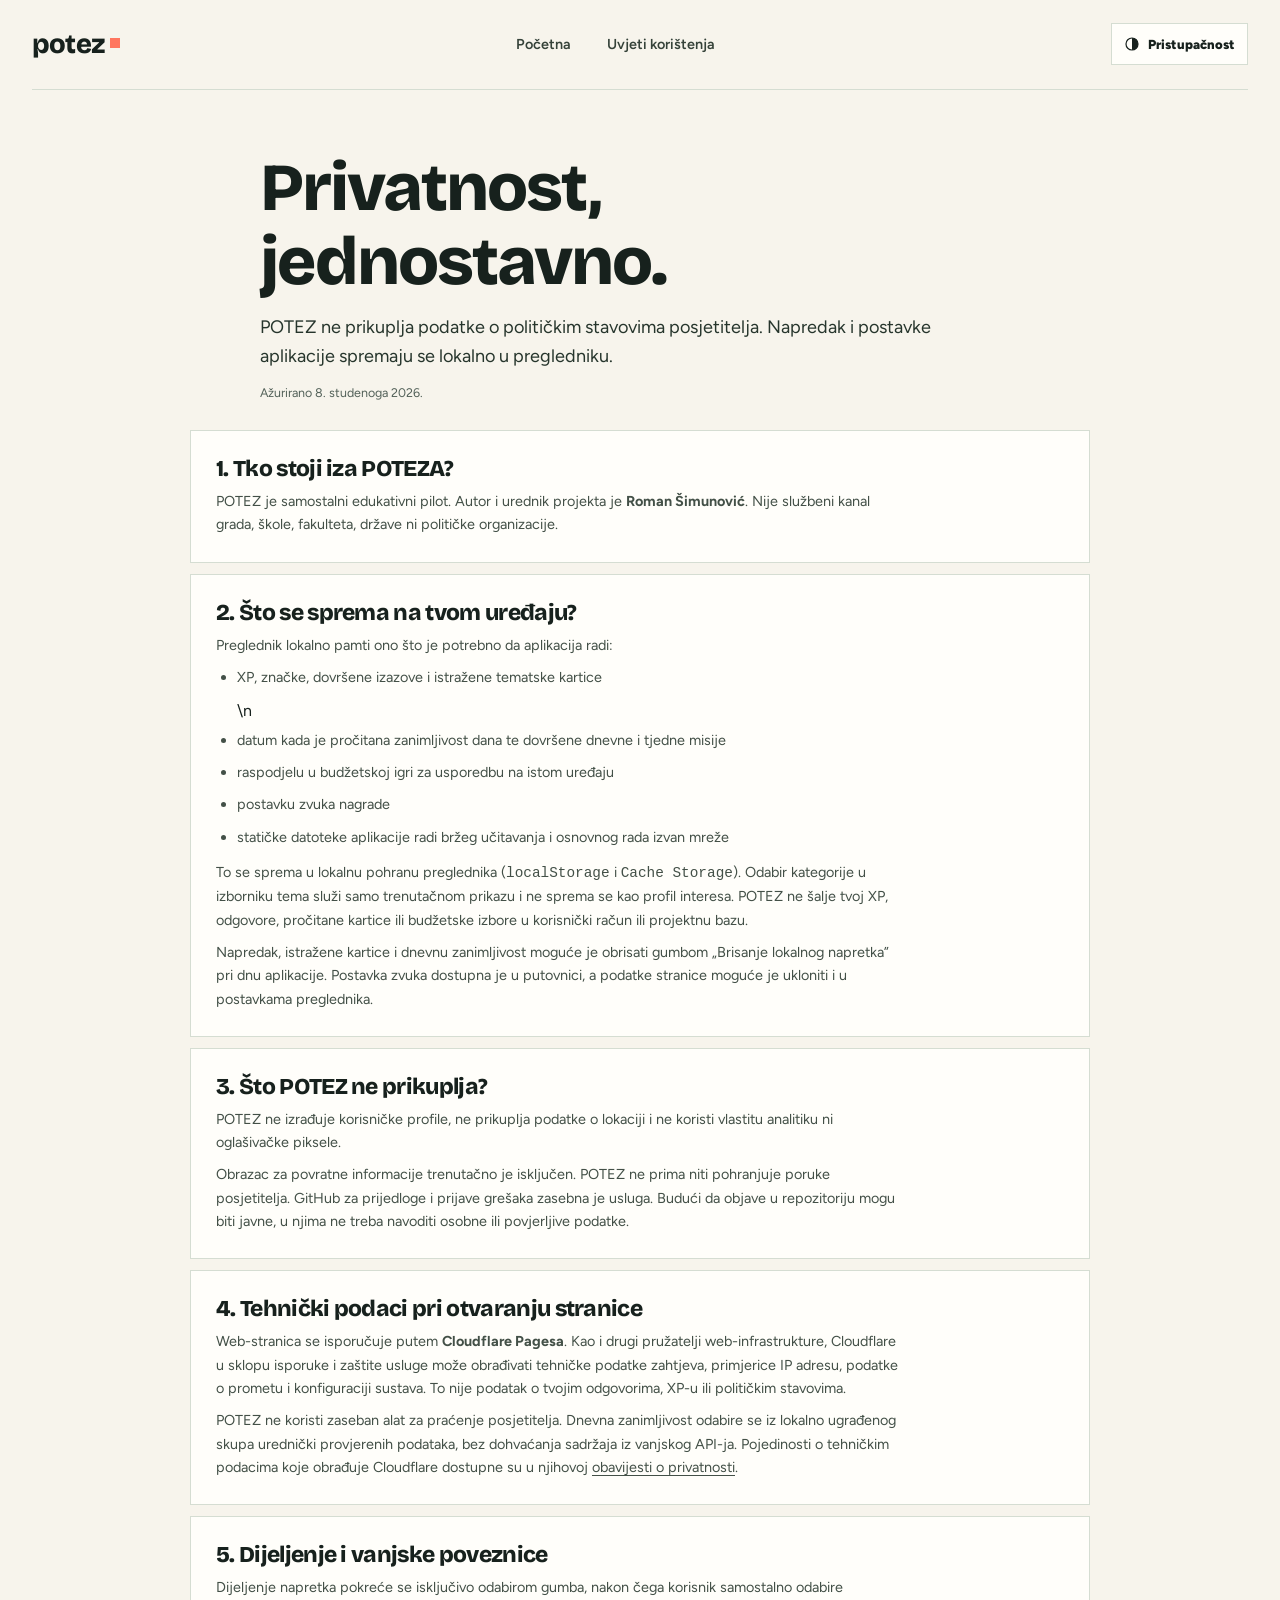
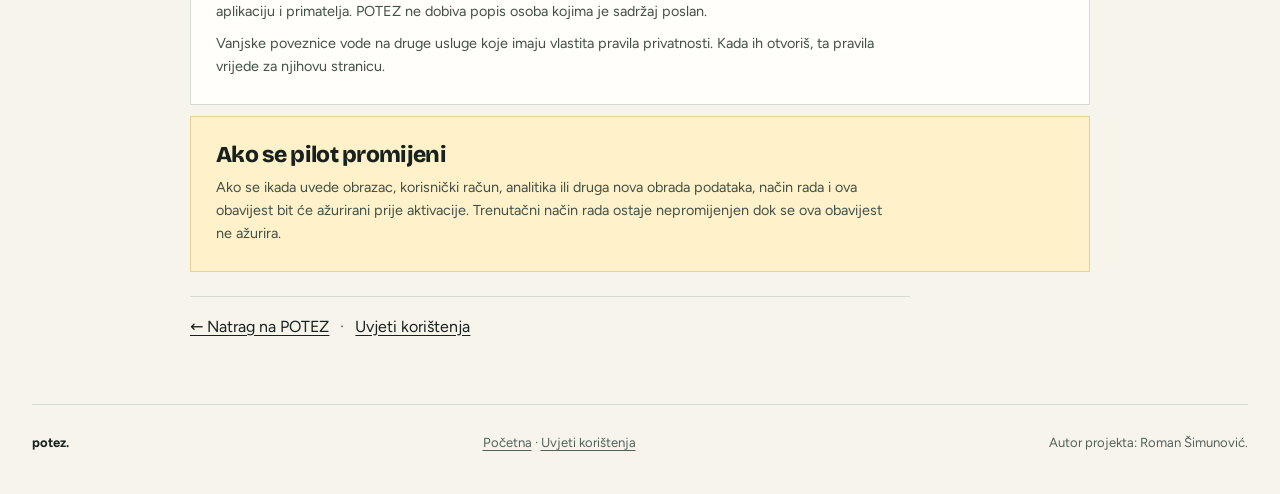
==== commit 509eb3de: "Refine Croatian wording and reduce content density" ====
--- a/privacy.html
+++ b/privacy.html
@@ -26,7 +26,7 @@
         <a href="/">Početna</a>
         <a href="/uvjeti.html">Uvjeti korištenja</a>
       </nav>
-      <details class="accessibility-menu" id="accessibilityMenu"><summary aria-label="Postavke pristupačnosti"><svg class="accessibility-icon" viewBox="0 0 24 24" aria-hidden="true"><circle cx="12" cy="12" r="9"/><path d="M12 3v18a9 9 0 0 0 0-18Z" fill="currentColor" stroke="none"/></svg> Pristupačnost</summary><div class="accessibility-panel" aria-label="Postavke prikaza"><div class="accessibility-panel-heading"><strong>Prilagodi prikaz</strong></div><section class="accessibility-control"><div><strong>Izgled</strong></div><div class="accessibility-actions"><button type="button" data-theme-choice="light" aria-pressed="true">Svijetli</button><button type="button" data-theme-choice="dark" aria-pressed="false">Tamni</button><button type="button" data-theme-choice="system" aria-pressed="false">Uređaj</button></div></section><section class="accessibility-control"><div><strong>Veličina teksta</strong><span id="fontScaleValue">100 %</span></div><div class="accessibility-actions"><button type="button" data-font-step="-1" aria-label="Smanjenje veličine teksta">A−</button><button type="button" data-font-step="1" aria-label="Povećanje veličine teksta">A+</button></div></section><section class="accessibility-control"><div><strong>Visoki kontrast</strong></div><button type="button" class="accessibility-toggle" data-setting="contrast" aria-pressed="false">Isključeno</button></section><section class="accessibility-control"><div><strong>Smanjene animacije</strong></div><button type="button" class="accessibility-toggle" data-setting="motion" aria-pressed="false">Isključeno</button></section><button type="button" class="accessibility-reset" id="resetAccessibility">Vraćanje na početne postavke</button></div></details>
+      <details class="accessibility-menu" id="accessibilityMenu"><summary aria-label="Postavke pristupačnosti"><svg class="accessibility-icon" viewBox="0 0 24 24" aria-hidden="true"><circle cx="12" cy="12" r="9"/><path d="M12 3v18a9 9 0 0 0 0-18Z" fill="currentColor" stroke="none"/></svg> Pristupačnost</summary><div class="accessibility-panel" aria-label="Postavke prikaza"><div class="accessibility-panel-heading"><strong>Postavke prikaza</strong></div><section class="accessibility-control"><div><strong>Izgled</strong></div><div class="accessibility-actions"><button type="button" data-theme-choice="light" aria-pressed="true">Svijetli</button><button type="button" data-theme-choice="dark" aria-pressed="false">Tamni</button><button type="button" data-theme-choice="system" aria-pressed="false">Uređaj</button></div></section><section class="accessibility-control"><div><strong>Veličina teksta</strong><span id="fontScaleValue">100 %</span></div><div class="accessibility-actions"><button type="button" data-font-step="-1" aria-label="Smanjenje veličine teksta">A−</button><button type="button" data-font-step="1" aria-label="Povećanje veličine teksta">A+</button></div></section><section class="accessibility-control"><div><strong>Visoki kontrast</strong></div><button type="button" class="accessibility-toggle" data-setting="contrast" aria-pressed="false">Isključeno</button></section><section class="accessibility-control"><div><strong>Smanjene animacije</strong></div><button type="button" class="accessibility-toggle" data-setting="motion" aria-pressed="false">Isključeno</button></section><button type="button" class="accessibility-reset" id="resetAccessibility">Vraćanje na početne postavke</button></div></details>
     </header>
 
     <main id="content" class="legal-content" tabindex="-1">
@@ -58,13 +58,13 @@
         </section>
         <section class="legal-panel">
           <h2>3. Što POTEZ ne prikuplja?</h2>
-          <p>POTEZ ne otvara korisničke profile, ne prati lokaciju, ne koristi vlastitu analitiku ni oglašivačke piksele te ne profilira političke stavove.</p>
+          <p>POTEZ ne izrađuje korisničke profile, ne prikuplja podatke o lokaciji i ne koristi vlastitu analitiku ni oglašivačke piksele.</p>
           <p>Obrazac za povratne informacije trenutačno je isključen. POTEZ ne prima niti pohranjuje poruke posjetitelja. GitHub za prijedloge i prijave grešaka zasebna je usluga. Budući da objave u repozitoriju mogu biti javne, u njima ne treba navoditi osobne ili povjerljive podatke.</p>
         </section>
         <section class="legal-panel">
           <h2>4. Tehnički podaci pri otvaranju stranice</h2>
           <p>Web-stranica se isporučuje putem <strong>Cloudflare Pagesa</strong>. Kao i drugi pružatelji web-infrastrukture, Cloudflare u sklopu isporuke i zaštite usluge može obrađivati tehničke podatke zahtjeva, primjerice IP adresu, podatke o prometu i konfiguraciji sustava. To nije podatak o tvojim odgovorima, XP-u ili političkim stavovima.</p>
-          <p>POTEZ ne koristi zaseban alat za praćenje posjetitelja. Dnevna zanimljivost bira se iz lokalno ugrađenog skupa urednički provjerenih podataka; sadržaj se ne dohvaća iz vanjskog API-ja. Pojedinosti o tehničkim podacima koje obrađuje Cloudflare dostupne su u njihovoj <a href="https://www.cloudflare.com/privacypolicy/" target="_blank" rel="noopener">obavijesti o privatnosti</a>.</p>
+          <p>POTEZ ne koristi zaseban alat za praćenje posjetitelja. Dnevna zanimljivost odabire se iz lokalno ugrađenog skupa urednički provjerenih podataka, bez dohvaćanja sadržaja iz vanjskog API-ja. Pojedinosti o tehničkim podacima koje obrađuje Cloudflare dostupne su u njihovoj <a href="https://www.cloudflare.com/privacypolicy/" target="_blank" rel="noopener">obavijesti o privatnosti</a>.</p>
         </section>
         <section class="legal-panel">
           <h2>5. Dijeljenje i vanjske poveznice</h2>
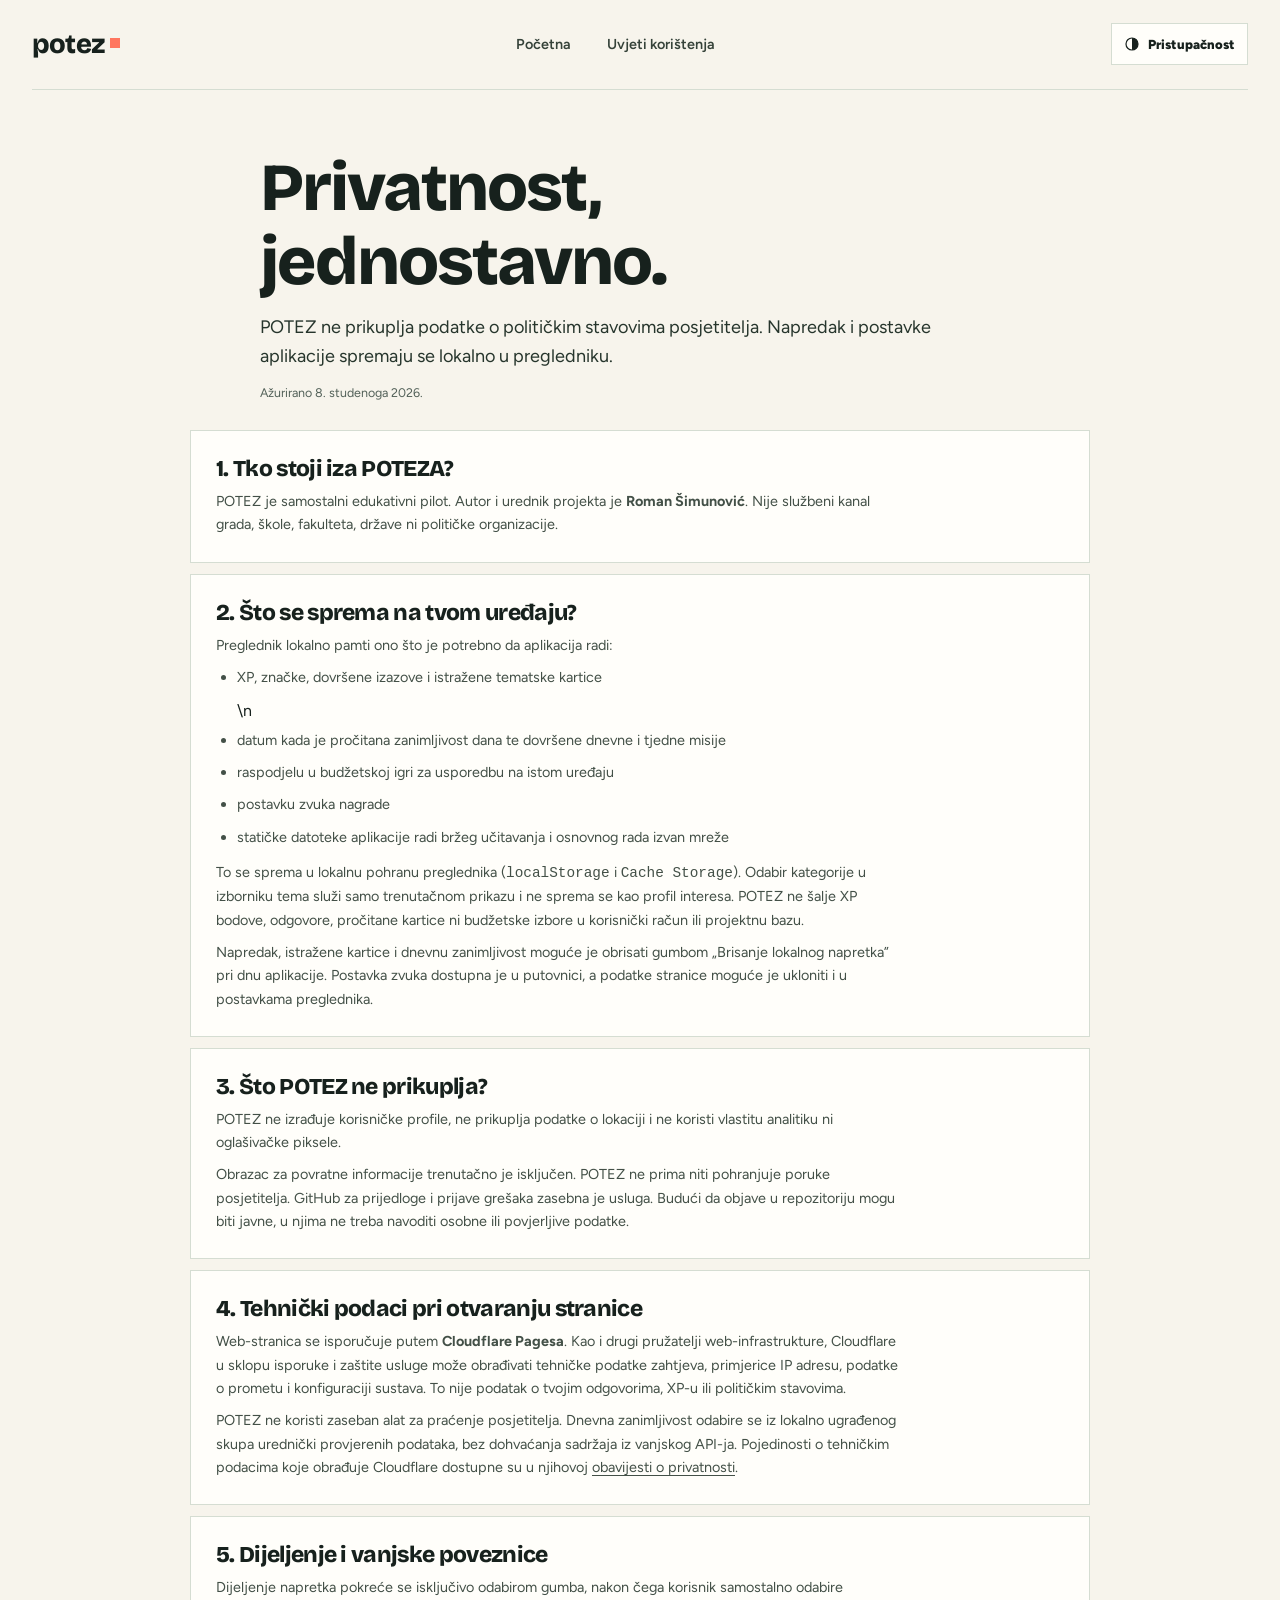
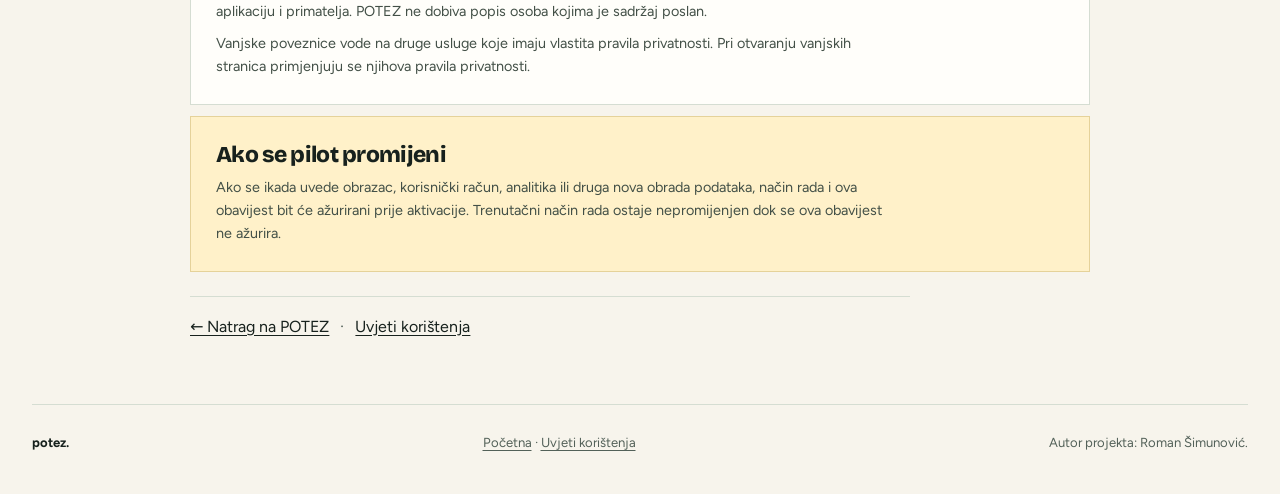
==== commit 48918309: "Polish navigation, legal copy and interactive feedback" ====
--- a/privacy.html
+++ b/privacy.html
@@ -53,7 +53,7 @@
             <li>postavku zvuka nagrade</li>
             <li>statičke datoteke aplikacije radi bržeg učitavanja i osnovnog rada izvan mreže</li>
           </ul>
-          <p>To se sprema u lokalnu pohranu preglednika (<code>localStorage</code> i <code>Cache Storage</code>). Odabir kategorije u izborniku tema služi samo trenutačnom prikazu i ne sprema se kao profil interesa. POTEZ ne šalje tvoj XP, odgovore, pročitane kartice ili budžetske izbore u korisnički račun ili projektnu bazu. </p>
+          <p>To se sprema u lokalnu pohranu preglednika (<code>localStorage</code> i <code>Cache Storage</code>). Odabir kategorije u izborniku tema služi samo trenutačnom prikazu i ne sprema se kao profil interesa. POTEZ ne šalje XP bodove, odgovore, pročitane kartice ni budžetske izbore u korisnički račun ili projektnu bazu. </p>
           <p>Napredak, istražene kartice i dnevnu zanimljivost moguće je obrisati gumbom „Brisanje lokalnog napretka” pri dnu aplikacije. Postavka zvuka dostupna je u putovnici, a podatke stranice moguće je ukloniti i u postavkama preglednika.</p>
         </section>
         <section class="legal-panel">
@@ -69,7 +69,7 @@
         <section class="legal-panel">
           <h2>5. Dijeljenje i vanjske poveznice</h2>
           <p>Dijeljenje napretka pokreće se isključivo odabirom gumba, nakon čega korisnik samostalno odabire aplikaciju i primatelja. POTEZ ne dobiva popis osoba kojima je sadržaj poslan.</p>
-          <p>Vanjske poveznice vode na druge usluge koje imaju vlastita pravila privatnosti. Kada ih otvoriš, ta pravila vrijede za njihovu stranicu.</p>
+          <p>Vanjske poveznice vode na druge usluge koje imaju vlastita pravila privatnosti. Pri otvaranju vanjskih stranica primjenjuju se njihova pravila privatnosti.</p>
         </section>
         <section class="legal-panel legal-note">
           <h2>Ako se pilot promijeni</h2>
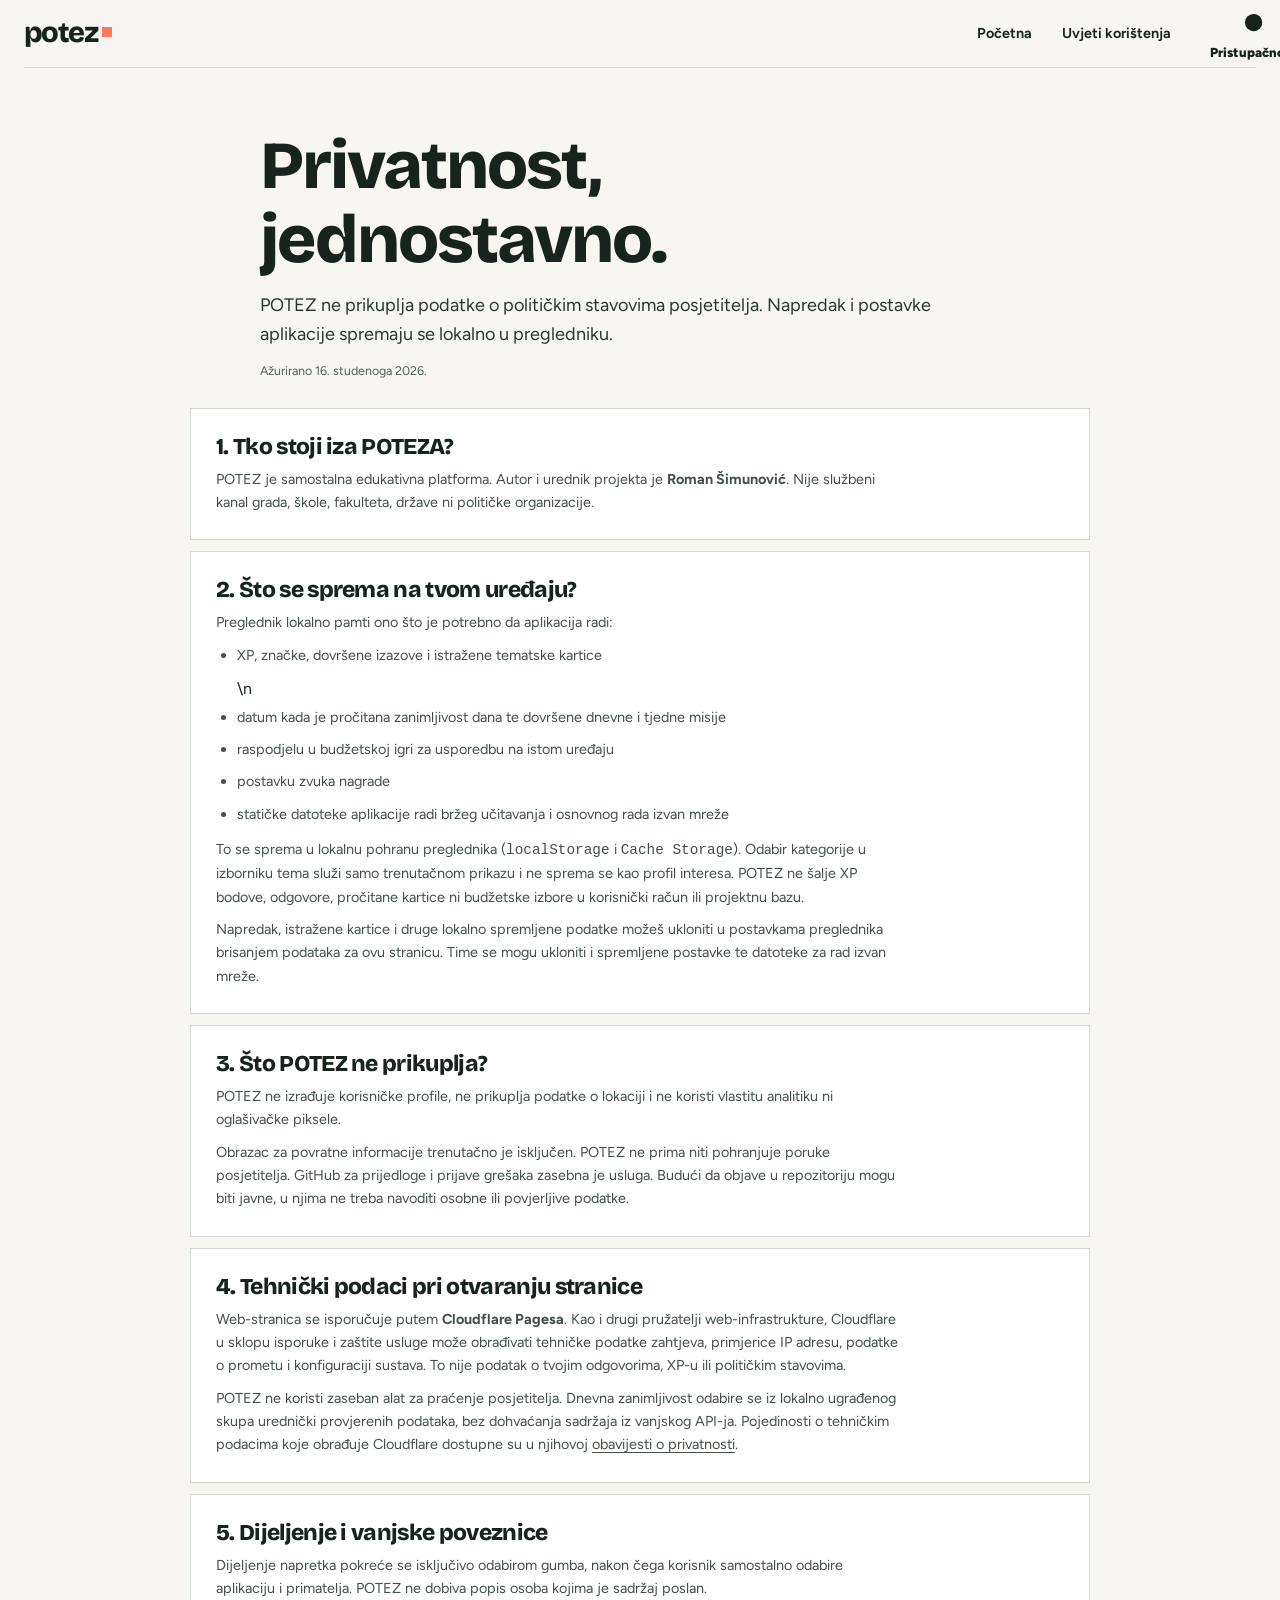
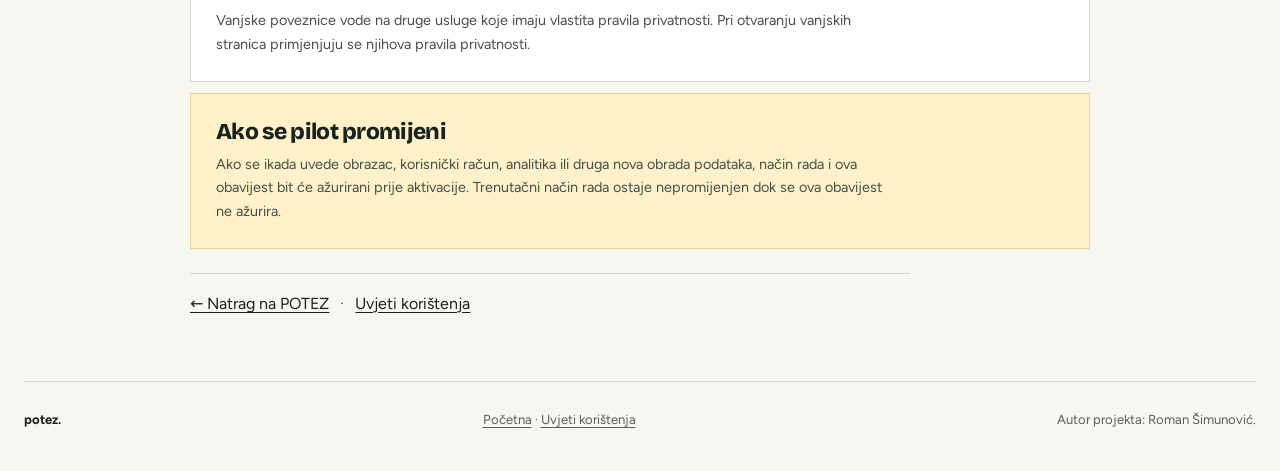
==== commit 30e395db: "Prepare public production release and simplify progress controls" ====
--- a/privacy.html
+++ b/privacy.html
@@ -34,7 +34,7 @@
 
         <h1>Privatnost, jednostavno.</h1>
         <p class="legal-lead">POTEZ ne prikuplja podatke o političkim stavovima posjetitelja. Napredak i postavke aplikacije spremaju se lokalno u pregledniku.</p>
-        <p class="legal-updated">Ažurirano 8. studenoga 2026.</p>
+        <p class="legal-updated">Ažurirano 16. studenoga 2026.</p>
       </div>
 
 
@@ -42,7 +42,7 @@
       <div class="legal-sections">
         <section class="legal-panel">
           <h2>1. Tko stoji iza POTEZA?</h2>
-          <p>POTEZ je samostalni edukativni pilot. Autor i urednik projekta je <strong>Roman Šimunović</strong>. Nije službeni kanal grada, škole, fakulteta, države ni političke organizacije.</p>
+          <p>POTEZ je samostalna edukativna platforma. Autor i urednik projekta je <strong>Roman Šimunović</strong>. Nije službeni kanal grada, škole, fakulteta, države ni političke organizacije.</p>
         </section>
         <section class="legal-panel">
           <h2>2. Što se sprema na tvom uređaju?</h2>
@@ -54,7 +54,7 @@
             <li>statičke datoteke aplikacije radi bržeg učitavanja i osnovnog rada izvan mreže</li>
           </ul>
           <p>To se sprema u lokalnu pohranu preglednika (<code>localStorage</code> i <code>Cache Storage</code>). Odabir kategorije u izborniku tema služi samo trenutačnom prikazu i ne sprema se kao profil interesa. POTEZ ne šalje XP bodove, odgovore, pročitane kartice ni budžetske izbore u korisnički račun ili projektnu bazu. </p>
-          <p>Napredak, istražene kartice i dnevnu zanimljivost moguće je obrisati gumbom „Brisanje lokalnog napretka” pri dnu aplikacije. Postavka zvuka dostupna je u putovnici, a podatke stranice moguće je ukloniti i u postavkama preglednika.</p>
+          <p>Napredak, istražene kartice i druge lokalno spremljene podatke možeš ukloniti u postavkama preglednika brisanjem podataka za ovu stranicu. Time se mogu ukloniti i spremljene postavke te datoteke za rad izvan mreže.</p>
         </section>
         <section class="legal-panel">
           <h2>3. Što POTEZ ne prikuplja?</h2>
--- a/assets/polish.css
+++ b/assets/polish.css
@@ -47,3 +47,1263 @@
 .btn,.nav a,.path-card,.link-card,.resource-feature,.home-step-card,.issue-path-card,.choice,.daily-choice,.resource-links a{transition:none}
 .path-card:hover,.link-card:hover,.resource-feature:hover,.home-step-card:hover,.issue-path-card:hover,.path-card:focus-visible,.link-card:focus-visible,.resource-feature:focus-visible,.home-step-card:focus-visible,.issue-path-card:focus-visible,.btn:hover:not(:disabled){transform:none}
 }
+
+
+/* Learning discovery refresh: searchable topics, clearer hierarchy and accessible feedback. */
+.learning-view-intro {
+  align-items: center;
+  gap: 24px;
+}
+.learning-intro-kicker {
+  display: inline-block;
+  margin-bottom: 4px;
+  color: var(--green-deep);
+  font-size: .72rem;
+  font-weight: 850;
+  letter-spacing: .11em;
+}
+.learning-view-intro h1 {
+  margin: 6px 0 10px;
+}
+.learning-view-intro p {
+  max-width: 62ch;
+  margin: 0;
+  color: var(--muted);
+  font-size: .98rem;
+  line-height: 1.6;
+}
+.learning-intro-note {
+  flex: 0 0 auto;
+  padding: 10px 13px;
+  border: 1px solid var(--line);
+  border-radius: 999px;
+  background: var(--green-soft);
+  color: var(--green-deep);
+  font-size: .78rem;
+  font-weight: 800;
+  white-space: nowrap;
+}
+.learning-explorer .section-head {
+  margin-bottom: 22px;
+}
+.learning-explorer .section-head h2 {
+  margin: 0;
+}
+.learning-explorer .section-head .section-intro {
+  max-width: 64ch;
+  margin: 9px 0 0;
+}
+.learning-explorer-tools {
+  display: grid;
+  grid-template-columns: minmax(230px, .85fr) minmax(0, 1.8fr);
+  align-items: end;
+  gap: 18px;
+  margin: 0 0 16px;
+  padding: 17px;
+  border: 1px solid var(--line);
+  border-radius: var(--radius-md);
+  background: var(--surface);
+}
+.learning-search-field {
+  display: grid;
+  min-width: 0;
+  gap: 6px;
+}
+.learning-search-field label {
+  color: var(--text);
+  font-size: .82rem;
+  font-weight: 800;
+}
+.learning-search-field input {
+  width: 100%;
+  min-width: 0;
+  min-height: 46px;
+  padding: 10px 13px;
+  border: 1px solid var(--line);
+  border-radius: 12px;
+  background: var(--paper);
+  color: var(--ink);
+  font: inherit;
+  font-size: .9rem;
+}
+.learning-search-field input::placeholder {
+  color: var(--subtle);
+  opacity: 1;
+}
+.learning-search-hint {
+  margin: 0;
+  color: var(--muted);
+  font-size: .73rem;
+  line-height: 1.4;
+}
+.learning-explorer-toolbar {
+  display: grid;
+  min-width: 0;
+  gap: 9px;
+  margin: 0;
+}
+.learning-filters {
+  min-width: 0;
+}
+.learning-filter {
+  display: inline-flex;
+  align-items: center;
+  gap: 8px;
+  min-height: 42px;
+}
+.learning-filter-count {
+  display: inline-grid;
+  min-width: 19px;
+  height: 19px;
+  place-items: center;
+  padding: 0 5px;
+  border-radius: 999px;
+  background: color-mix(in srgb, var(--ink) 8%, transparent);
+  color: inherit;
+  font-size: .68rem;
+  font-weight: 850;
+  line-height: 1;
+}
+.learning-filter[aria-pressed="true"] .learning-filter-count {
+  background: color-mix(in srgb, currentColor 16%, transparent);
+}
+.learning-results-row {
+  display: flex;
+  align-items: center;
+  justify-content: space-between;
+  gap: 12px;
+  min-width: 0;
+}
+.learning-count {
+  margin: 0;
+  color: var(--muted);
+  font-size: .78rem;
+  font-weight: 750;
+}
+.learning-reset {
+  min-height: 36px;
+  padding: 5px 2px;
+  border: 0;
+  background: transparent;
+  color: var(--green-deep);
+  font: inherit;
+  font-size: .78rem;
+  font-weight: 800;
+  text-decoration: underline;
+  text-underline-offset: 3px;
+}
+.learning-grid {
+  margin-top: 12px;
+}
+.learning-card {
+  transition: transform var(--t-base) var(--ease-out), box-shadow var(--t-base) var(--ease-out), border-color var(--t-fast) ease;
+}
+.learning-card-top {
+  display: flex;
+  align-items: center;
+  justify-content: space-between;
+  gap: 8px;
+  min-width: 0;
+  margin-bottom: 12px;
+}
+.learning-topic-label {
+  display: inline-flex;
+  max-width: 65%;
+  padding: 5px 9px;
+  border: 1px solid color-mix(in srgb, var(--green-deep) 18%, var(--line));
+  border-radius: 999px;
+  background: var(--green-soft);
+  color: var(--green-deep);
+  font-size: .66rem;
+  font-weight: 850;
+  letter-spacing: .06em;
+  line-height: 1.2;
+  text-transform: uppercase;
+  overflow-wrap: anywhere;
+}
+.learning-category-label {
+  min-width: 0;
+  color: var(--muted);
+  font-size: .72rem;
+  font-weight: 700;
+  text-align: right;
+}
+.learning-card-details > summary {
+  min-height: 42px;
+  padding: 9px 0;
+}
+.learning-empty {
+  padding: 22px;
+  border: 1px dashed var(--line);
+  border-radius: var(--radius-md);
+  background: var(--paper);
+  text-align: center;
+}
+.learning-empty p {
+  max-width: 52ch;
+  margin: 0 auto;
+  color: var(--muted);
+  font-size: .9rem;
+}
+.learning-show-more {
+  min-height: 46px;
+  padding-inline: 20px;
+}
+.daily-fact-card .daily-fact-header {
+  margin-bottom: 2px;
+}
+.daily-fact-card .daily-fact-kicker {
+  color: var(--green-deep);
+}
+.daily-fact-card .daily-fact-date {
+  color: var(--muted);
+  font-size: .76rem;
+}
+@media (hover:hover) and (pointer:fine) {
+  .learning-card:hover {
+    transform: translateY(-2px);
+    border-color: color-mix(in srgb, var(--green-deep) 32%, var(--line));
+    box-shadow: var(--shadow-md);
+  }
+}
+@media (max-width:760px) {
+  .learning-view-intro {
+    align-items: flex-start;
+    gap: 12px;
+  }
+  .learning-intro-note {
+    white-space: normal;
+    padding: 7px 10px;
+    font-size: .72rem;
+  }
+  .learning-explorer-tools {
+    grid-template-columns: 1fr;
+    gap: 13px;
+    padding: 14px;
+  }
+  .learning-explorer-toolbar {
+    gap: 8px;
+  }
+  .learning-filters {
+    width: 100%;
+    max-width: 100%;
+    margin: 0;
+    padding: 2px 1px 7px;
+    flex-wrap: nowrap;
+    overflow-x: auto;
+    overscroll-behavior-inline: contain;
+    scrollbar-width: thin;
+  }
+  .learning-filter {
+    min-height: 42px;
+  }
+  .learning-results-row {
+    padding-inline: 1px;
+  }
+  .learning-grid {
+    margin-top: 9px;
+  }
+  .learning-card-top {
+    margin-bottom: 10px;
+  }
+  .learning-topic-label {
+    max-width: 60%;
+  }
+  .learning-card-details > summary {
+    padding-block: 10px;
+  }
+}
+@media (max-width:380px) {
+  .learning-intro-note {
+    align-self: flex-start;
+  }
+  .learning-explorer-tools {
+    padding: 12px;
+  }
+  .learning-card-top {
+    align-items: flex-start;
+    flex-wrap: wrap;
+  }
+}
+html[data-theme="dark"] .learning-explorer-tools {
+  background: #151e1a;
+  border-color: #526158;
+}
+html[data-theme="dark"] .learning-search-field label,
+html[data-theme="dark"] .learning-search-hint,
+html[data-theme="dark"] .learning-count {
+  color: #d0dbd3;
+}
+html[data-theme="dark"] .learning-search-field input {
+  background: #101613;
+  border-color: #526158;
+  color: #f7f4ec;
+}
+html[data-theme="dark"] .learning-search-field input::placeholder {
+  color: #bdcbc1;
+}
+html[data-theme="dark"] .learning-intro-note {
+  background: #293d2d;
+  border-color: #526158;
+  color: #d6f5a0;
+}
+html[data-theme="dark"] .learning-empty {
+  background: #101613;
+  border-color: #526158;
+}
+html[data-theme="dark"] .learning-reset,
+html[data-theme="dark"] .learning-intro-kicker {
+  color: #c8f169;
+}
+@media (prefers-reduced-motion:reduce) {
+  .learning-card {
+    transition: none;
+  }
+  .learning-card:hover {
+    transform: none;
+  }
+}
+
+
+/* POTEZ 2026 interface refinement: clear navigation, readable type and resilient layouts. */
+:root{
+  --font-body:"Figtree",system-ui,-apple-system,"Segoe UI",sans-serif;
+  --font-display:"Figtree",system-ui,-apple-system,"Segoe UI",sans-serif;
+  --content-width:1280px;
+  color-scheme:light;
+}
+html{color-scheme:light}
+html[data-theme="dark"]{color-scheme:dark}
+body{font-family:var(--font-body);font-size:1rem;line-height:1.65;letter-spacing:0}
+:where(h1,h2,h3,h4){font-family:var(--font-display);letter-spacing:-.025em;line-height:1.14}
+:where(p,li){max-width:70ch}
+.shell{width:min(calc(100% - 48px),1280px)}
+.topline{
+  position:relative;display:flex;align-items:center;justify-content:space-between;
+  gap:clamp(12px,2vw,28px);padding-block:16px;min-height:76px;
+}
+.brand{order:0;margin-right:auto;font-size:1.8rem;letter-spacing:-.055em}
+.nav{order:1;flex:0 1 auto;gap:4px;justify-content:center;flex-wrap:nowrap}
+.nav a{min-height:44px;padding:9px 13px;color:var(--ink);font-size:.9rem;font-weight:650}
+
+.mobile-menu{display:none;order:3;margin-left:0}
+.mobile-menu>summary{
+  display:grid;place-items:center;width:46px;height:46px;min-height:46px;padding:0;
+  border:1px solid var(--line);border-radius:12px;background:var(--surface);
+  color:var(--ink);cursor:pointer;
+}
+.mobile-menu-trigger-icon{width:23px;height:23px}
+.mobile-menu[open] .mobile-menu-panel{
+  left:auto;right:0;width:min( min(88vw,380px),calc(100vw - 20px));
+  border-right:0;border-left:1px solid var(--line);
+  animation:potez-drawer-in .2s ease-out both;
+}
+@keyframes potez-drawer-in{from{transform:translateX(16px);opacity:.7}to{transform:translateX(0);opacity:1}}
+.mobile-menu-heading{display:flex;justify-content:flex-end;align-items:center}
+.mobile-menu-close{display:grid;place-items:center;width:44px;height:44px;border:1px solid var(--line);background:var(--paper);color:var(--ink)}
+.mobile-menu-links a{min-height:56px;border-radius:10px}
+.mobile-menu-links a[aria-current="page"]{background:var(--green-soft);border-color:var(--green-deep);box-shadow:inset 3px 0 0 var(--green-deep)}
+.accessibility-menu{order:2;margin-left:0}
+.accessibility-menu>summary{
+  display:grid;place-items:center;width:46px;height:46px;min-height:46px;padding:0;
+  border:1px solid var(--line);border-radius:12px;background:#fffefa;color:#17211d;
+}
+.accessibility-menu>summary .accessibility-icon{width:22px;height:22px}
+.accessibility-panel{
+  position:absolute;top:calc(100% + 10px);right:0;bottom:auto;left:auto;
+  width:min(360px,calc(100vw - 24px));max-height:min(76vh,620px);overflow:auto;
+  border:1px solid #aeb9ae;border-radius:14px;background:#fffefa!important;color:#17211d!important;
+  box-shadow:0 18px 48px rgba(16,24,18,.22);
+}
+.accessibility-panel *{color:#17211d}
+.accessibility-panel-heading{padding:3px 2px 14px}
+.accessibility-panel-heading strong{font-size:1.05rem}
+.accessibility-control{gap:10px;padding:14px 2px;border-color:#d5ddd2}
+.accessibility-control strong{font-size:.9rem}
+.accessibility-actions button,.accessibility-toggle,.accessibility-reset{
+  min-height:44px;padding:9px 13px;border-radius:8px;border-color:#879589;
+  background:#f5f7f2;color:#17211d;font:600 .84rem var(--font-body);
+}
+.accessibility-actions button[aria-pressed="true"],.accessibility-toggle[aria-pressed="true"]{
+  background:#17211d;color:#fff;border-color:#17211d;
+}
+.accessibility-reset{width:100%;margin-top:14px;background:#fffefa}
+.hero{grid-template-columns:minmax(0,1.05fr) minmax(0,.95fr);gap:clamp(28px,5vw,72px)}
+.app-home .hero{padding-block:clamp(42px,5.5vw,76px) clamp(38px,5vw,64px)}
+.app-home .hero>div:first-child{max-width:680px}
+.hero h1{max-width:12ch;font-size:clamp(2.8rem,5.3vw,4.8rem);line-height:1.04;letter-spacing:-.045em}
+h1 .highlight{white-space:normal}
+h1 .highlight::after{height:8px;bottom:1px}
+.hero-copy{max-width:58ch;font-size:clamp(1rem,1.15vw,1.12rem);line-height:1.7;color:#354239}
+.hero-art{min-height:clamp(300px,32vw,460px)}
+.home-guide{padding-block:clamp(34px,4vw,56px)}
+.home-guide-heading{max-width:720px;margin-bottom:24px}
+.home-guide-heading h2{max-width:20ch;font-size:clamp(1.7rem,3vw,2.35rem)}
+.home-step-grid{grid-template-columns:repeat(3,minmax(0,1fr));gap:16px}
+.home-step-card{min-width:0;min-height:205px;padding:clamp(18px,2vw,26px);border:1px solid var(--line);background:var(--surface)}
+.home-step-card>span:not(.home-step-icon){line-height:1.5}
+.home-progress{margin-block:26px;padding:clamp(20px,2.4vw,30px);border:1px solid var(--line);background:var(--green-soft);color:var(--ink)}
+.home-progress p{max-width:56ch}
+:where(a,button,input,select,textarea,summary,[tabindex]):focus-visible{
+  outline:3px solid #1558a6;outline-offset:3px;
+}
+:where(button,a,input,select,textarea){touch-action:manipulation}
+button:disabled{cursor:not-allowed;opacity:.65}
+input,select,textarea{max-width:100%}
+img,svg{max-width:100%}
+@media(max-width:1100px){
+  .topline{flex-direction:row;align-items:center;gap:12px}
+  .nav{display:none!important}
+  .mobile-menu{display:block;order:0;margin-left:0}
+  .brand{order:1;margin-right:auto}
+  .accessibility-menu{order:2;margin-left:0}
+  .hero{grid-template-columns:minmax(0,1fr) minmax(280px,.85fr)}
+}
+@media(max-width:760px){
+  .shell{width:min(calc(100% - 36px),720px)}
+  .topline{min-height:68px;padding-block:10px}
+  .brand{font-size:1.65rem}
+  .mobile-menu>summary,.accessibility-menu>summary{width:44px;height:44px;min-height:44px}
+  .mobile-menu[open] .mobile-menu-panel{width:min(88vw,380px)}
+  .accessibility-panel{
+    position:fixed;top:76px;right:12px;bottom:auto;left:auto;
+    width:min(360px,calc(100vw - 24px));max-height:calc(100dvh - 96px);
+  }
+  .app-home .hero{grid-template-columns:1fr;gap:20px;padding-block:36px 30px}
+  .hero h1{max-width:13ch;font-size:clamp(2.65rem,10vw,4rem)}
+  .hero-art{min-height:clamp(210px,58vw,340px)}
+  .home-step-grid{grid-template-columns:1fr;gap:12px}
+  .home-step-card{min-height:0;display:grid;grid-template-columns:44px minmax(0,1fr);column-gap:13px;row-gap:5px}
+  .home-step-icon{grid-row:1/4;align-self:start}
+  .home-step-card strong,.home-step-card>span:not(.home-step-icon){grid-column:2}
+  .home-step-card .home-step-link{margin-top:4px}
+  .home-progress{grid-template-columns:minmax(0,1fr) auto;gap:12px}
+  .home-progress>.btn{grid-column:1/-1;width:100%}
+  .learning-view-intro h1{font-size:clamp(2rem,8vw,3rem)}
+}
+@media(max-width:420px){
+  .shell{width:min(calc(100% - 28px),720px)}
+  .topline{gap:8px}
+  .brand{font-size:1.52rem}
+  .accessibility-panel{top:70px;right:8px;width:calc(100vw - 16px)}
+  .mobile-menu[open] .mobile-menu-panel{width:min(90vw,360px)}
+  .hero h1{font-size:clamp(2.35rem,10.5vw,3.1rem)}
+  .actions{display:grid;grid-template-columns:1fr}
+  .actions .btn{width:100%}
+  .home-progress{grid-template-columns:1fr}
+  .home-progress-score{min-width:0}
+  .home-progress>.btn{grid-column:auto}
+}
+html[data-theme="dark"] .accessibility-menu>summary{
+  background:#fffefa!important;color:#17211d!important;border-color:#aeb9ae!important;
+}
+html[data-theme="dark"] .accessibility-panel,
+html[data-theme="dark"] .accessibility-panel *{
+  background-color:initial;color:#17211d!important;
+}
+html[data-theme="dark"] .accessibility-panel{background:#fffefa!important}
+html[data-theme="dark"] .accessibility-panel .accessibility-actions button,
+html[data-theme="dark"] .accessibility-panel .accessibility-toggle,
+html[data-theme="dark"] .accessibility-panel .accessibility-reset{background:#f5f7f2!important;color:#17211d!important}
+html[data-theme="dark"] .accessibility-panel .accessibility-actions button[aria-pressed="true"],
+html[data-theme="dark"] .accessibility-panel .accessibility-toggle[aria-pressed="true"]{background:#17211d!important;color:#fff!important}
+@media(prefers-reduced-motion:reduce){
+  .mobile-menu[open] .mobile-menu-panel{animation:none}
+}
+
+
+/* POTEZ editorial civic design: calmer surfaces, clearer hierarchy, persistent wayfinding. */
+:root{
+  --font-body:"Figtree",system-ui,-apple-system,"Segoe UI",sans-serif;
+  --font-display:"Figtree",system-ui,-apple-system,"Segoe UI",sans-serif;
+  --card-pad:clamp(20px,2.2vw,28px);
+}
+body{line-height:1.62}
+:where(h1,h2,h3,h4){letter-spacing:-.018em;font-weight:650}
+:where(h1,h2){line-height:1.16}
+:where(h3,h4){line-height:1.28;font-weight:650}
+.hero h1{font-size:clamp(2.6rem,4.8vw,4.4rem);letter-spacing:-.03em;line-height:1.08}
+.eyebrow,.section-kicker,.art-label,.sticker,.brand-sub,.neighborhood-kicker,.daily-fact-kicker,.daily-case-top,.daily-outcome-label,.learning-topic-label,.learning-source-caption{letter-spacing:.055em;font-weight:650}
+.topline{
+  position:sticky;top:0;z-index:80;
+  padding-block:10px;min-height:68px;
+  background:color-mix(in srgb,var(--paper) 94%,transparent);
+  border-bottom:1px solid var(--line);
+  backdrop-filter:blur(12px);
+}
+html{scroll-padding-top:88px}
+.app-view [id],.app-view section{scroll-margin-top:88px}
+.btn,.mobile-menu>summary,.accessibility-menu>summary,.mobile-menu-close,.accessibility-actions button,.accessibility-toggle,.accessibility-reset,.learning-filter,.learning-reset,.choice,.daily-choice{
+  border-radius:9px;
+}
+.btn{min-height:44px;padding:11px 17px;font-weight:650;letter-spacing:0;box-shadow:none}
+.btn-green{background:#315b3b!important;color:#fff!important;border:1px solid #315b3b!important}
+.btn-green:hover:not(:disabled){background:#264b30!important;color:#fff!important}
+.btn-dark{background:#27372f!important;color:#fff!important}
+.btn-light{background:var(--surface)!important;color:var(--ink)!important}
+.panel,.link-card,.home-step-card,.resource-feature,.path-card,.level-card,.europe-case,.issue-path-card,.facilitator-card,.budget-line,.daily-fact-card{
+  border-radius:14px;
+}
+.home-step-card{box-shadow:none}
+.home-step-icon{
+  border-radius:9px;background:#e8eadf;color:#344a38;
+  font-variant-numeric:tabular-nums;
+}
+.home-progress-score strong,.home-step-icon,.stat strong,.passport-stat strong,.budget-total .big{
+  color:var(--ink);
+}
+.accessibility-menu>summary .accessibility-icon{width:23px;height:23px;fill:none;stroke:currentColor;stroke-width:1.65;stroke-linecap:round;stroke-linejoin:round}
+.accessibility-menu>summary{border-radius:10px}
+.mobile-menu>summary{border-radius:10px}
+.accessibility-menu>summary:focus-visible,.mobile-menu>summary:focus-visible{outline:3px solid var(--focus);outline-offset:3px}
+.participation-explainer{
+  padding:clamp(22px,3vw,36px);
+  border:1px solid var(--line);border-radius:14px;background:var(--surface);
+}
+.participation-copy{display:grid;grid-template-columns:repeat(3,minmax(0,1fr));gap:clamp(16px,2.2vw,28px)}
+.participation-copy p{margin:0;max-width:38ch;color:var(--text);line-height:1.7}
+.participation-examples{display:flex;flex-wrap:wrap;gap:8px;margin-top:22px}
+.participation-examples span{padding:7px 11px;border:1px solid var(--line);border-radius:8px;background:var(--paper);color:var(--text);font-size:.88rem}
+.budget-game-intro{padding:18px 20px;border-radius:11px;background:rgba(255,255,255,.48)}
+.budget-game-intro>strong{display:block;margin-bottom:8px;font-size:1.08rem}
+.budget-howto{display:grid;grid-template-columns:repeat(3,minmax(0,1fr));gap:12px;margin:10px 0 8px;padding-left:20px}
+.budget-howto li{padding-right:8px;color:var(--text)}
+.budget-game-note{margin:8px 0 0;color:#46554b;font-size:.9rem}
+.budget-total .btn-green{background:#315b3b!important;color:#fff!important}
+.budget-line .amount,.budget-total .big,.home-progress-score strong{font-variant-numeric:tabular-nums}
+.budget-line .budget-share{color:#526157}
+.daily-fact-card{padding:clamp(22px,3vw,34px);background:var(--surface);border:1px solid var(--line)}
+.daily-fact-text{max-width:68ch;line-height:1.7}
+html[data-theme="dark"] .home-step-icon{
+  background:#34443a!important;color:#f0e8d7!important;border:1px solid #65776a;
+}
+html[data-theme="dark"] .home-progress-score strong,
+html[data-theme="dark"] .home-step-card .home-step-icon,
+html[data-theme="dark"] .stat strong,
+html[data-theme="dark"] .passport-stat strong,
+html[data-theme="dark"] .budget-total .big{
+  color:#f0eadf!important;
+}
+html[data-theme="dark"] .btn-green,
+html[data-theme="dark"] .budget-total .btn-green{
+  background:#486b50!important;color:#fff!important;border-color:#77927a!important;
+}
+html[data-theme="dark"] .btn-green:hover:not(:disabled){background:#587b60!important;color:#fff!important}
+html[data-theme="dark"] .budget-game-note{color:#d0d9d0}
+html[data-theme="dark"] .budget-game-intro{background:#202b24}
+html[data-theme="dark"] .budget-line .budget-share{color:#d1dbd2}
+html[data-theme="dark"] .participation-explainer{background:#18221c;border-color:#4a5b4e}
+html[data-theme="dark"] .participation-copy p{color:#e0e6df}
+html[data-theme="dark"] .participation-examples span{background:#202b24;border-color:#4a5b4e;color:#e0e6df}
+html[data-theme="dark"] .home-step-icon{background:#34443a;color:#f0e8d7}
+@media(max-width:760px){
+  .topline{min-height:62px;padding-block:7px}
+  .participation-copy{grid-template-columns:1fr;gap:12px}
+  .participation-copy p{max-width:66ch}
+  .budget-howto{grid-template-columns:1fr;gap:5px}
+}
+@media(max-width:420px){
+  .shell{width:min(calc(100% - 28px),1280px)}
+  .topline{gap:8px}
+  .brand{font-size:1.55rem}
+  .mobile-menu>summary,.accessibility-menu>summary{width:42px;height:42px;min-height:42px}
+  .hero h1{font-size:clamp(2.25rem,10vw,3rem)}
+  .btn{padding:10px 13px}
+}
+@media(prefers-reduced-motion:reduce){
+  .topline{backdrop-filter:none}
+}
+
+/* Font Awesome Free universal-access SVG is rendered locally; no remote icon font is loaded. */
+.accessibility-menu>summary .accessibility-icon{width:23px;height:23px;fill:currentColor;stroke:none}
+
+
+/* Stable mobile navigation drawer and educator resources. */
+@media(max-width:1100px){
+  body.menu-open .topline{z-index:1003}
+  .mobile-menu[open]{z-index:1004}
+  .mobile-menu[open] .mobile-menu-backdrop{
+    position:fixed;inset:0;z-index:1001;display:block;
+    width:100vw;height:100vh;height:100dvh;max-width:none;
+    margin:0;padding:0;border:0;border-radius:0;
+    appearance:none;background:rgba(14,22,17,.52);
+  }
+  .mobile-menu[open] .mobile-menu-panel{
+    position:fixed;inset:0 0 0 auto;z-index:1002;
+    display:flex;flex-direction:column;align-items:stretch;justify-content:flex-start;
+    gap:22px;width:min(88vw,380px);height:100vh;height:100dvh;max-height:none;
+    margin:0;padding:calc(20px + env(safe-area-inset-top)) 20px calc(22px + env(safe-area-inset-bottom));
+    overflow-x:hidden;overflow-y:auto;overscroll-behavior:contain;
+    -webkit-overflow-scrolling:touch;
+    border:0;border-left:1px solid var(--line);border-radius:0;
+    background:var(--surface);color:var(--ink);
+    box-shadow:-18px 0 54px rgba(0,0,0,.18);
+    animation:potez-drawer-in .2s ease-out both;
+  }
+  .mobile-menu-heading{
+    display:flex;flex:0 0 auto;align-items:center;justify-content:space-between;
+    gap:14px;margin:0;padding:0 0 17px;border-bottom:1px solid var(--line);
+  }
+  .mobile-menu-heading-copy{display:grid;gap:3px;min-width:0}
+  .mobile-menu-heading-copy strong{font-size:1.12rem;font-weight:750;letter-spacing:0}
+  .mobile-menu-heading-copy span{color:var(--muted);font-size:.8rem;line-height:1.4}
+  .mobile-menu-close{
+    display:grid;flex:0 0 44px;place-items:center;width:44px;height:44px;min-height:44px;
+    margin:0;padding:0;border:1px solid var(--line);border-radius:9px;
+    background:var(--paper);color:var(--ink);cursor:pointer;
+  }
+  .mobile-menu-close svg{width:20px;height:20px;fill:none;stroke:currentColor;stroke-width:1.8;stroke-linecap:round}
+  .mobile-menu-links{display:grid;align-content:start;gap:9px;width:100%;min-width:0}
+  .mobile-menu-links a{
+    display:grid;grid-template-columns:40px minmax(0,1fr);align-items:center;
+    gap:12px;width:100%;min-width:0;min-height:60px;margin:0;padding:11px 12px;
+    border:1px solid transparent;border-radius:10px;background:transparent;
+    color:var(--ink);text-decoration:none;
+  }
+  .mobile-menu-links a>svg{width:22px;height:22px}
+  .mobile-menu-links a>span{display:flex;align-items:center;min-width:0}
+  .mobile-menu-links strong{font-size:.98rem;font-weight:700;line-height:1.35;overflow-wrap:anywhere}
+  .mobile-menu-links a[aria-current="page"]{
+    border-color:var(--line);background:var(--green-soft);color:var(--ink);
+    box-shadow:inset 3px 0 0 var(--green-deep);
+  }
+}
+@media(max-width:420px){
+  .mobile-menu[open] .mobile-menu-panel{width:min(90vw,360px);padding-inline:17px}
+}
+@media(prefers-reduced-motion:reduce){
+  .mobile-menu[open] .mobile-menu-panel{animation:none}
+}
+.facilitator-resources{display:grid;gap:25px;margin:30px 0 8px;padding-top:25px;border-top:1px solid var(--line)}
+.facilitator-resources-heading h3{margin:8px 0;font-size:clamp(1.35rem,2.5vw,1.8rem);line-height:1.2}
+.facilitator-resources-heading p{max-width:66ch;margin:0;color:var(--muted);font-size:.88rem}
+.facilitator-resource-group{display:grid;gap:12px;min-width:0}
+.facilitator-resource-group h4{margin:0;font-size:1.05rem;font-weight:750;line-height:1.3}
+.facilitator-resource-group .link-grid{grid-template-columns:repeat(3,minmax(0,1fr));gap:11px}
+.facilitator-resource-group .link-card{min-height:190px;padding:17px}
+.facilitator-resource-group .link-card strong{line-height:1.35}
+.facilitator-resource-note{max-width:82ch;margin:0;padding:13px 15px;border-left:3px solid var(--green-deep);background:var(--paper);color:var(--muted);font-size:.82rem;line-height:1.55}
+.facilitator-partnership{display:grid;gap:14px;margin-top:30px;padding:22px;border:1px solid var(--line);border-radius:14px;background:var(--paper)}
+.facilitator-partnership h3{max-width:34ch;margin:0;font-size:clamp(1.3rem,2.5vw,1.8rem);line-height:1.2}
+.facilitator-partnership>p{max-width:76ch;margin:0;color:var(--text);font-size:.9rem;line-height:1.6}
+.facilitator-partnership-options{display:grid;grid-template-columns:repeat(3,minmax(0,1fr));gap:10px}
+.facilitator-partnership-options>div{display:grid;align-content:start;gap:5px;min-width:0;padding:13px;border:1px solid var(--line);border-radius:10px;background:var(--surface)}
+.facilitator-partnership-options strong{font-size:.87rem}
+.facilitator-partnership-options span{color:var(--muted);font-size:.79rem;line-height:1.5}
+.facilitator-partnership .facilitator-partnership-note{padding-top:11px;border-top:1px solid var(--line);font-size:.8rem}
+.facilitator-partnership .btn{justify-self:start}
+.facilitator-partnership-links{display:flex;flex-wrap:wrap;align-items:center;gap:10px 18px}
+.facilitator-partnership-links a{font-size:.82rem;font-weight:700;text-underline-offset:3px;color:var(--green-deep)}
+html[data-theme="dark"] .facilitator-partnership-links a{color:#c8f169}
+@media(max-width:650px){.facilitator-partnership-links{display:grid;gap:11px}}
+html[data-theme="dark"] .facilitator-resources{border-color:#526158}
+html[data-theme="dark"] .facilitator-resources-heading p,
+html[data-theme="dark"] .facilitator-resource-note,
+html[data-theme="dark"] .facilitator-partnership>p{color:#d0dbd3}
+html[data-theme="dark"] .facilitator-resource-group h4,
+html[data-theme="dark"] .facilitator-resources-heading h3,
+html[data-theme="dark"] .facilitator-partnership h3{color:#f0eadf}
+html[data-theme="dark"] .facilitator-resource-note{background:#202b24;border-left-color:#c8f169}
+html[data-theme="dark"] .facilitator-partnership{background:#18221c;border-color:#526158}
+html[data-theme="dark"] .facilitator-partnership-options>div{background:#202b24;border-color:#526158}
+html[data-theme="dark"] .facilitator-partnership-options span{color:#c7d3ca}
+html[data-theme="dark"] .mobile-menu-heading-copy span{color:#c7d3ca}
+html[data-theme="dark"] .mobile-menu-close{background:#202b24;border-color:#526158;color:#f7f4ec}
+@media(max-width:920px){
+  .facilitator-resource-group .link-grid{grid-template-columns:repeat(2,minmax(0,1fr))}
+}
+@media(max-width:650px){
+  .facilitator-resources{gap:21px;margin-top:24px;padding-top:20px}
+  .facilitator-resource-group .link-grid{grid-template-columns:1fr;gap:8px}
+  .facilitator-resource-group .link-card{min-height:0;padding:14px}
+  .facilitator-partnership{padding:17px}
+  .facilitator-partnership-options{grid-template-columns:1fr;gap:8px}
+  .facilitator-partnership .btn{width:100%}
+}
+
+
+/* POTEZ theme tokens: semantic roles stay stable while each theme gets its own tested values. */
+:root{
+  --paper:#f7f6f1;--surface:#ffffff;--surface-raised:#f0f2ed;--surface-inset:#e8ece6;
+  --ink:#18231d;--text:#29372f;--muted:#526158;--subtle:#65736a;--line:#d1d9d1;
+  --green-deep:#365a1e;--green-soft:#e8f1df;--accent:#315f78;--accent-soft:#e5eef3;
+  --accent-mark:#3e7186;--focus:#1558a6;--selection-bg:#dce8f2;--selection-text:#172c3a;
+}
+html[data-theme="dark"]{
+  color-scheme:dark;
+  --paper:#101613;--surface:#18221d;--surface-raised:#222e27;--surface-inset:#29372f;
+  --ink:#f3f6f1;--text:#e2eae3;--muted:#c4d0c7;--subtle:#b1beb5;--line:#526158;
+  --green-deep:#c0df98;--green-soft:#263b2b;--accent:#b8dce8;--accent-soft:#253b44;
+  --accent-mark:#a9d6e4;--focus:#a9d6ff;--selection-bg:#30495a;--selection-text:#f5f8fb;
+}
+body{background:var(--paper);color:var(--ink)}
+::selection{background:var(--selection-bg);color:var(--selection-text)}
+:where(a,button,input,select,textarea,summary,[tabindex]):focus-visible{outline:3px solid var(--focus);outline-offset:3px}
+:where(button,a,input,select,textarea){touch-action:manipulation}
+
+/* Wordmark is home; accessibility and navigation controls sit to its right. */
+@media(max-width:1100px){
+  .topline{display:grid;grid-template-columns:minmax(0,1fr) auto auto;align-items:center;justify-content:initial;gap:clamp(10px,2.5vw,18px)}
+  .brand{grid-column:1;grid-row:1;justify-self:start;order:0;margin:0}
+  .accessibility-menu{grid-column:2;grid-row:1;justify-self:end;order:1;margin:0}
+  .mobile-menu{grid-column:3;grid-row:1;justify-self:end;order:2;margin:0;display:block}
+  .nav{display:none!important}
+  .mobile-menu>summary,.accessibility-menu>summary{display:grid;place-items:center;width:44px;height:44px;min-height:44px;padding:0;border:0!important;border-radius:0!important;background:transparent!important;box-shadow:none!important;color:var(--ink)!important}
+  .mobile-menu-trigger-icon{width:24px;height:24px}
+  .accessibility-menu>summary .accessibility-icon{width:24px;height:24px}
+  .mobile-menu-heading{justify-content:space-between}
+}
+@media(max-width:420px){
+  .topline{grid-template-columns:minmax(0,1fr) auto auto;gap:8px}
+  .brand{font-size:1.52rem}
+  .mobile-menu>summary,.accessibility-menu>summary{width:42px;height:42px;min-height:42px}
+}
+
+/* Icon-only controls: no decorative tiles. Keep visible keyboard focus. */
+.mobile-menu>summary,.accessibility-menu>summary{
+  border:0!important;border-radius:0!important;background:transparent!important;box-shadow:none!important;color:var(--ink)!important;
+}
+.mobile-menu>summary:hover,.accessibility-menu>summary:hover{background:transparent!important;opacity:.72}
+.mobile-menu-close{border:0!important;border-radius:0!important;background:transparent!important;box-shadow:none!important;color:var(--ink)!important}
+html[data-theme="dark"] .mobile-menu>summary,
+html[data-theme="dark"] .accessibility-menu>summary,
+html[data-theme="dark"] .mobile-menu-close{border:0!important;background:transparent!important;color:var(--ink)!important}
+.mobile-menu-close:hover{background:transparent!important;opacity:.72}
+
+/* Consistent readable cards and controls in both themes. */
+.step{background:var(--surface-raised);color:var(--ink);border-color:var(--line)}
+.step b{color:var(--accent);font-weight:800}
+.step strong{color:var(--ink)}
+.step span{color:var(--muted)}
+.panel.blue,.panel.coral,.panel.mint,.panel.yellow,.panel.lilac{color:var(--ink)}
+.panel.blue .step,.panel.coral .step,.panel.mint .step,.panel.yellow .step,.panel.lilac .step{background:var(--surface-raised);color:var(--ink);border-color:var(--line)}
+.choice,.daily-choice{background:var(--surface);color:var(--ink);border-color:var(--line)}
+.choice .key,.daily-choice .key{color:var(--muted)}
+.feedback,.daily-feedback{background:var(--surface-raised);color:var(--text);border:1px solid var(--line)}
+.resource-links a{background:var(--surface);color:var(--ink);border-color:var(--line)}
+.learning-filter{color:var(--ink)}
+.learning-filter[aria-pressed="true"]{background:var(--accent-soft);color:var(--ink);border-color:var(--accent)}
+.learning-filter-count{color:inherit}
+.learning-reset{color:var(--accent)}
+.learning-topic-label{background:var(--accent-soft);color:var(--accent);border-color:var(--line)}
+.learning-intro-note{background:var(--accent-soft);color:var(--accent);border-color:var(--line)}
+.facilitator-resource-note{background:var(--surface-raised);color:var(--muted);border-left-color:var(--accent)}
+.facilitator-partnership{background:var(--surface-raised);color:var(--ink)}
+.facilitator-partnership-options>div{background:var(--surface);color:var(--ink)}
+.facilitator-partnership-options span{color:var(--muted)}
+html[data-theme="dark"] .step,
+html[data-theme="dark"] .panel.blue .step,
+html[data-theme="dark"] .panel.coral .step,
+html[data-theme="dark"] .panel.mint .step,
+html[data-theme="dark"] .panel.yellow .step,
+html[data-theme="dark"] .panel.lilac .step{background:#222e27!important;color:#f3f6f1!important;border-color:#526158!important}
+html[data-theme="dark"] .step b{color:#b8dce8!important}
+html[data-theme="dark"] .step strong{color:#f3f6f1!important}
+html[data-theme="dark"] .step span{color:#c4d0c7!important}
+html[data-theme="dark"] .panel.blue,
+html[data-theme="dark"] .panel.coral,
+html[data-theme="dark"] .panel.mint,
+html[data-theme="dark"] .panel.yellow,
+html[data-theme="dark"] .panel.lilac{color:#f3f6f1}
+html[data-theme="dark"] .panel.blue h3,
+html[data-theme="dark"] .panel.coral h3,
+html[data-theme="dark"] .panel.mint h3,
+html[data-theme="dark"] .panel.yellow h3,
+html[data-theme="dark"] .panel.lilac h3{color:#f3f6f1}
+html[data-theme="dark"] .panel.blue p,
+html[data-theme="dark"] .panel.coral p,
+html[data-theme="dark"] .panel.mint p,
+html[data-theme="dark"] .panel.yellow p,
+html[data-theme="dark"] .panel.lilac p{color:#c4d0c7}
+html[data-theme="dark"] .choice,html[data-theme="dark"] .daily-choice{background:#18221d!important;color:#f3f6f1!important;border-color:#65766a!important}
+html[data-theme="dark"] .choice .key,html[data-theme="dark"] .daily-choice .key{color:#c4d0c7!important}
+html[data-theme="dark"] .feedback,html[data-theme="dark"] .daily-feedback{background:#222e27!important;color:#e2eae3!important;border-color:#526158!important}
+html[data-theme="dark"] .feedback *,html[data-theme="dark"] .daily-feedback *{color:inherit}
+html[data-theme="dark"] .resource-links a{background:#18221d!important;color:#e2eae3!important;border-color:#65766a!important}
+html[data-theme="dark"] .resource-links a:hover{background:#253b44!important;color:#f3f6f1!important;border-color:#a9d6e4!important}
+html[data-theme="dark"] .learning-filter[aria-pressed="true"]{background:#253b44!important;color:#f3f6f1!important;border-color:#a9d6e4!important}
+html[data-theme="dark"] .learning-topic-label,html[data-theme="dark"] .learning-intro-note{background:#253b44!important;color:#b8dce8!important;border-color:#526b76!important}
+html[data-theme="dark"] .learning-reset{color:#b8dce8!important}
+html[data-theme="dark"] .facilitator-resource-note{background:#222e27!important;color:#c4d0c7!important;border-left-color:#a9d6e4!important}
+html[data-theme="dark"] .facilitator-partnership{background:#18221d!important;color:#f3f6f1!important;border-color:#526158!important}
+html[data-theme="dark"] .facilitator-partnership-options>div{background:#222e27!important;color:#f3f6f1!important;border-color:#526158!important}
+html[data-theme="dark"] .facilitator-partnership-options span{color:#c4d0c7!important}
+
+/* Replace green headline lettering with a restrained underline accent. */
+h1 .highlight{color:var(--ink)!important;text-decoration:underline;text-decoration-color:var(--accent-mark);text-decoration-thickness:.12em;text-underline-offset:.13em;text-decoration-skip-ink:none}
+h1 .highlight::after{display:none!important}
+html[data-theme="dark"] h1 .highlight{color:#f3f6f1!important}
+
+/* Button variants pair their surface with an intentional foreground. */
+.btn-dark{background:#18231d;color:#fff}
+.btn-light{background:#fff;color:#18231d;border-color:#d1d9d1}
+.btn-green{background:#c8f169;color:#14200f}
+html[data-theme="dark"] .btn-dark{background:#f3f6f1!important;color:#101713!important;border-color:#f3f6f1!important}
+html[data-theme="dark"] .btn-light{background:#26352c!important;color:#f3f6f1!important;border-color:#65766a!important}
+html[data-theme="dark"] .btn-green{background:#d7f49d!important;color:#14200f!important;border-color:#d7f49d!important}
+html[data-theme="dark"] .sound-toggle{background:#26352c;color:#f3f6f1;border-color:#65766a}
+html[data-theme="dark"] .sound-toggle[aria-pressed="false"]{background:transparent;color:#e2eae3;border-color:#65766a}
+
+/* Reduced-motion preferences remain authoritative. */
+html[data-motion="reduce"] .mobile-menu[open] .mobile-menu-panel{animation:none!important}
+html[data-motion="reduce"] .btn,html[data-motion="reduce"] .nav a,html[data-motion="reduce"] .path-card,
+html[data-motion="reduce"] .link-card,html[data-motion="reduce"] .resource-feature,html[data-motion="reduce"] .home-step-card,
+html[data-motion="reduce"] .issue-path-card,html[data-motion="reduce"] .choice,html[data-motion="reduce"] .daily-choice{transition:none!important}
+html[data-motion="reduce"] .path-card:hover,html[data-motion="reduce"] .link-card:hover,html[data-motion="reduce"] .resource-feature:hover,
+html[data-motion="reduce"] .home-step-card:hover,html[data-motion="reduce"] .issue-path-card:hover,
+html[data-motion="reduce"] .btn:hover{transform:none!important;box-shadow:none!important}
+
+
+/* POTEZ design-system completion: semantic scorecard colors, consistent overlays and motion. */
+:root{
+  --font-body:"Figtree",system-ui,-apple-system,"Segoe UI",sans-serif;
+  --font-display:"Bricolage Grotesque","Figtree",system-ui,-apple-system,"Segoe UI",sans-serif;
+
+  --budget-surface:#edf4e8;
+  --budget-border:#768b78;
+  --budget-text:#18231d;
+  --budget-muted:#46584a;
+  --budget-accent:#365a1e;
+  --budget-track:#d7e3d3;
+  --budget-fill:#496f43;
+  --budget-button:#315b3b;
+  --budget-button-text:#ffffff;
+  --budget-button-border:#315b3b;
+  --budget-result-surface:#f7f9f4;
+  --budget-result-text:#29372f;
+  --budget-positive-bg:#deecd8;
+  --budget-positive-text:#274b29;
+  --budget-negative-bg:#f9e8e4;
+  --budget-negative-text:#8b3128;
+
+  --accessibility-panel-surface:#ffffff;
+  --accessibility-panel-text:#18231d;
+  --accessibility-panel-muted:#526158;
+  --accessibility-panel-control:#f0f2ed;
+  --accessibility-panel-selected:#e5eef3;
+  --accessibility-panel-selected-text:#172c3a;
+}
+html[data-theme="dark"]{
+  --budget-surface:#1b2921;
+  --budget-border:#65766a;
+  --budget-text:#f3f6f1;
+  --budget-muted:#c4d0c7;
+  --budget-accent:#c0df98;
+  --budget-track:#3a4b40;
+  --budget-fill:#c0df98;
+  --budget-button:#d7f49d;
+  --budget-button-text:#14200f;
+  --budget-button-border:#d7f49d;
+  --budget-result-surface:#24332a;
+  --budget-result-text:#e2eae3;
+  --budget-positive-bg:#263b2b;
+  --budget-positive-text:#c0df98;
+  --budget-negative-bg:#402521;
+  --budget-negative-text:#ffb6a8;
+
+  --accessibility-panel-surface:#18221d;
+  --accessibility-panel-text:#f3f6f1;
+  --accessibility-panel-muted:#c4d0c7;
+  --accessibility-panel-control:#222e27;
+  --accessibility-panel-selected:#253b44;
+  --accessibility-panel-selected-text:#e2eae3;
+}
+
+/* Figtree carries longer reading; Bricolage Grotesque gives headings a distinct voice. */
+:where(h1,h2,h3,h4){font-family:var(--font-display)}
+.brand{font-family:var(--font-display);font-weight:800}
+body{font-family:var(--font-body);font-optical-sizing:auto}
+
+/* The budget workspace and its scorecard are theme-aware surfaces, not permanent dark cards. */
+#budzet .budget-simulation{
+  background:var(--surface)!important;
+  color:var(--ink);
+  border:1px solid var(--line);
+  box-shadow:var(--shadow-sm);
+}
+#budzet .budget-game-intro{
+  background:var(--surface-raised);
+  color:var(--ink);
+  border:1px solid var(--line);
+}
+#budzet .budget-game-intro p,
+#budzet .budget-game-note{color:var(--muted)}
+#budzet .budget-city-picker{color:var(--text)}
+#budzet .budget-city-picker select{
+  background:var(--surface);
+  color:var(--ink);
+  border-color:var(--line);
+}
+.budget-line{border-color:var(--line)}
+.budget-line label,.budget-line .amount{color:var(--text)}
+.budget-share,.budget-category-info{color:var(--muted)}
+.budget-category-info summary,.budget-method-links a{color:var(--accent)}
+.budget-category-info summary{min-height:40px}
+.budget-line input[type="range"]{accent-color:var(--budget-accent)}
+
+.budget-total{
+  position:sticky;
+  top:88px;
+  display:flex;
+  flex-direction:column;
+  align-items:stretch;
+  background:var(--budget-surface)!important;
+  color:var(--budget-text)!important;
+  border:1px solid var(--budget-border)!important;
+  border-radius:18px;
+  box-shadow:var(--shadow-sm);
+  transition:background-color var(--t-base) ease,border-color var(--t-base) ease,box-shadow var(--t-base) ease;
+}
+.budget-total .big,
+.budget-total .budget-spent-value{
+  color:var(--budget-text)!important;
+  font-size:clamp(1.12rem,1.75vw,1.5rem);
+  font-weight:800;
+  line-height:1.2;
+  letter-spacing:-.015em;
+  font-variant-numeric:tabular-nums;
+  white-space:nowrap;
+  overflow-wrap:normal;
+}
+.budget-total .budget-spent-value{color:var(--budget-accent)!important}
+.budget-total .budget-spent-label{
+  color:var(--budget-muted)!important;
+  font-size:.78rem;
+  font-weight:750;
+  letter-spacing:.035em;
+}
+.budget-total .progress{
+  height:10px;
+  margin-top:2px;
+  overflow:hidden;
+  border:1px solid var(--budget-border);
+  border-radius:999px;
+  background:var(--budget-track)!important;
+}
+.budget-total .progress>span{
+  border-radius:inherit;
+  background:var(--budget-fill)!important;
+  transition:width .28s var(--ease-out);
+}
+.budget-total .budget-remaining{
+  margin:12px 0 0;
+  color:var(--budget-text)!important;
+  font-size:.88rem;
+  font-weight:800;
+  line-height:1.4;
+  font-variant-numeric:tabular-nums;
+}
+.budget-total .budget-status{
+  margin:9px 0 0;
+  padding:10px 12px;
+  border:1px solid transparent;
+  border-radius:10px;
+  background:var(--budget-positive-bg);
+  color:var(--budget-positive-text)!important;
+  font-size:.82rem;
+  font-weight:700;
+  line-height:1.5;
+}
+.budget-total .budget-status.is-over-budget{
+  background:var(--budget-negative-bg);
+  color:var(--budget-negative-text)!important;
+  border-color:var(--budget-negative-text);
+}
+.budget-total .btn-green{
+  display:flex;
+  align-items:center;
+  justify-content:center;
+  width:100%;
+  min-height:48px;
+  margin-top:15px;
+  padding:11px 15px;
+  border:1px solid var(--budget-button-border)!important;
+  border-radius:10px;
+  background:var(--budget-button)!important;
+  color:var(--budget-button-text)!important;
+  font-weight:800;
+  line-height:1.35;
+  white-space:normal;
+  text-align:center;
+  transition:transform var(--t-fast) var(--ease-out),background-color var(--t-fast) ease,box-shadow var(--t-fast) ease;
+}
+.budget-total .btn-green:hover:not(:disabled){
+  background:var(--budget-button)!important;
+  filter:brightness(.96);
+}
+.budget-total .btn-green:disabled{
+  opacity:1;
+  cursor:not-allowed;
+  background:var(--surface-inset)!important;
+  color:var(--budget-muted)!important;
+  border-color:var(--budget-border)!important;
+  box-shadow:none;
+}
+.budget-total .reset{
+  display:flex;
+  align-items:center;
+  justify-content:center;
+  width:100%;
+  min-height:44px;
+  margin:7px 0 0;
+  padding:8px 10px;
+  border:1px solid transparent;
+  border-radius:9px;
+  background:transparent;
+  color:var(--budget-accent)!important;
+  font-size:.82rem;
+  font-weight:750;
+  line-height:1.4;
+  text-align:center;
+  text-decoration:underline;
+  text-underline-offset:3px;
+  transition:background-color var(--t-fast) ease,color var(--t-fast) ease;
+}
+.budget-total .reset:hover{background:var(--surface-inset)}
+.budget-total .reset:focus-visible,
+.budget-total .btn:focus-visible,
+.budget-category-info summary:focus-visible{
+  outline:3px solid var(--focus);
+  outline-offset:3px;
+}
+.budget-result{
+  min-width:0;
+  margin-top:13px;
+  padding:14px;
+  border:1px solid var(--budget-border);
+  border-left:4px solid var(--budget-accent);
+  border-radius:11px;
+  background:var(--budget-result-surface);
+  color:var(--budget-result-text);
+  font-size:.86rem;
+  line-height:1.6;
+  overflow-wrap:anywhere;
+  animation:potez-result-in .22s var(--ease-out) both;
+}
+.budget-result strong{
+  display:block;
+  margin-bottom:4px;
+  color:var(--budget-accent)!important;
+  font-size:.95rem;
+}
+.budget-result p{margin:7px 0 0;color:var(--budget-result-text)!important}
+#budgetResult[hidden]{display:none!important}
+@keyframes potez-result-in{
+  from{opacity:0;transform:translateY(7px)}
+  to{opacity:1;transform:translateY(0)}
+}
+
+/* The accessibility popover follows the active theme instead of switching to a white panel in dark mode. */
+.accessibility-panel{
+  background:var(--accessibility-panel-surface)!important;
+  color:var(--accessibility-panel-text)!important;
+  border:1px solid var(--line)!important;
+  box-shadow:var(--shadow-md);
+}
+.accessibility-panel *{color:var(--accessibility-panel-text)}
+.accessibility-panel-heading,
+.accessibility-control{border-color:var(--line)}
+.accessibility-control strong{color:var(--accessibility-panel-text)!important}
+.accessibility-control span{color:var(--accessibility-panel-muted)!important}
+.accessibility-panel .accessibility-actions button,
+.accessibility-panel .accessibility-toggle,
+.accessibility-panel .accessibility-reset{
+  min-height:40px;
+  border:1px solid var(--line)!important;
+  border-radius:8px;
+  background:var(--accessibility-panel-control)!important;
+  color:var(--accessibility-panel-text)!important;
+}
+.accessibility-panel .accessibility-actions button[aria-pressed="true"],
+.accessibility-panel .accessibility-toggle[aria-pressed="true"]{
+  background:var(--accessibility-panel-selected)!important;
+  color:var(--accessibility-panel-selected-text)!important;
+  border-color:var(--accent)!important;
+  font-weight:800;
+}
+.accessibility-panel .accessibility-reset{
+  background:transparent!important;
+  color:var(--accent)!important;
+}
+.accessibility-panel :is(button,summary):focus-visible{
+  outline:3px solid var(--focus);
+  outline-offset:3px;
+}
+
+@media(max-width:850px){
+  .budget-total{position:static;top:auto}
+}
+@media(max-width:600px){
+  .budget-total{padding:16px}
+  .budget-total .big,.budget-total .budget-spent-value{font-size:clamp(1.08rem,5vw,1.38rem)}
+  .budget-total .btn-green{min-height:48px}
+  .budget-result{padding:12px}
+}
+@media(max-width:360px){
+  .budget-total .big,.budget-total .budget-spent-value{font-size:1.02rem}
+  .budget-total{padding:13px}
+}
+
+/* Motion is functional and brief; reduced-motion preferences always take precedence. */
+html[data-motion="reduce"]{scroll-behavior:auto!important}
+html[data-motion="reduce"] .budget-total,
+html[data-motion="reduce"] .budget-total .progress>span,
+html[data-motion="reduce"] .budget-total .btn-green,
+html[data-motion="reduce"] .budget-total .reset,
+html[data-motion="reduce"] .budget-result,
+html[data-motion="reduce"] .accessibility-panel *{transition:none!important;animation:none!important}
+@media(prefers-reduced-motion:reduce){
+  html{scroll-behavior:auto!important}
+  .budget-total,.budget-total .progress>span,.budget-total .btn-green,.budget-total .reset,.budget-result,.accessibility-panel *{
+    transition:none!important;
+    animation:none!important;
+  }
+}
+
+
+/* Keep the semantic theme overrides ahead of legacy, higher-specificity dark-mode rules. */
+html[data-theme="dark"] .budget-total{
+  background:var(--budget-surface)!important;
+  color:var(--budget-text)!important;
+  border-color:var(--budget-border)!important;
+}
+html[data-theme="dark"] .budget-total .big,
+html[data-theme="dark"] .budget-total .budget-spent-value{color:var(--budget-text)!important}
+html[data-theme="dark"] .budget-total .budget-spent-value{color:var(--budget-accent)!important}
+html[data-theme="dark"] .budget-total .budget-remaining{color:var(--budget-text)!important}
+html[data-theme="dark"] .budget-total .budget-status{color:var(--budget-positive-text)!important}
+html[data-theme="dark"] .budget-total .budget-status.is-over-budget{color:var(--budget-negative-text)!important}
+html[data-theme="dark"] .budget-total .btn-green{
+  background:var(--budget-button)!important;
+  color:var(--budget-button-text)!important;
+  border-color:var(--budget-button-border)!important;
+}
+html[data-theme="dark"] .budget-total .btn-green:disabled{
+  background:var(--surface-inset)!important;
+  color:var(--budget-muted)!important;
+  border-color:var(--budget-border)!important;
+}
+html[data-theme="dark"] .budget-total .reset{color:var(--budget-accent)!important}
+html[data-theme="dark"] .budget-result{
+  background:var(--budget-result-surface)!important;
+  color:var(--budget-result-text)!important;
+  border-color:var(--budget-border)!important;
+  border-left-color:var(--budget-accent)!important;
+}
+html[data-theme="dark"] .budget-result strong{color:var(--budget-accent)!important}
+html[data-theme="dark"] .budget-result p{color:var(--budget-result-text)!important}
+
+html[data-theme="dark"] .accessibility-panel{
+  background:var(--accessibility-panel-surface)!important;
+  color:var(--accessibility-panel-text)!important;
+  border-color:var(--line)!important;
+}
+html[data-theme="dark"] .accessibility-panel *{
+  color:var(--accessibility-panel-text)!important;
+  background-color:initial!important;
+}
+html[data-theme="dark"] .accessibility-panel .accessibility-actions button,
+html[data-theme="dark"] .accessibility-panel .accessibility-toggle,
+html[data-theme="dark"] .accessibility-panel .accessibility-reset{
+  background:var(--accessibility-panel-control)!important;
+  color:var(--accessibility-panel-text)!important;
+  border-color:var(--line)!important;
+}
+html[data-theme="dark"] .accessibility-panel .accessibility-actions button[aria-pressed="true"],
+html[data-theme="dark"] .accessibility-panel .accessibility-toggle[aria-pressed="true"]{
+  background:var(--accessibility-panel-selected)!important;
+  color:var(--accessibility-panel-selected-text)!important;
+  border-color:var(--accent)!important;
+}
+html[data-theme="dark"] .accessibility-panel .accessibility-reset{
+  background:transparent!important;
+  color:var(--accent)!important;
+}
+
+
+/* Component boundaries must be visible against both the control surface and its surroundings. */
+:root{
+  --control-border:#768b78;
+  --accessibility-panel-border:#768b78;
+}
+html[data-theme="dark"]{
+  --control-border:#768b78;
+  --accessibility-panel-border:#768b78;
+}
+:where(select,textarea,input:not([type="range"]):not([type="checkbox"])){
+  border-color:var(--control-border)!important;
+}
+.btn-light{border-color:var(--control-border)!important}
+.accessibility-panel{border-color:var(--accessibility-panel-border)!important}
+.accessibility-panel .accessibility-actions button,
+.accessibility-panel .accessibility-toggle,
+.accessibility-panel .accessibility-reset{
+  border-color:var(--accessibility-panel-border)!important;
+}
+html[data-theme="dark"] .accessibility-panel,
+html[data-theme="dark"] .accessibility-panel .accessibility-actions button,
+html[data-theme="dark"] .accessibility-panel .accessibility-toggle,
+html[data-theme="dark"] .accessibility-panel .accessibility-reset{
+  border-color:var(--accessibility-panel-border)!important;
+}
+html[data-theme="dark"] .btn-light{border-color:var(--control-border)!important}
+
+
+/* The dedicated high-contrast setting must also override component-specific color pairs. */
+html[data-contrast="high"]{
+  --budget-surface:#ffffff;
+  --budget-border:#000000;
+  --budget-text:#000000;
+  --budget-muted:#171717;
+  --budget-accent:#000000;
+  --budget-track:#ffffff;
+  --budget-fill:#000000;
+  --budget-button:#000000;
+  --budget-button-text:#ffffff;
+  --budget-button-border:#000000;
+  --budget-result-surface:#ffffff;
+  --budget-result-text:#000000;
+  --budget-positive-bg:#ffffff;
+  --budget-positive-text:#000000;
+  --budget-negative-bg:#ffffff;
+  --budget-negative-text:#000000;
+  --accessibility-panel-surface:#ffffff;
+  --accessibility-panel-text:#000000;
+  --accessibility-panel-muted:#171717;
+  --accessibility-panel-control:#ffffff;
+  --accessibility-panel-selected:#000000;
+  --accessibility-panel-selected-text:#ffffff;
+  --control-border:#000000;
+  --accessibility-panel-border:#000000;
+}
+html[data-theme="dark"][data-contrast="high"]{
+  --budget-surface:#080808;
+  --budget-border:#ffffff;
+  --budget-text:#ffffff;
+  --budget-muted:#ffffff;
+  --budget-accent:#ffed00;
+  --budget-track:#ffffff;
+  --budget-fill:#ffed00;
+  --budget-button:#ffed00;
+  --budget-button-text:#000000;
+  --budget-button-border:#ffed00;
+  --budget-result-surface:#080808;
+  --budget-result-text:#ffffff;
+  --budget-positive-bg:#080808;
+  --budget-positive-text:#ffffff;
+  --budget-negative-bg:#080808;
+  --budget-negative-text:#ffffff;
+  --accessibility-panel-surface:#080808;
+  --accessibility-panel-text:#ffffff;
+  --accessibility-panel-muted:#ffffff;
+  --accessibility-panel-control:#080808;
+  --accessibility-panel-selected:#ffffff;
+  --accessibility-panel-selected-text:#000000;
+  --control-border:#ffffff;
+  --accessibility-panel-border:#ffffff;
+}
+html[data-contrast="high"] .budget-total,
+html[data-contrast="high"] .budget-result,
+html[data-contrast="high"] .accessibility-panel{
+  box-shadow:none!important;
+}
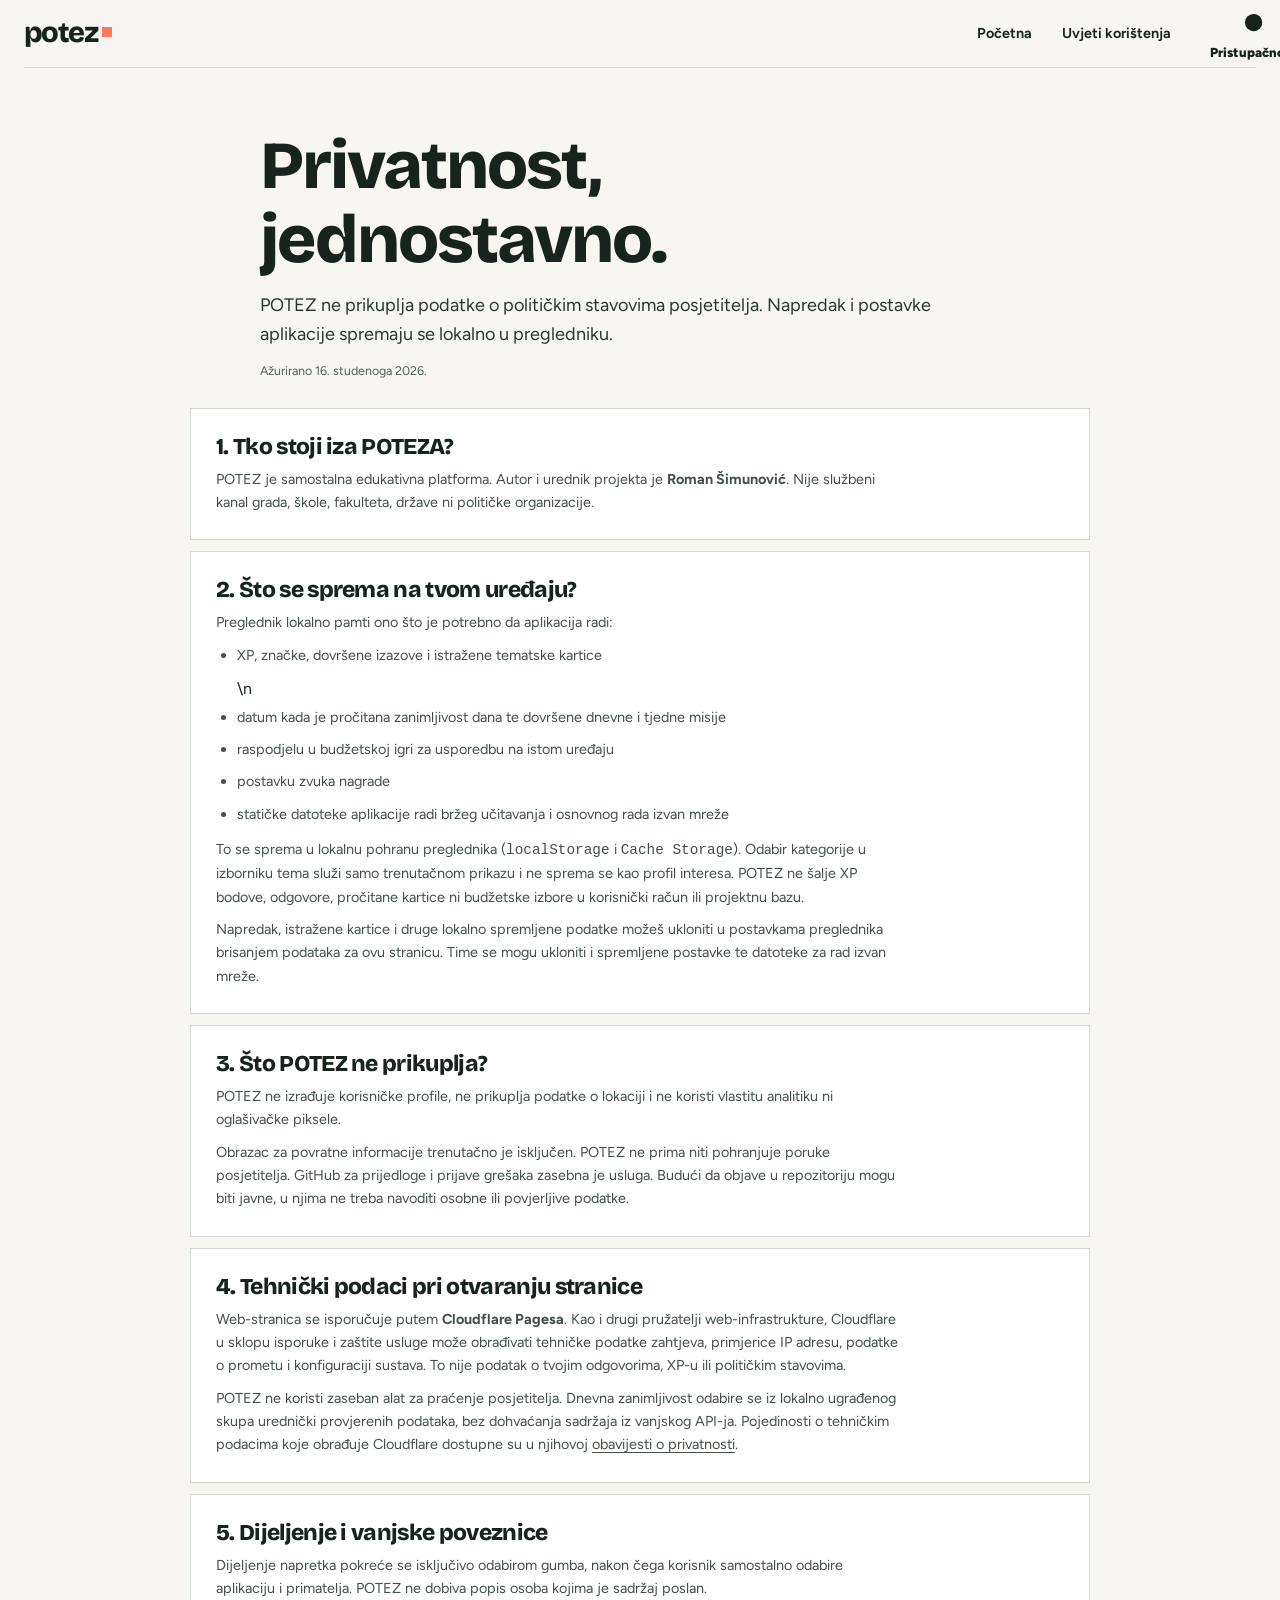
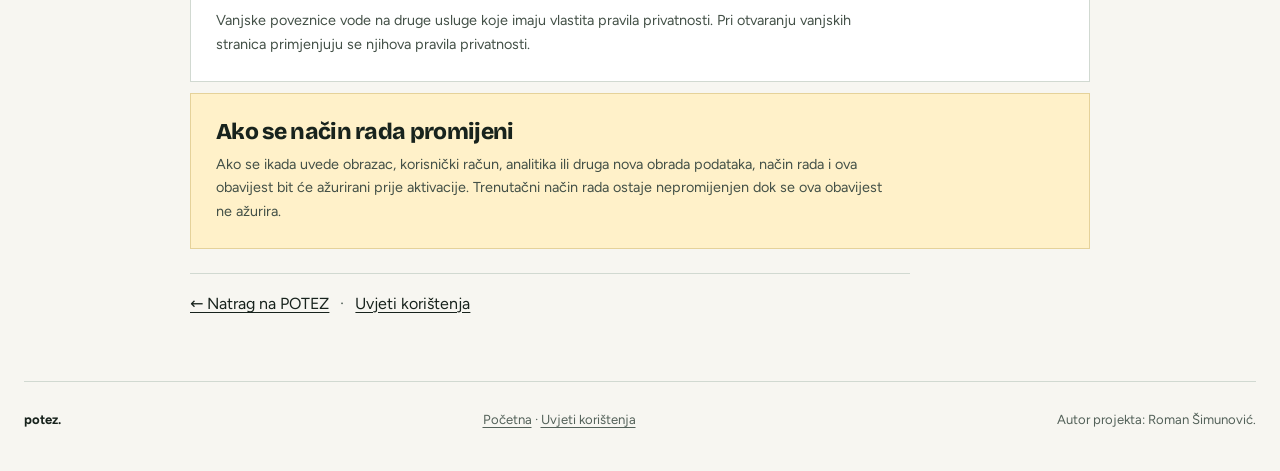
==== commit e33b1d67: "Finalize public release wording" ====
--- a/privacy.html
+++ b/privacy.html
@@ -5,7 +5,7 @@
   <meta name="viewport" content="width=device-width, initial-scale=1, viewport-fit=cover" />
   <meta name="theme-color" content="#f7f4ec" />
   <meta name="color-scheme" content="light dark" />
-  <meta name="description" content="Jasne informacije o privatnosti u POTEZ pilot-aplikaciji." />
+  <meta name="description" content="Jasne informacije o privatnosti i lokalnoj pohrani u POTEZ-u." />
   <title>Privatnost — POTEZ</title>
   <link rel="icon" href="/favicon.svg" type="image/svg+xml" />
   <link rel="manifest" href="/manifest.webmanifest" />
@@ -72,7 +72,7 @@
           <p>Vanjske poveznice vode na druge usluge koje imaju vlastita pravila privatnosti. Pri otvaranju vanjskih stranica primjenjuju se njihova pravila privatnosti.</p>
         </section>
         <section class="legal-panel legal-note">
-          <h2>Ako se pilot promijeni</h2>
+          <h2>Ako se način rada promijeni</h2>
           <p>Ako se ikada uvede obrazac, korisnički račun, analitika ili druga nova obrada podataka, način rada i ova obavijest bit će ažurirani prije aktivacije. Trenutačni način rada ostaje nepromijenjen dok se ova obavijest ne ažurira.</p>
         </section>
       </div>
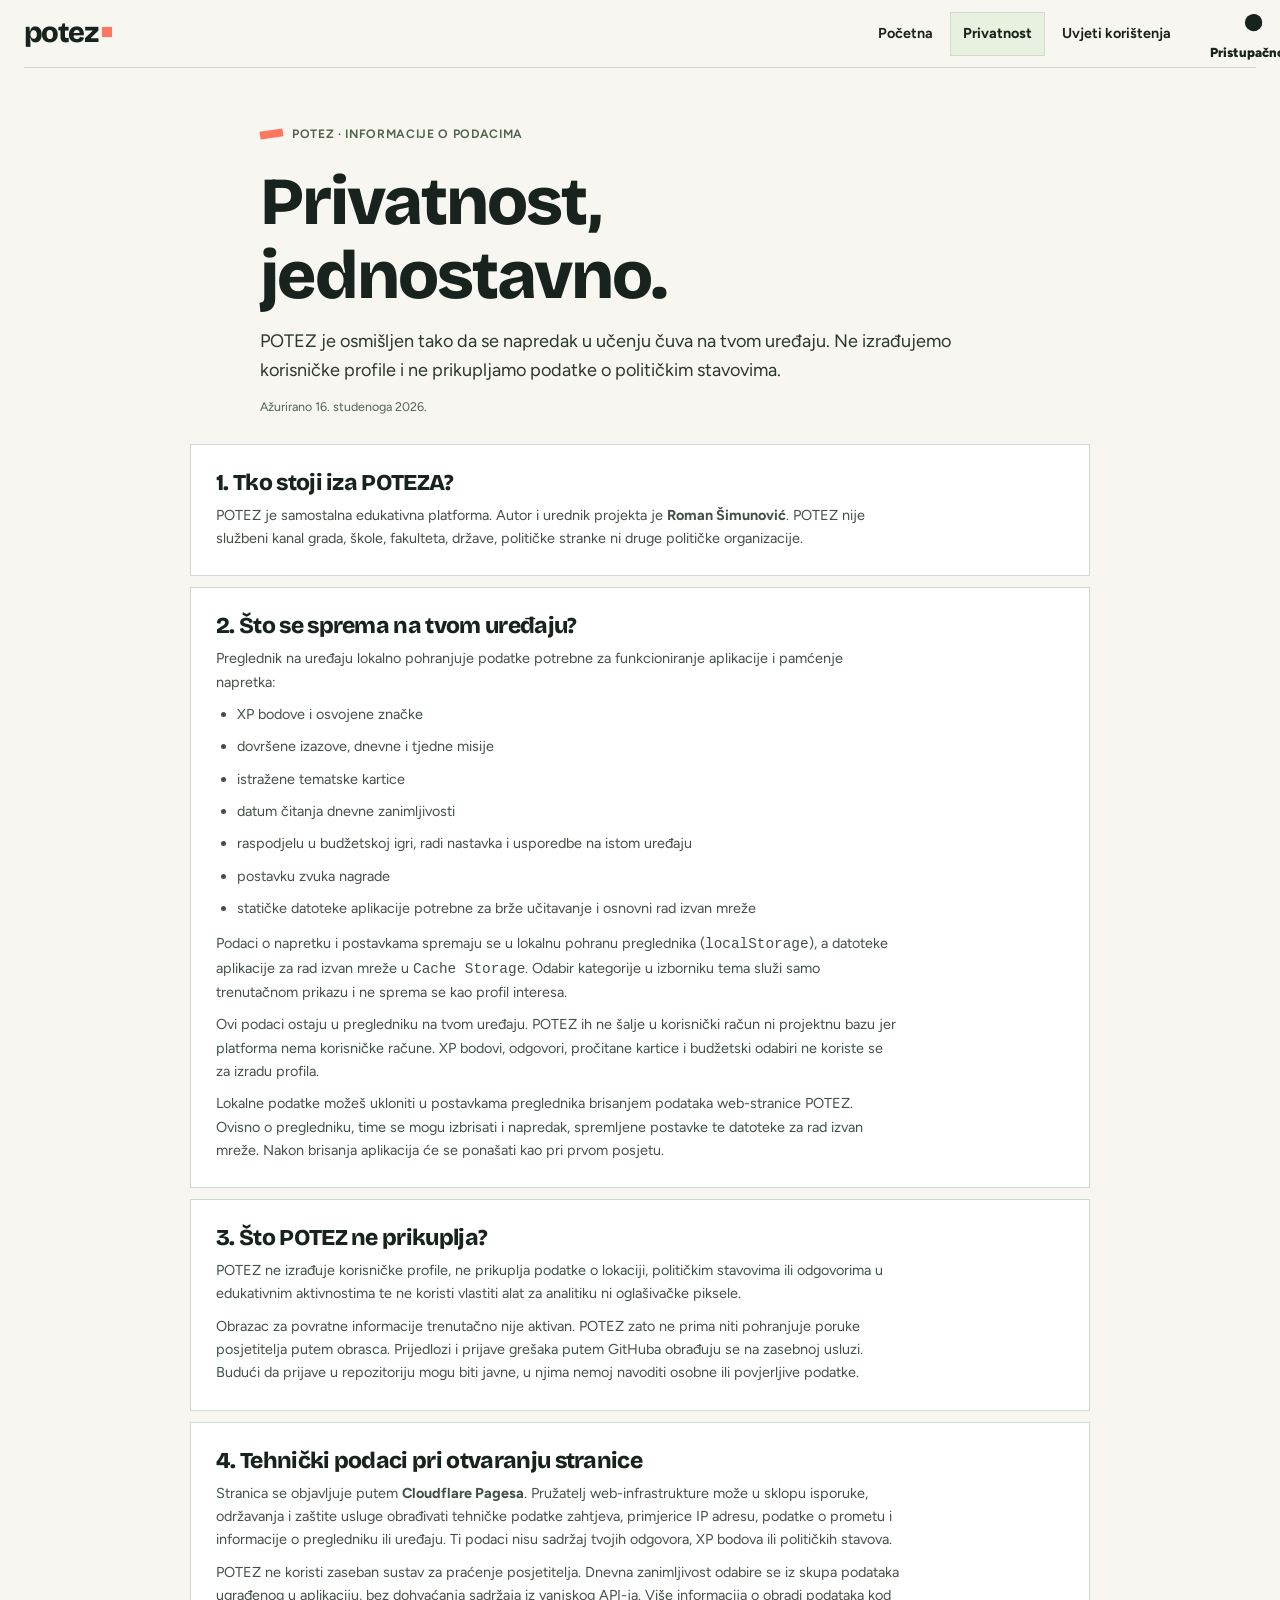
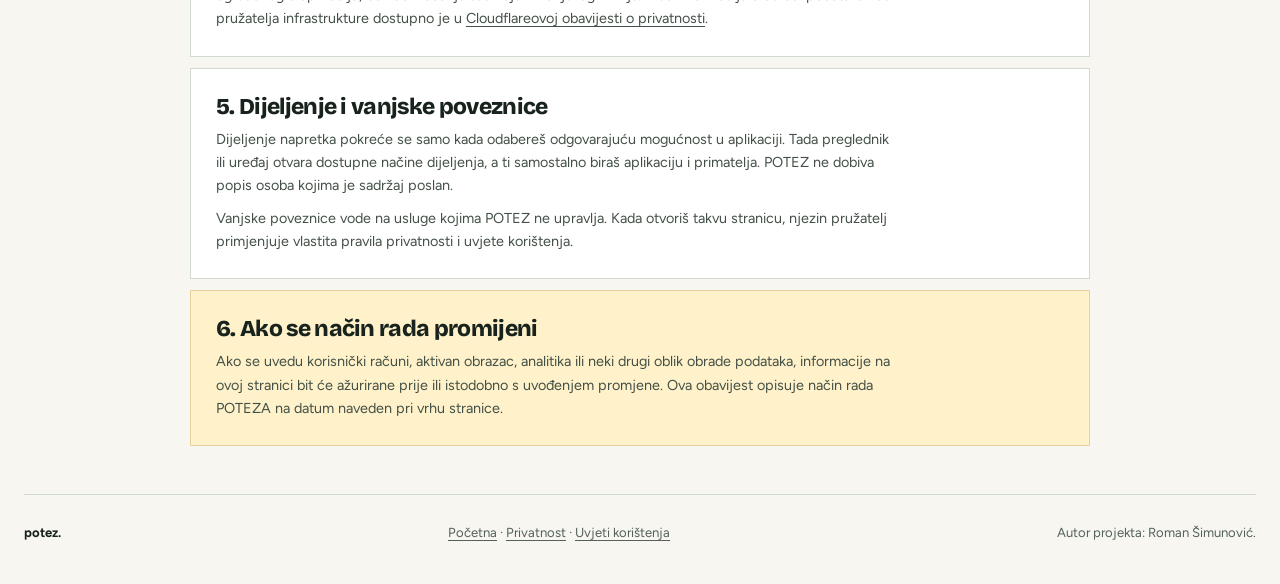
==== commit e2d0b714: "Improve privacy page structure and navigation" ====
--- a/privacy.html
+++ b/privacy.html
@@ -5,7 +5,7 @@
   <meta name="viewport" content="width=device-width, initial-scale=1, viewport-fit=cover" />
   <meta name="theme-color" content="#f7f4ec" />
   <meta name="color-scheme" content="light dark" />
-  <meta name="description" content="Jasne informacije o privatnosti i lokalnoj pohrani u POTEZ-u." />
+  <meta name="description" content="Obavijest o privatnosti POTEZ-a: lokalna pohrana, tehnički podaci i vanjske usluge." />
   <title>Privatnost — POTEZ</title>
   <link rel="icon" href="/favicon.svg" type="image/svg+xml" />
   <link rel="manifest" href="/manifest.webmanifest" />
@@ -22,8 +22,9 @@
   <div class="shell">
     <header class="topline">
       <a href="/" class="brand" aria-label="POTEZ početna">potez<span class="brand-dot"></span></a>
-      <nav class="nav legal-nav" aria-label="Navigacija">
+      <nav class="nav legal-nav" aria-label="Glavna navigacija">
         <a href="/">Početna</a>
+        <a href="/privacy.html" aria-current="page">Privatnost</a>
         <a href="/uvjeti.html">Uvjeti korištenja</a>
       </nav>
       <details class="accessibility-menu" id="accessibilityMenu"><summary aria-label="Postavke pristupačnosti"><svg class="accessibility-icon" viewBox="0 0 24 24" aria-hidden="true"><circle cx="12" cy="12" r="9"/><path d="M12 3v18a9 9 0 0 0 0-18Z" fill="currentColor" stroke="none"/></svg> Pristupačnost</summary><div class="accessibility-panel" aria-label="Postavke prikaza"><div class="accessibility-panel-heading"><strong>Postavke prikaza</strong></div><section class="accessibility-control"><div><strong>Izgled</strong></div><div class="accessibility-actions"><button type="button" data-theme-choice="light" aria-pressed="true">Svijetli</button><button type="button" data-theme-choice="dark" aria-pressed="false">Tamni</button><button type="button" data-theme-choice="system" aria-pressed="false">Uređaj</button></div></section><section class="accessibility-control"><div><strong>Veličina teksta</strong><span id="fontScaleValue">100 %</span></div><div class="accessibility-actions"><button type="button" data-font-step="-1" aria-label="Smanjenje veličine teksta">A−</button><button type="button" data-font-step="1" aria-label="Povećanje veličine teksta">A+</button></div></section><section class="accessibility-control"><div><strong>Visoki kontrast</strong></div><button type="button" class="accessibility-toggle" data-setting="contrast" aria-pressed="false">Isključeno</button></section><section class="accessibility-control"><div><strong>Smanjene animacije</strong></div><button type="button" class="accessibility-toggle" data-setting="motion" aria-pressed="false">Isključeno</button></section><button type="button" class="accessibility-reset" id="resetAccessibility">Vraćanje na početne postavke</button></div></details>
@@ -31,59 +32,60 @@
 
     <main id="content" class="legal-content" tabindex="-1">
       <div class="legal-hero">
-
+        <p class="eyebrow">POTEZ · INFORMACIJE O PODACIMA</p>
         <h1>Privatnost, jednostavno.</h1>
-        <p class="legal-lead">POTEZ ne prikuplja podatke o političkim stavovima posjetitelja. Napredak i postavke aplikacije spremaju se lokalno u pregledniku.</p>
+        <p class="legal-lead">POTEZ je osmišljen tako da se napredak u učenju čuva na tvom uređaju. Ne izrađujemo korisničke profile i ne prikupljamo podatke o političkim stavovima.</p>
         <p class="legal-updated">Ažurirano 16. studenoga 2026.</p>
       </div>
-
-
 
       <div class="legal-sections">
         <section class="legal-panel">
           <h2>1. Tko stoji iza POTEZA?</h2>
-          <p>POTEZ je samostalna edukativna platforma. Autor i urednik projekta je <strong>Roman Šimunović</strong>. Nije službeni kanal grada, škole, fakulteta, države ni političke organizacije.</p>
+          <p>POTEZ je samostalna edukativna platforma. Autor i urednik projekta je <strong>Roman Šimunović</strong>. POTEZ nije službeni kanal grada, škole, fakulteta, države, političke stranke ni druge političke organizacije.</p>
         </section>
         <section class="legal-panel">
           <h2>2. Što se sprema na tvom uređaju?</h2>
-          <p>Preglednik lokalno pamti ono što je potrebno da aplikacija radi:</p>
+          <p>Preglednik na uređaju lokalno pohranjuje podatke potrebne za funkcioniranje aplikacije i pamćenje napretka:</p>
           <ul>
-            <li>XP, značke, dovršene izazove i istražene tematske kartice</li>\n            <li>datum kada je pročitana zanimljivost dana te dovršene dnevne i tjedne misije</li>
-            <li>raspodjelu u budžetskoj igri za usporedbu na istom uređaju</li>
+            <li>XP bodove i osvojene značke</li>
+            <li>dovršene izazove, dnevne i tjedne misije</li>
+            <li>istražene tematske kartice</li>
+            <li>datum čitanja dnevne zanimljivosti</li>
+            <li>raspodjelu u budžetskoj igri, radi nastavka i usporedbe na istom uređaju</li>
             <li>postavku zvuka nagrade</li>
-            <li>statičke datoteke aplikacije radi bržeg učitavanja i osnovnog rada izvan mreže</li>
+            <li>statičke datoteke aplikacije potrebne za brže učitavanje i osnovni rad izvan mreže</li>
           </ul>
-          <p>To se sprema u lokalnu pohranu preglednika (<code>localStorage</code> i <code>Cache Storage</code>). Odabir kategorije u izborniku tema služi samo trenutačnom prikazu i ne sprema se kao profil interesa. POTEZ ne šalje XP bodove, odgovore, pročitane kartice ni budžetske izbore u korisnički račun ili projektnu bazu. </p>
-          <p>Napredak, istražene kartice i druge lokalno spremljene podatke možeš ukloniti u postavkama preglednika brisanjem podataka za ovu stranicu. Time se mogu ukloniti i spremljene postavke te datoteke za rad izvan mreže.</p>
+          <p>Podaci o napretku i postavkama spremaju se u lokalnu pohranu preglednika (<code>localStorage</code>), a datoteke aplikacije za rad izvan mreže u <code>Cache Storage</code>. Odabir kategorije u izborniku tema služi samo trenutačnom prikazu i ne sprema se kao profil interesa.</p>
+          <p>Ovi podaci ostaju u pregledniku na tvom uređaju. POTEZ ih ne šalje u korisnički račun ni projektnu bazu jer platforma nema korisničke račune. XP bodovi, odgovori, pročitane kartice i budžetski odabiri ne koriste se za izradu profila.</p>
+          <p>Lokalne podatke možeš ukloniti u postavkama preglednika brisanjem podataka web-stranice POTEZ. Ovisno o pregledniku, time se mogu izbrisati i napredak, spremljene postavke te datoteke za rad izvan mreže. Nakon brisanja aplikacija će se ponašati kao pri prvom posjetu.</p>
         </section>
         <section class="legal-panel">
           <h2>3. Što POTEZ ne prikuplja?</h2>
-          <p>POTEZ ne izrađuje korisničke profile, ne prikuplja podatke o lokaciji i ne koristi vlastitu analitiku ni oglašivačke piksele.</p>
-          <p>Obrazac za povratne informacije trenutačno je isključen. POTEZ ne prima niti pohranjuje poruke posjetitelja. GitHub za prijedloge i prijave grešaka zasebna je usluga. Budući da objave u repozitoriju mogu biti javne, u njima ne treba navoditi osobne ili povjerljive podatke.</p>
+          <p>POTEZ ne izrađuje korisničke profile, ne prikuplja podatke o lokaciji, političkim stavovima ili odgovorima u edukativnim aktivnostima te ne koristi vlastiti alat za analitiku ni oglašivačke piksele.</p>
+          <p>Obrazac za povratne informacije trenutačno nije aktivan. POTEZ zato ne prima niti pohranjuje poruke posjetitelja putem obrasca. Prijedlozi i prijave grešaka putem GitHuba obrađuju se na zasebnoj usluzi. Budući da prijave u repozitoriju mogu biti javne, u njima nemoj navoditi osobne ili povjerljive podatke.</p>
         </section>
         <section class="legal-panel">
           <h2>4. Tehnički podaci pri otvaranju stranice</h2>
-          <p>Web-stranica se isporučuje putem <strong>Cloudflare Pagesa</strong>. Kao i drugi pružatelji web-infrastrukture, Cloudflare u sklopu isporuke i zaštite usluge može obrađivati tehničke podatke zahtjeva, primjerice IP adresu, podatke o prometu i konfiguraciji sustava. To nije podatak o tvojim odgovorima, XP-u ili političkim stavovima.</p>
-          <p>POTEZ ne koristi zaseban alat za praćenje posjetitelja. Dnevna zanimljivost odabire se iz lokalno ugrađenog skupa urednički provjerenih podataka, bez dohvaćanja sadržaja iz vanjskog API-ja. Pojedinosti o tehničkim podacima koje obrađuje Cloudflare dostupne su u njihovoj <a href="https://www.cloudflare.com/privacypolicy/" target="_blank" rel="noopener">obavijesti o privatnosti</a>.</p>
+          <p>Stranica se objavljuje putem <strong>Cloudflare Pagesa</strong>. Pružatelj web-infrastrukture može u sklopu isporuke, održavanja i zaštite usluge obrađivati tehničke podatke zahtjeva, primjerice IP adresu, podatke o prometu i informacije o pregledniku ili uređaju. Ti podaci nisu sadržaj tvojih odgovora, XP bodova ili političkih stavova.</p>
+          <p>POTEZ ne koristi zaseban sustav za praćenje posjetitelja. Dnevna zanimljivost odabire se iz skupa podataka ugrađenog u aplikaciju, bez dohvaćanja sadržaja iz vanjskog API-ja. Više informacija o obradi podataka kod pružatelja infrastrukture dostupno je u <a href="https://www.cloudflare.com/privacypolicy/" target="_blank" rel="noopener noreferrer">Cloudflareovoj obavijesti o privatnosti</a>.</p>
         </section>
         <section class="legal-panel">
           <h2>5. Dijeljenje i vanjske poveznice</h2>
-          <p>Dijeljenje napretka pokreće se isključivo odabirom gumba, nakon čega korisnik samostalno odabire aplikaciju i primatelja. POTEZ ne dobiva popis osoba kojima je sadržaj poslan.</p>
-          <p>Vanjske poveznice vode na druge usluge koje imaju vlastita pravila privatnosti. Pri otvaranju vanjskih stranica primjenjuju se njihova pravila privatnosti.</p>
+          <p>Dijeljenje napretka pokreće se samo kada odabereš odgovarajuću mogućnost u aplikaciji. Tada preglednik ili uređaj otvara dostupne načine dijeljenja, a ti samostalno biraš aplikaciju i primatelja. POTEZ ne dobiva popis osoba kojima je sadržaj poslan.</p>
+          <p>Vanjske poveznice vode na usluge kojima POTEZ ne upravlja. Kada otvoriš takvu stranicu, njezin pružatelj primjenjuje vlastita pravila privatnosti i uvjete korištenja.</p>
         </section>
         <section class="legal-panel legal-note">
-          <h2>Ako se način rada promijeni</h2>
-          <p>Ako se ikada uvede obrazac, korisnički račun, analitika ili druga nova obrada podataka, način rada i ova obavijest bit će ažurirani prije aktivacije. Trenutačni način rada ostaje nepromijenjen dok se ova obavijest ne ažurira.</p>
+          <h2>6. Ako se način rada promijeni</h2>
+          <p>Ako se uvedu korisnički računi, aktivan obrazac, analitika ili neki drugi oblik obrade podataka, informacije na ovoj stranici bit će ažurirane prije ili istodobno s uvođenjem promjene. Ova obavijest opisuje način rada POTEZA na datum naveden pri vrhu stranice.</p>
         </section>
       </div>
+    </main>
 
-      <p class="legal-back"><a href="/">← Natrag na POTEZ</a> <span aria-hidden="true">·</span> <a href="/uvjeti.html">Uvjeti korištenja</a></p>
-    </main>
     <footer class="footer">
       <div><strong>potez.</strong></div>
-      <div><a href="/">Početna</a> · <a href="/uvjeti.html">Uvjeti korištenja</a></div>
+      <nav aria-label="Navigacija podnožja"><a href="/">Početna</a> · <a href="/privacy.html" aria-current="page">Privatnost</a> · <a href="/uvjeti.html">Uvjeti korištenja</a></nav>
       <div>Autor projekta: Roman Šimunović.</div>
     </footer>
   </div>
 </body>
-</html>
+</html>
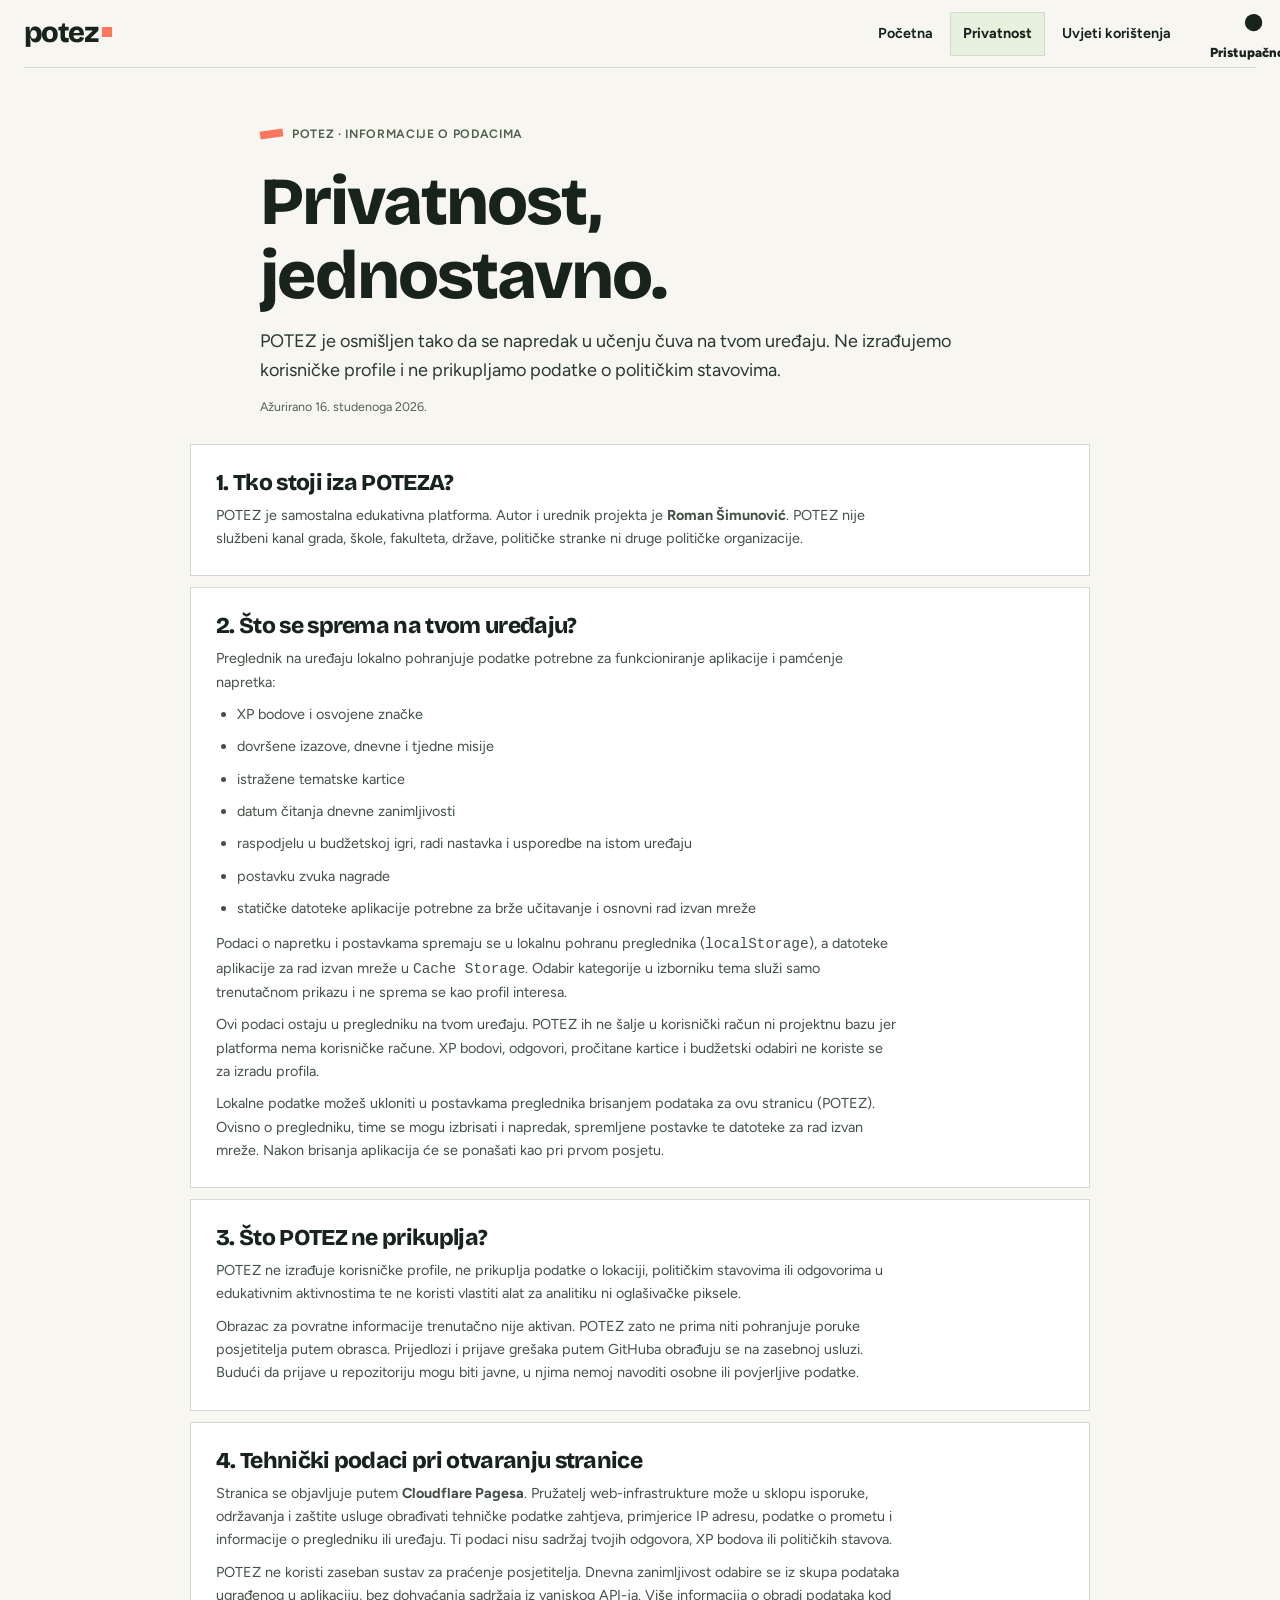
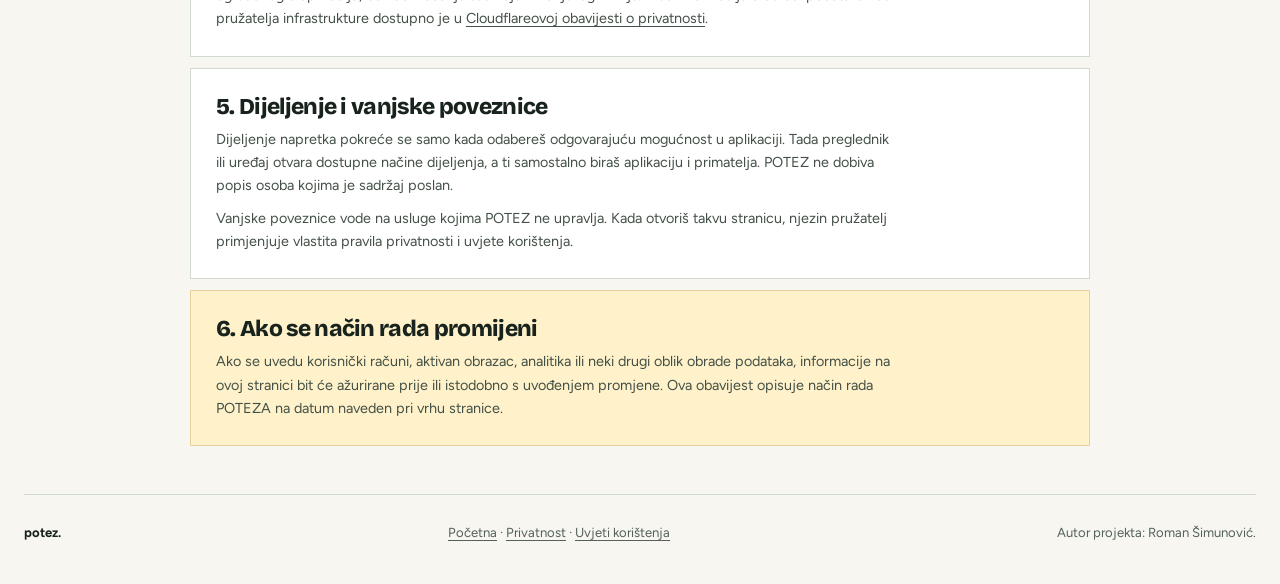
==== commit 49e5edfa: "Align privacy wording with existing regression check" ====
--- a/privacy.html
+++ b/privacy.html
@@ -57,7 +57,7 @@
           </ul>
           <p>Podaci o napretku i postavkama spremaju se u lokalnu pohranu preglednika (<code>localStorage</code>), a datoteke aplikacije za rad izvan mreže u <code>Cache Storage</code>. Odabir kategorije u izborniku tema služi samo trenutačnom prikazu i ne sprema se kao profil interesa.</p>
           <p>Ovi podaci ostaju u pregledniku na tvom uređaju. POTEZ ih ne šalje u korisnički račun ni projektnu bazu jer platforma nema korisničke račune. XP bodovi, odgovori, pročitane kartice i budžetski odabiri ne koriste se za izradu profila.</p>
-          <p>Lokalne podatke možeš ukloniti u postavkama preglednika brisanjem podataka web-stranice POTEZ. Ovisno o pregledniku, time se mogu izbrisati i napredak, spremljene postavke te datoteke za rad izvan mreže. Nakon brisanja aplikacija će se ponašati kao pri prvom posjetu.</p>
+          <p>Lokalne podatke možeš ukloniti u postavkama preglednika brisanjem podataka za ovu stranicu (POTEZ). Ovisno o pregledniku, time se mogu izbrisati i napredak, spremljene postavke te datoteke za rad izvan mreže. Nakon brisanja aplikacija će se ponašati kao pri prvom posjetu.</p>
         </section>
         <section class="legal-panel">
           <h2>3. Što POTEZ ne prikuplja?</h2>
